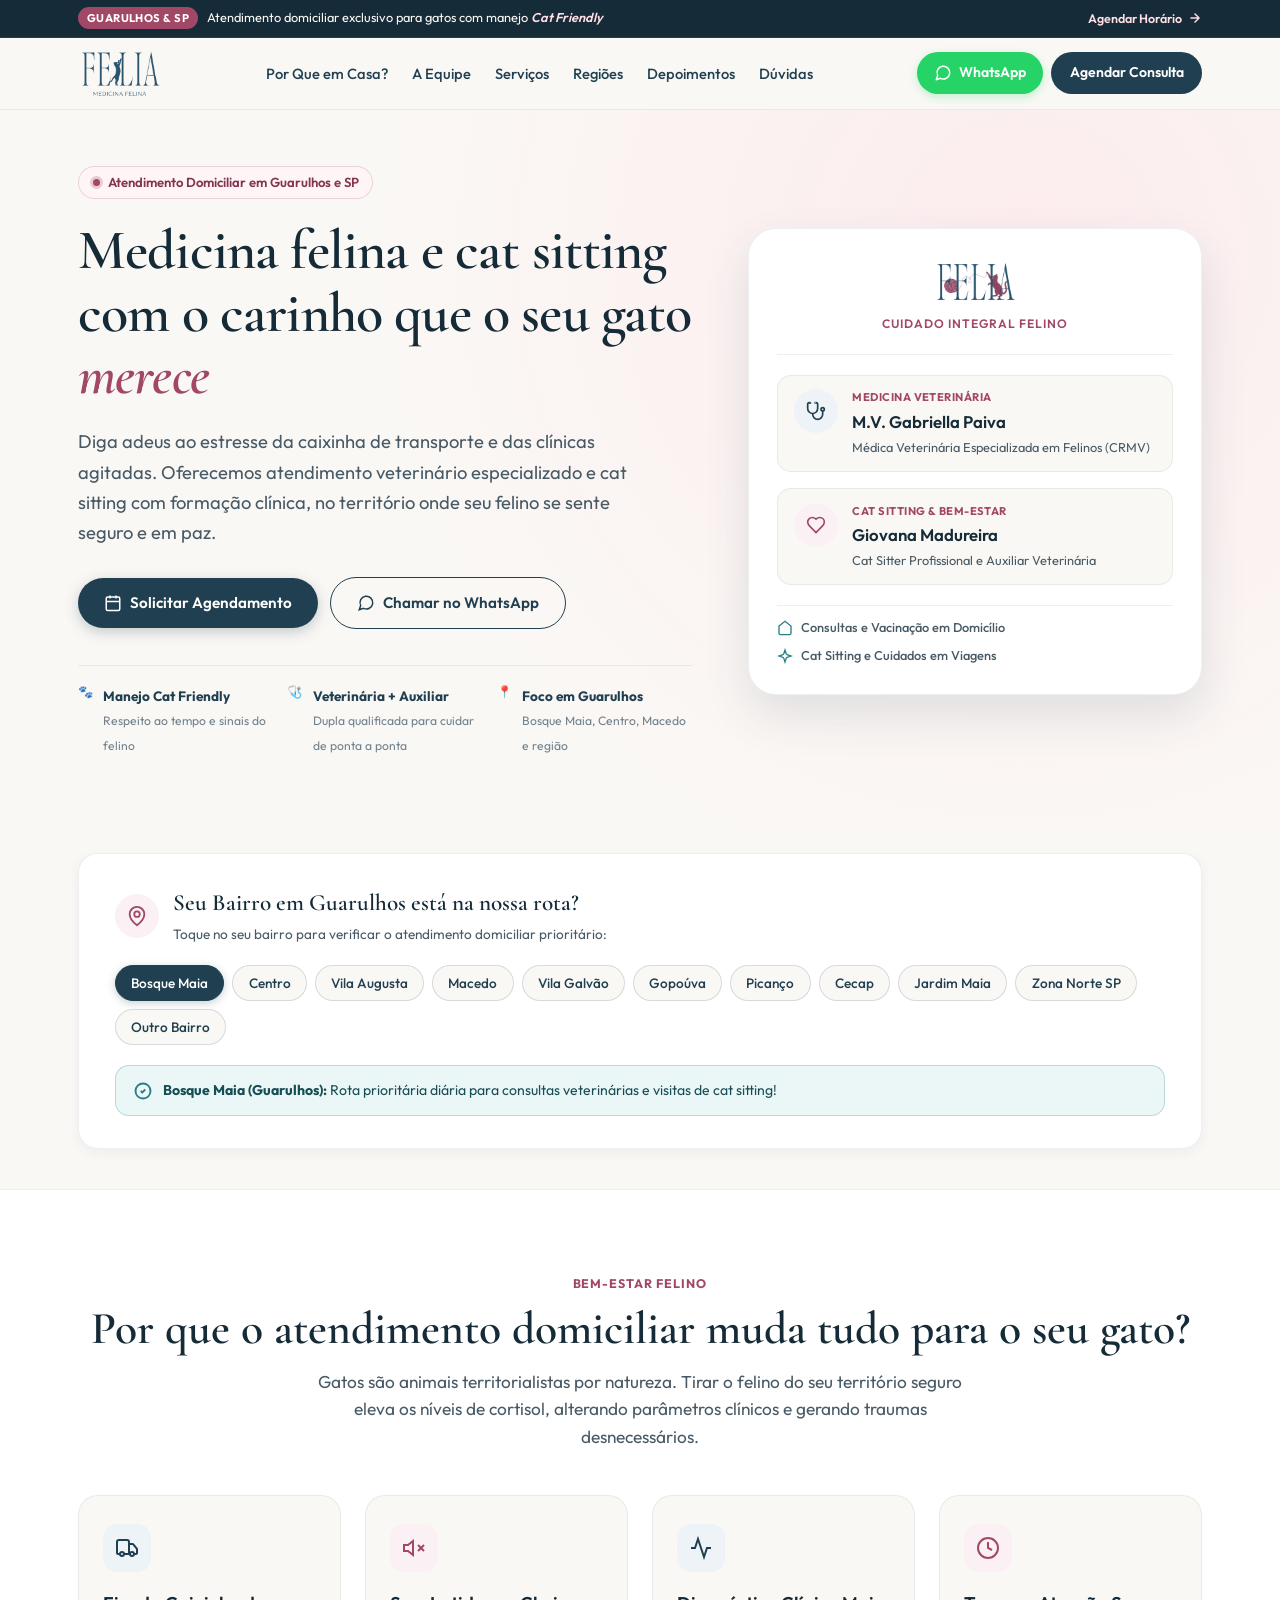
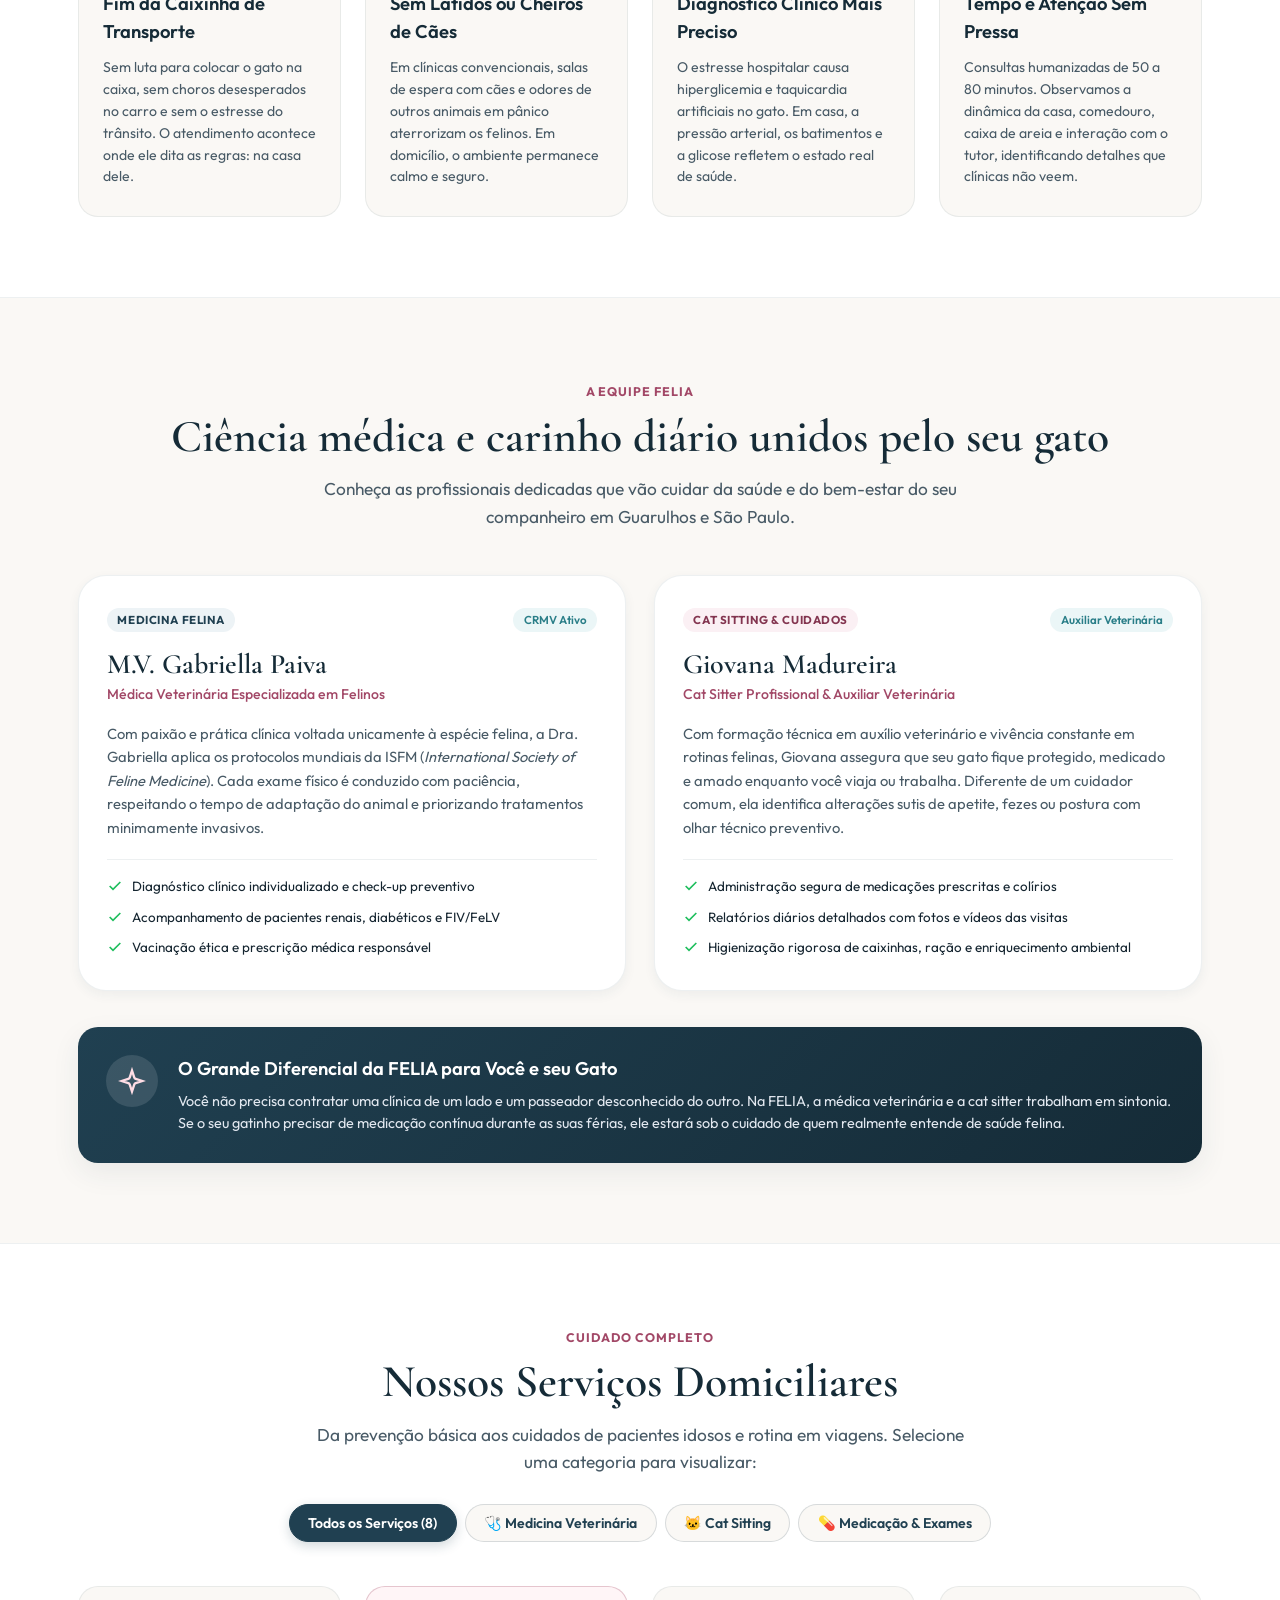
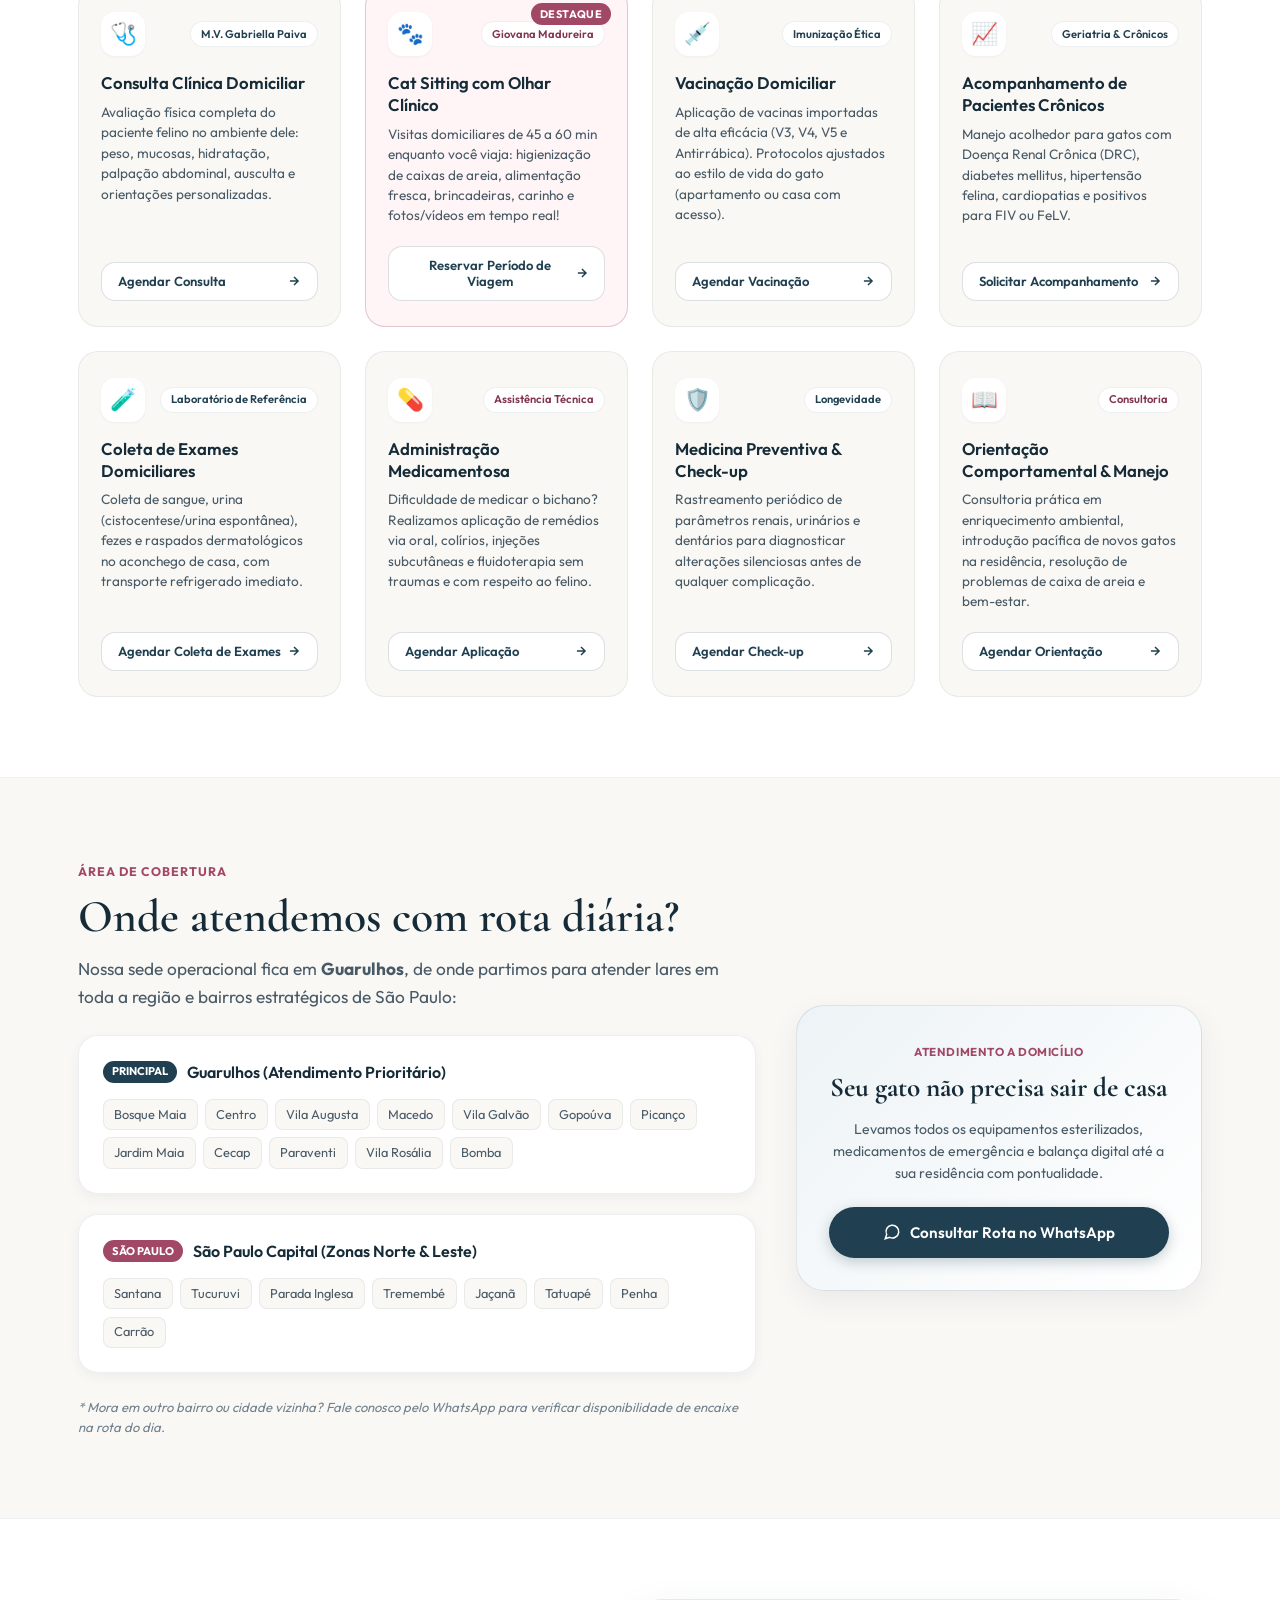
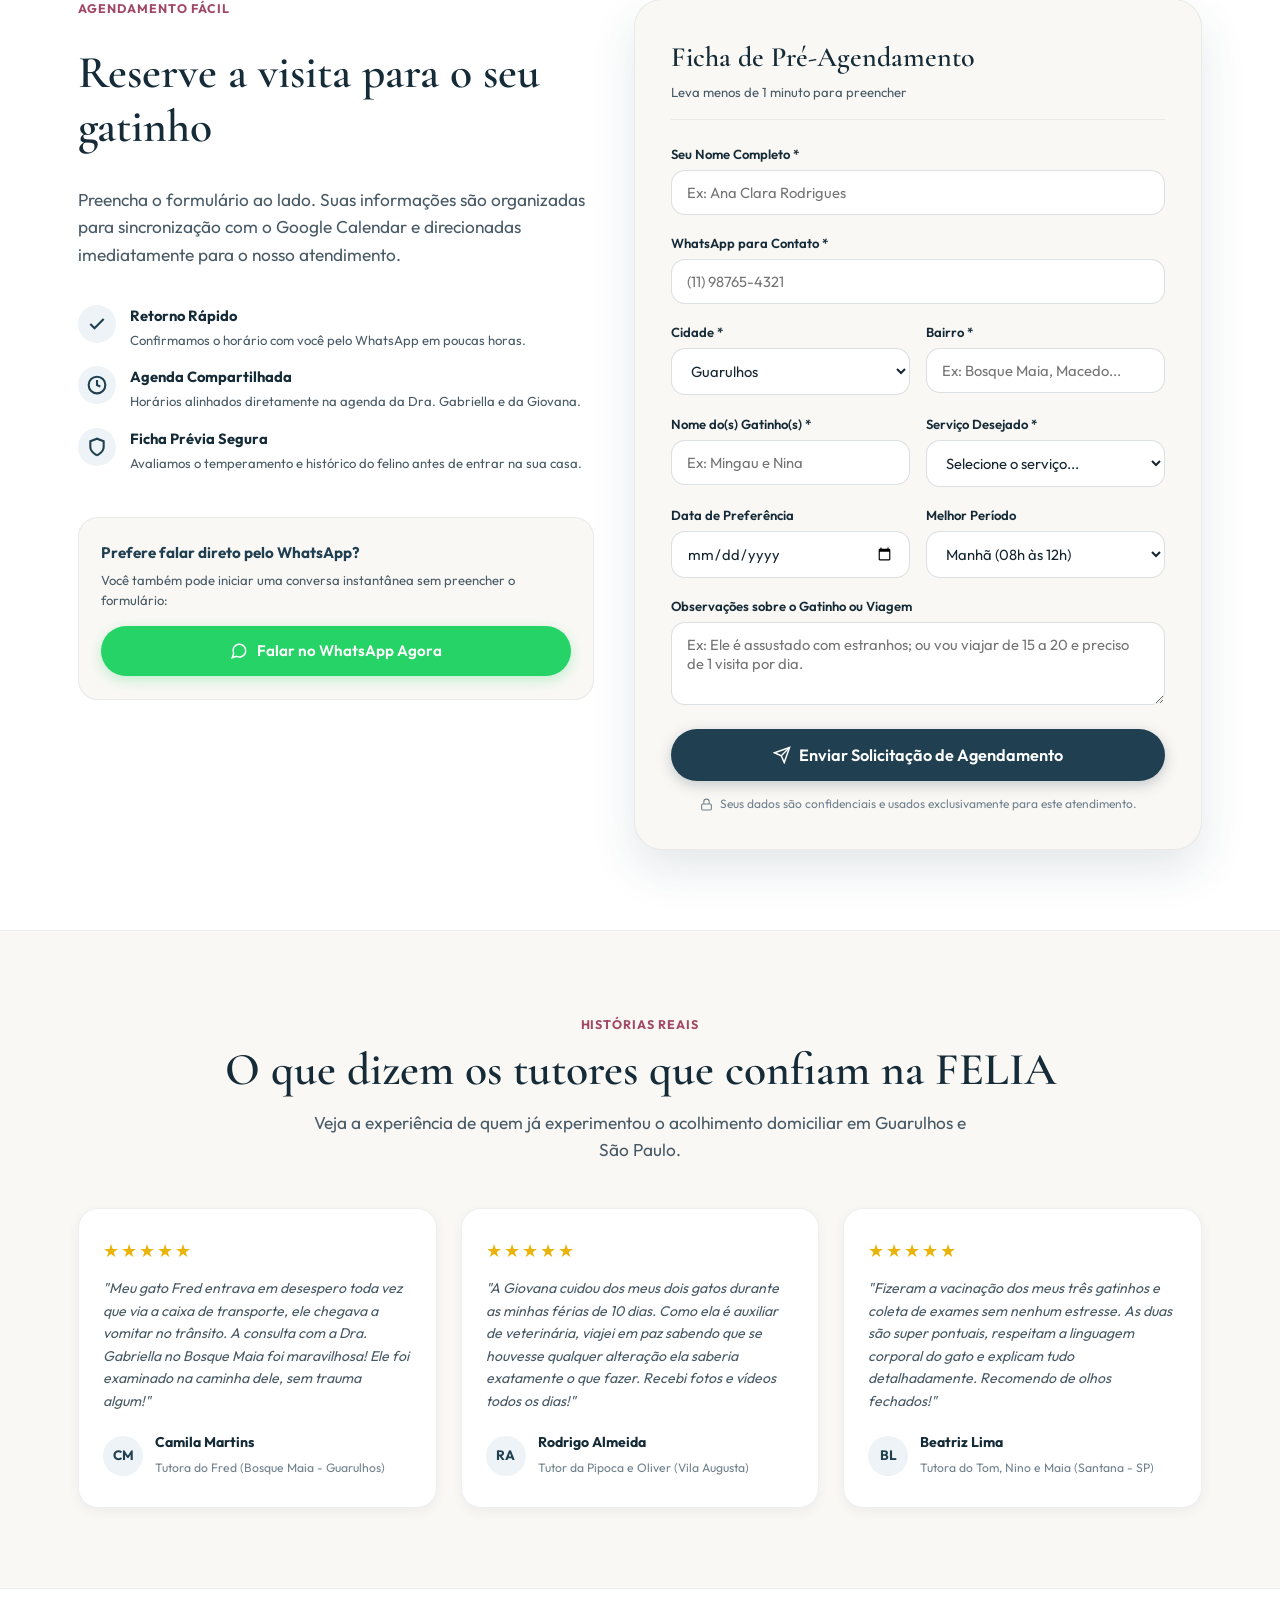
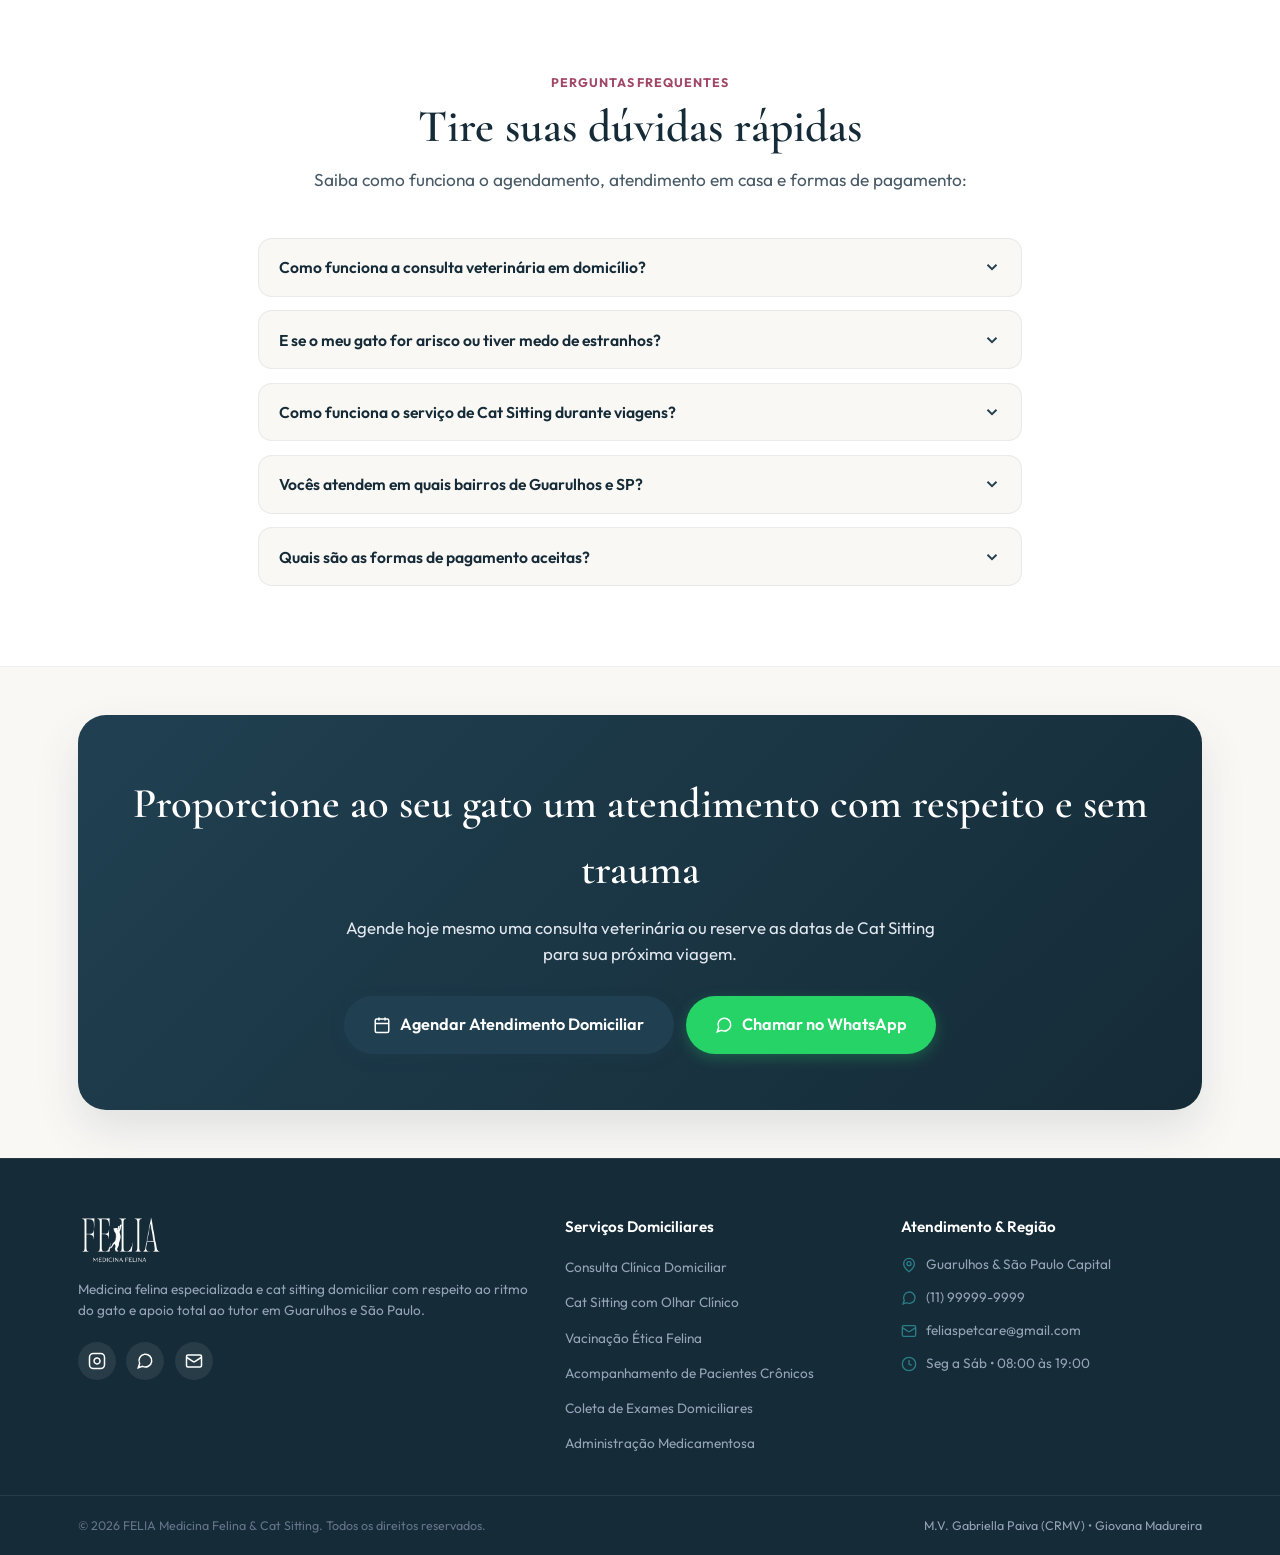
==== index.html @ 1c93dd1a "feat(ui): redesign completo do front-end e navegacao mobile v2.0 - Correcao total de contraste na ba" ====
<!DOCTYPE html>
<html lang="pt-BR">
<head>
  <meta charset="UTF-8">
  <meta name="viewport" content="width=device-width, initial-scale=1.0, maximum-scale=5.0">
  <title>FELIA | Medicina Felina & Cat Sitting Domiciliar • Guarulhos e SP</title>
  <meta name="description" content="Atendimento veterinário domiciliar exclusivo para felinos e cat sitting profissional em Guarulhos e São Paulo. Manejo Cat Friendly com a Dra. Gabriella Paiva e Giovana Madureira.">
  <meta name="keywords" content="veterinário a domicílio guarulhos, medicina felina são paulo, cat sitter guarulhos, veterinária especialista em felinos guarulhos, consulta felina domiciliar, felia medicina felina">
  
  <!-- Mobile & Browser Meta -->
  <meta name="theme-color" content="#204051">
  <meta name="apple-mobile-web-app-capable" content="yes">
  <meta name="apple-mobile-web-app-status-bar-style" content="default">
  
  <!-- Open Graph -->
  <meta property="og:type" content="website">
  <meta property="og:title" content="FELIA - Medicina Felina & Cat Sitting Domiciliar">
  <meta property="og:description" content="Manejo Cat Friendly no aconchego do seu lar em Guarulhos e São Paulo. Consultas, vacinação, exames e cat sitting com formação clínica.">
  <meta property="og:image" content="assets/logo-medicina-felina.png">
  <meta property="og:locale" content="pt_BR">

  <!-- Favicon -->
  <link rel="icon" type="image/png" href="assets/logo-medicina-felina.png">

  <!-- Google Fonts: Cormorant Garamond & Outfit -->
  <link rel="preconnect" href="https://fonts.googleapis.com">
  <link rel="preconnect" href="https://fonts.gstatic.com" crossorigin>
  <link href="https://fonts.googleapis.com/css2?family=Cormorant+Garamond:ital,wght@0,500;0,600;0,700;1,500;1,600&family=Outfit:wght@300;400;500;600;700&display=swap" rel="stylesheet">

  <!-- Stylesheet -->
  <link rel="stylesheet" href="style.css">
</head>
<body>

  <!-- Top Announcement Bar (Alto Contraste: Fundo Escuro com Texto Branco Nítido) -->
  <aside class="top-announcement" aria-label="Aviso de Região de Atendimento">
    <div class="container announcement-inner">
      <div class="announcement-content">
        <span class="announcement-tag">Guarulhos &amp; SP</span>
        <span class="announcement-text">Atendimento domiciliar exclusivo para gatos com manejo <em>Cat Friendly</em></span>
      </div>
      <a href="#agendamento" class="announcement-cta">
        <span>Agendar Horário</span>
        <svg class="icon-arrow" viewBox="0 0 24 24" width="14" height="14" fill="none" stroke="currentColor" stroke-width="2.5" stroke-linecap="round" stroke-linejoin="round"><path d="M5 12h14M12 5l7 7-7 7"/></svg>
      </a>
    </div>
  </aside>

  <!-- Header / Navigation Principal -->
  <header class="site-header" id="header">
    <div class="container header-container">
      
      <!-- Logo Principal -->
      <a href="#inicio" class="brand-link" aria-label="FELIA Medicina Felina - Início">
        <img src="assets/logo-medicina-felina.png" alt="FELIA Medicina Felina" class="brand-logo-img">
      </a>

      <!-- Desktop Navigation -->
      <nav class="desktop-nav" aria-label="Navegação do Site">
        <ul class="nav-list">
          <li><a href="#diferenciais" class="nav-item">Por Que em Casa?</a></li>
          <li><a href="#sobre" class="nav-item">A Equipe</a></li>
          <li><a href="#servicos" class="nav-item">Serviços</a></li>
          <li><a href="#regioes" class="nav-item">Regiões</a></li>
          <li><a href="#depoimentos" class="nav-item">Depoimentos</a></li>
          <li><a href="#faq" class="nav-item">Dúvidas</a></li>
        </ul>
      </nav>

      <!-- Header Actions -->
      <div class="header-actions">
        <a href="https://wa.me/5511999999999?text=Ol%C3%A1%2C%20gostaria%20de%20informa%C3%A7%C3%B5es%20sobre%20o%20atendimento%20da%20FELIA!" target="_blank" rel="noopener noreferrer" class="btn-header-wa" aria-label="Falar no WhatsApp">
          <svg class="header-wa-icon" viewBox="0 0 24 24" width="18" height="18" fill="none" stroke="currentColor" stroke-width="2" stroke-linecap="round" stroke-linejoin="round"><path d="m3 21 1.9-5.7a8.5 8.5 0 1 1 3.8 3.8z"/></svg>
          <span class="desktop-only-text">WhatsApp</span>
        </a>

        <a href="#agendamento" class="btn-header-agendar desktop-only-btn">
          <span>Agendar Consulta</span>
        </a>

        <!-- Botão Menu Mobile (Design Cirúrgico & Acessível) -->
        <button type="button" class="mobile-menu-trigger" id="mobileMenuTrigger" aria-label="Abrir menu de navegação" aria-expanded="false" aria-controls="mobileMenuDrawer">
          <span class="menu-line"></span>
          <span class="menu-line"></span>
        </button>
      </div>

    </div>

    <!-- Mobile Drawer Overlay -->
    <div class="mobile-drawer" id="mobileMenuDrawer" aria-hidden="true">
      <div class="drawer-backdrop" id="drawerBackdrop"></div>
      <div class="drawer-panel">
        <div class="drawer-header">
          <img src="assets/logo-medicina-felina.png" alt="FELIA" class="drawer-logo">
          <button type="button" class="drawer-close-btn" id="drawerCloseBtn" aria-label="Fechar menu">
            <svg viewBox="0 0 24 24" width="22" height="22" fill="none" stroke="currentColor" stroke-width="2" stroke-linecap="round" stroke-linejoin="round"><line x1="18" y1="6" x2="6" y2="18"></line><line x1="6" y1="6" x2="18" y2="18"></line></svg>
          </button>
        </div>

        <nav class="drawer-nav">
          <a href="#inicio" class="drawer-link">
            <span>Início</span>
            <svg viewBox="0 0 24 24" width="16" height="16" fill="none" stroke="currentColor" stroke-width="2"><path d="m9 18 6-6-6-6"/></svg>
          </a>
          <a href="#diferenciais" class="drawer-link">
            <span>Por Que em Casa?</span>
            <svg viewBox="0 0 24 24" width="16" height="16" fill="none" stroke="currentColor" stroke-width="2"><path d="m9 18 6-6-6-6"/></svg>
          </a>
          <a href="#sobre" class="drawer-link">
            <span>Conheça a Equipe</span>
            <svg viewBox="0 0 24 24" width="16" height="16" fill="none" stroke="currentColor" stroke-width="2"><path d="m9 18 6-6-6-6"/></svg>
          </a>
          <a href="#servicos" class="drawer-link">
            <span>Serviços Domiciliares</span>
            <svg viewBox="0 0 24 24" width="16" height="16" fill="none" stroke="currentColor" stroke-width="2"><path d="m9 18 6-6-6-6"/></svg>
          </a>
          <a href="#regioes" class="drawer-link">
            <span>Guarulhos &amp; São Paulo</span>
            <svg viewBox="0 0 24 24" width="16" height="16" fill="none" stroke="currentColor" stroke-width="2"><path d="m9 18 6-6-6-6"/></svg>
          </a>
          <a href="#depoimentos" class="drawer-link">
            <span>Avaliações de Tutores</span>
            <svg viewBox="0 0 24 24" width="16" height="16" fill="none" stroke="currentColor" stroke-width="2"><path d="m9 18 6-6-6-6"/></svg>
          </a>
          <a href="#faq" class="drawer-link">
            <span>Dúvidas Frequentes</span>
            <svg viewBox="0 0 24 24" width="16" height="16" fill="none" stroke="currentColor" stroke-width="2"><path d="m9 18 6-6-6-6"/></svg>
          </a>
        </nav>

        <div class="drawer-footer">
          <a href="#agendamento" class="btn btn-primary btn-block" onclick="closeDrawer()">
            <svg viewBox="0 0 24 24" width="18" height="18" fill="none" stroke="currentColor" stroke-width="2"><rect width="18" height="18" x="3" y="4" rx="2"/><line x1="16" y1="2" x2="16" y2="6"/><line x1="8" y1="2" x2="8" y2="6"/><line x1="3" y1="10" x2="21" y2="10"/></svg>
            <span>Solicitar Agendamento</span>
          </a>
          <a href="https://wa.me/5511999999999?text=Ol%C3%A1!%20Vim%20pelo%20site%20da%20FELIA." target="_blank" rel="noopener noreferrer" class="btn btn-wa-full btn-block">
            <svg viewBox="0 0 24 24" width="18" height="18" fill="none" stroke="currentColor" stroke-width="2"><path d="m3 21 1.9-5.7a8.5 8.5 0 1 1 3.8 3.8z"/></svg>
            <span>Conversar no WhatsApp</span>
          </a>
        </div>
      </div>
    </div>
  </header>

  <main>
    <!-- HERO SECTION -->
    <section class="hero-section" id="inicio">
      <div class="container hero-container">
        
        <!-- Coluna de Texto & Proposta -->
        <div class="hero-content">
          <div class="hero-badge">
            <span class="badge-dot"></span>
            <span>Atendimento Domiciliar em Guarulhos e SP</span>
          </div>

          <h1 class="hero-title">
            Medicina felina e cat sitting com o carinho que o seu gato <span class="title-highlight">merece</span>
          </h1>

          <p class="hero-lead">
            Diga adeus ao estresse da caixinha de transporte e das clínicas agitadas. Oferecemos atendimento veterinário especializado e cat sitting com formação clínica, no território onde seu felino se sente seguro e em paz.
          </p>

          <!-- CTAs Primários -->
          <div class="hero-actions">
            <a href="#agendamento" class="btn btn-primary btn-hero">
              <svg viewBox="0 0 24 24" width="18" height="18" fill="none" stroke="currentColor" stroke-width="2"><rect width="18" height="18" x="3" y="4" rx="2"/><line x1="16" y1="2" x2="16" y2="6"/><line x1="8" y1="2" x2="8" y2="6"/><line x1="3" y1="10" x2="21" y2="10"/></svg>
              <span>Solicitar Agendamento</span>
            </a>
            <a href="https://wa.me/5511999999999?text=Ol%C3%A1!%20Vim%20pelo%20site%20da%20FELIA%20e%20gostaria%20de%20tirar%20algumas%20d%C3%BAvidas." target="_blank" rel="noopener noreferrer" class="btn btn-outline btn-hero">
              <svg viewBox="0 0 24 24" width="18" height="18" fill="none" stroke="currentColor" stroke-width="2"><path d="m3 21 1.9-5.7a8.5 8.5 0 1 1 3.8 3.8z"/></svg>
              <span>Chamar no WhatsApp</span>
            </a>
          </div>

          <!-- Trust Badges (Limpos & Diretos) -->
          <div class="hero-trust-bar">
            <div class="trust-item">
              <span class="trust-icon-box">🐾</span>
              <div>
                <strong>Manejo Cat Friendly</strong>
                <span>Respeito ao tempo e sinais do felino</span>
              </div>
            </div>
            <div class="trust-item">
              <span class="trust-icon-box">🩺</span>
              <div>
                <strong>Veterinária + Auxiliar</strong>
                <span>Dupla qualificada para cuidar de ponta a ponta</span>
              </div>
            </div>
            <div class="trust-item">
              <span class="trust-icon-box">📍</span>
              <div>
                <strong>Foco em Guarulhos</strong>
                <span>Bosque Maia, Centro, Macedo e região</span>
              </div>
            </div>
          </div>
        </div>

        <!-- Coluna Visual / Cartão das Fundadoras -->
        <div class="hero-visual">
          <div class="hero-founders-card">
            
            <div class="founders-card-top">
              <img src="assets/logo-cat-care.png" alt="FELIA Cat Sitting e Medicina Felina" class="founders-card-logo">
              <span class="card-caption">Cuidado Integral Felino</span>
            </div>

            <div class="founders-profiles-wrap">
              <!-- Dra. Gabriella -->
              <div class="founder-item">
                <div class="founder-badge-avatar avatar-vet">
                  <svg viewBox="0 0 24 24" width="20" height="20" fill="none" stroke="currentColor" stroke-width="2"><path d="M4.8 2.3A.3.3 0 1 0 5 2H4a2 2 0 0 0-2 2v5a6 6 0 0 0 6 6v0a6 6 0 0 0 6-6V4a2 2 0 0 0-2-2h-1a.2.2 0 1 0 .3.3"/><path d="M8 15v1a6 6 0 0 0 6 6v0a6 6 0 0 0 6-6v-4"/><circle cx="20" cy="10" r="2"/></svg>
                </div>
                <div class="founder-info">
                  <span class="founder-tag">Medicina Veterinária</span>
                  <h3 class="founder-title-name">M.V. Gabriella Paiva</h3>
                  <p class="founder-desc">Médica Veterinária Especializada em Felinos (CRMV)</p>
                </div>
              </div>

              <!-- Giovana Madureira -->
              <div class="founder-item">
                <div class="founder-badge-avatar avatar-care">
                  <svg viewBox="0 0 24 24" width="20" height="20" fill="none" stroke="currentColor" stroke-width="2"><path d="M19 14c1.49-1.46 3-3.21 3-5.5A5.5 5.5 0 0 0 16.5 3c-1.76 0-3 .5-4.5 2-1.5-1.5-2.74-2-4.5-2A5.5 5.5 0 0 0 2 8.5c0 2.3 1.5 4.05 3 5.5l7 7Z"/></svg>
                </div>
                <div class="founder-info">
                  <span class="founder-tag">Cat Sitting &amp; Bem-Estar</span>
                  <h3 class="founder-title-name">Giovana Madureira</h3>
                  <p class="founder-desc">Cat Sitter Profissional e Auxiliar Veterinária</p>
                </div>
              </div>
            </div>

            <div class="founders-card-footer">
              <div class="card-footer-pill">
                <svg viewBox="0 0 24 24" width="16" height="16" fill="none" stroke="currentColor" stroke-width="2"><path d="m3 9 9-7 9 7v11a2 2 0 0 1-2 2H5a2 2 0 0 1-2-2z"/></svg>
                <span>Consultas e Vacinação em Domicílio</span>
              </div>
              <div class="card-footer-pill">
                <svg viewBox="0 0 24 24" width="16" height="16" fill="none" stroke="currentColor" stroke-width="2"><path d="m12 3-1.912 5.813a2 2 0 0 1-1.275 1.275L3 12l5.813 1.912a2 2 0 0 1 1.275 1.275L12 21l1.912-5.813a2 2 0 0 1 1.275-1.275L21 12l-5.813-1.912a2 2 0 0 1-1.275-1.275L12 3Z"/></svg>
                <span>Cat Sitting e Cuidados em Viagens</span>
              </div>
            </div>

          </div>
        </div>

      </div>
    </section>

    <!-- CONSULTA RÁPIDA DE BAIRROS DE GUARULHOS -->
    <section class="bairros-section" aria-label="Verificação de Cobertura de Bairros">
      <div class="container">
        <div class="bairros-card">
          <div class="bairros-header">
            <div class="bairros-icon">
              <svg viewBox="0 0 24 24" width="22" height="22" fill="none" stroke="currentColor" stroke-width="2"><path d="M20 10c0 6-8 12-8 12s-8-6-8-12a8 8 0 0 1 16 0Z"/><circle cx="12" cy="10" r="3"/></svg>
            </div>
            <div>
              <h2 class="bairros-title">Seu Bairro em Guarulhos está na nossa rota?</h2>
              <p class="bairros-subtitle">Toque no seu bairro para verificar o atendimento domiciliar prioritário:</p>
            </div>
          </div>

          <!-- Chips de Bairros -->
          <div class="bairros-pills" id="bairrosPills">
            <button type="button" class="bairro-chip active" data-bairro="Bosque Maia">Bosque Maia</button>
            <button type="button" class="bairro-chip" data-bairro="Centro">Centro</button>
            <button type="button" class="bairro-chip" data-bairro="Vila Augusta">Vila Augusta</button>
            <button type="button" class="bairro-chip" data-bairro="Macedo">Macedo</button>
            <button type="button" class="bairro-chip" data-bairro="Vila Galvão">Vila Galvão</button>
            <button type="button" class="bairro-chip" data-bairro="Gopoúva">Gopoúva</button>
            <button type="button" class="bairro-chip" data-bairro="Picanço">Picanço</button>
            <button type="button" class="bairro-chip" data-bairro="Cecap">Cecap</button>
            <button type="button" class="bairro-chip" data-bairro="Jardim Maia">Jardim Maia</button>
            <button type="button" class="bairro-chip" data-bairro="Zona Norte SP">Zona Norte SP</button>
            <button type="button" class="bairro-chip" data-bairro="Outro">Outro Bairro</button>
          </div>

          <div class="bairros-feedback" id="bairrosFeedback">
            <svg class="feedback-icon" viewBox="0 0 24 24" width="18" height="18" fill="none" stroke="currentColor" stroke-width="2.5"><circle cx="12" cy="12" r="10"/><path d="m9 12 2 2 4-4"/></svg>
            <span id="bairrosFeedbackText"><strong>Bosque Maia (Guarulhos):</strong> Rota prioritária diária para consultas veterinárias e visitas de cat sitting!</span>
          </div>
        </div>
      </div>
    </section>

    <!-- POR QUE EM CASA? (DIFERENCIAIS) -->
    <section class="section differentials-section" id="diferenciais">
      <div class="container">
        
        <header class="section-heading text-center">
          <span class="section-tag">Bem-estar Felino</span>
          <h2 class="section-title">Por que o atendimento domiciliar muda tudo para o seu gato?</h2>
          <p class="section-lead">
            Gatos são animais territorialistas por natureza. Tirar o felino do seu território seguro eleva os níveis de cortisol, alterando parâmetros clínicos e gerando traumas desnecessários.
          </p>
        </header>

        <div class="diff-grid">
          
          <article class="diff-card">
            <div class="diff-card-icon">
              <svg viewBox="0 0 24 24" width="24" height="24" fill="none" stroke="currentColor" stroke-width="2"><path d="M14 18V6a2 2 0 0 0-2-2H4a2 2 0 0 0-2 2v11a1 1 0 0 0 1 1h2"/><path d="M15 18H9"/><path d="M19 18h2a1 1 0 0 0 1-1v-3.65a1 1 0 0 0-.22-.624l-3.48-4.35A1 1 0 0 0 17.52 8H14"/><circle cx="17" cy="18" r="2"/><circle cx="7" cy="18" r="2"/></svg>
            </div>
            <h3 class="diff-card-title">Fim da Caixinha de Transporte</h3>
            <p class="diff-card-text">
              Sem luta para colocar o gato na caixa, sem choros desesperados no carro e sem o estresse do trânsito. O atendimento acontece onde ele dita as regras: na casa dele.
            </p>
          </article>

          <article class="diff-card">
            <div class="diff-card-icon">
              <svg viewBox="0 0 24 24" width="24" height="24" fill="none" stroke="currentColor" stroke-width="2"><polygon points="11 5 6 9 2 9 2 15 6 15 11 19 11 5"/><line x1="22" x2="16" y1="9" y2="15"/><line x1="16" x2="22" y1="9" y2="15"/></svg>
            </div>
            <h3 class="diff-card-title">Sem Latidos ou Cheiros de Cães</h3>
            <p class="diff-card-text">
              Em clínicas convencionais, salas de espera com cães e odores de outros animais em pânico aterrorizam os felinos. Em domicílio, o ambiente permanece calmo e seguro.
            </p>
          </article>

          <article class="diff-card">
            <div class="diff-card-icon">
              <svg viewBox="0 0 24 24" width="24" height="24" fill="none" stroke="currentColor" stroke-width="2"><path d="M22 12h-4l-3 9L9 3l-3 9H2"/></svg>
            </div>
            <h3 class="diff-card-title">Diagnóstico Clínico Mais Preciso</h3>
            <p class="diff-card-text">
              O estresse hospitalar causa hiperglicemia e taquicardia artificiais no gato. Em casa, a pressão arterial, os batimentos e a glicose refletem o estado real de saúde.
            </p>
          </article>

          <article class="diff-card">
            <div class="diff-card-icon">
              <svg viewBox="0 0 24 24" width="24" height="24" fill="none" stroke="currentColor" stroke-width="2"><circle cx="12" cy="12" r="10"/><polyline points="12 6 12 12 16 14"/></svg>
            </div>
            <h3 class="diff-card-title">Tempo e Atenção Sem Pressa</h3>
            <p class="diff-card-text">
              Consultas humanizadas de 50 a 80 minutos. Observamos a dinâmica da casa, comedouro, caixa de areia e interação com o tutor, identificando detalhes que clínicas não veem.
            </p>
          </article>

        </div>
      </div>
    </section>

    <!-- SOBRE NÓS: DRA. GABRIELLA & GIOVANA -->
    <section class="section about-section" id="sobre">
      <div class="container">
        
        <header class="section-heading text-center">
          <span class="section-tag">A Equipe FELIA</span>
          <h2 class="section-title">Ciência médica e carinho diário unidos pelo seu gato</h2>
          <p class="section-lead">
            Conheça as profissionais dedicadas que vão cuidar da saúde e do bem-estar do seu companheiro em Guarulhos e São Paulo.
          </p>
        </header>

        <div class="about-grid">
          
          <!-- Card M.V. Gabriella -->
          <article class="about-card">
            <div class="about-card-badge-row">
              <span class="about-role-tag">Medicina Felina</span>
              <span class="about-crmv">CRMV Ativo</span>
            </div>
            <h3 class="about-person-name">M.V. Gabriella Paiva</h3>
            <p class="about-person-subtitle">Médica Veterinária Especializada em Felinos</p>
            <p class="about-person-bio">
              Com paixão e prática clínica voltada unicamente à espécie felina, a Dra. Gabriella aplica os protocolos mundiais da ISFM (<em>International Society of Feline Medicine</em>). Cada exame físico é conduzido com paciência, respeitando o tempo de adaptação do animal e priorizando tratamentos minimamente invasivos.
            </p>
            <ul class="about-check-list">
              <li><svg viewBox="0 0 24 24" width="16" height="16" fill="none" stroke="currentColor" stroke-width="2.5"><polyline points="20 6 9 17 4 12"/></svg> Diagnóstico clínico individualizado e check-up preventivo</li>
              <li><svg viewBox="0 0 24 24" width="16" height="16" fill="none" stroke="currentColor" stroke-width="2.5"><polyline points="20 6 9 17 4 12"/></svg> Acompanhamento de pacientes renais, diabéticos e FIV/FeLV</li>
              <li><svg viewBox="0 0 24 24" width="16" height="16" fill="none" stroke="currentColor" stroke-width="2.5"><polyline points="20 6 9 17 4 12"/></svg> Vacinação ética e prescrição médica responsável</li>
            </ul>
          </article>

          <!-- Card Giovana Madureira -->
          <article class="about-card">
            <div class="about-card-badge-row">
              <span class="about-role-tag">Cat Sitting &amp; Cuidados</span>
              <span class="about-crmv">Auxiliar Veterinária</span>
            </div>
            <h3 class="about-person-name">Giovana Madureira</h3>
            <p class="about-person-subtitle">Cat Sitter Profissional &amp; Auxiliar Veterinária</p>
            <p class="about-person-bio">
              Com formação técnica em auxílio veterinário e vivência constante em rotinas felinas, Giovana assegura que seu gato fique protegido, medicado e amado enquanto você viaja ou trabalha. Diferente de um cuidador comum, ela identifica alterações sutis de apetite, fezes ou postura com olhar técnico preventivo.
            </p>
            <ul class="about-check-list">
              <li><svg viewBox="0 0 24 24" width="16" height="16" fill="none" stroke="currentColor" stroke-width="2.5"><polyline points="20 6 9 17 4 12"/></svg> Administração segura de medicações prescritas e colírios</li>
              <li><svg viewBox="0 0 24 24" width="16" height="16" fill="none" stroke="currentColor" stroke-width="2.5"><polyline points="20 6 9 17 4 12"/></svg> Relatórios diários detalhados com fotos e vídeos das visitas</li>
              <li><svg viewBox="0 0 24 24" width="16" height="16" fill="none" stroke="currentColor" stroke-width="2.5"><polyline points="20 6 9 17 4 12"/></svg> Higienização rigorosa de caixinhas, ração e enriquecimento ambiental</li>
            </ul>
          </article>

        </div>

        <!-- Banner de Sinergia -->
        <div class="synergy-banner">
          <div class="synergy-icon">
            <svg viewBox="0 0 24 24" width="28" height="28" fill="none" stroke="currentColor" stroke-width="2"><path d="m12 3-1.912 5.813a2 2 0 0 1-1.275 1.275L3 12l5.813 1.912a2 2 0 0 1 1.275 1.275L12 21l1.912-5.813a2 2 0 0 1 1.275-1.275L21 12l-5.813-1.912a2 2 0 0 1-1.275-1.275L12 3Z"/></svg>
          </div>
          <div class="synergy-body">
            <h4>O Grande Diferencial da FELIA para Você e seu Gato</h4>
            <p>
              Você não precisa contratar uma clínica de um lado e um passeador desconhecido do outro. Na FELIA, a médica veterinária e a cat sitter trabalham em sintonia. Se o seu gatinho precisar de medicação contínua durante as suas férias, ele estará sob o cuidado de quem realmente entende de saúde felina.
            </p>
          </div>
        </div>

      </div>
    </section>

    <!-- NOSSOS SERVIÇOS DOMICILIARES -->
    <section class="section services-section" id="servicos">
      <div class="container">
        
        <header class="section-heading text-center">
          <span class="section-tag">Cuidado Completo</span>
          <h2 class="section-title">Nossos Serviços Domiciliares</h2>
          <p class="section-lead">
            Da prevenção básica aos cuidados de pacientes idosos e rotina em viagens. Selecione uma categoria para visualizar:
          </p>

          <!-- Filtros de Serviços -->
          <div class="services-filter-bar" id="servicesFilterBar">
            <button type="button" class="service-tab-btn active" data-filter="all">Todos os Serviços (8)</button>
            <button type="button" class="service-tab-btn" data-filter="vet">🩺 Medicina Veterinária</button>
            <button type="button" class="service-tab-btn" data-filter="sitter">🐱 Cat Sitting</button>
            <button type="button" class="service-tab-btn" data-filter="cuidados">💊 Medicação &amp; Exames</button>
          </div>
        </header>

        <div class="services-grid" id="servicesList">
          
          <!-- 1. Consulta Clínica -->
          <article class="service-card" data-cat="vet">
            <div class="service-card-header">
              <span class="service-icon-wrap">🩺</span>
              <span class="service-author-pill">M.V. Gabriella Paiva</span>
            </div>
            <h3 class="service-card-title">Consulta Clínica Domiciliar</h3>
            <p class="service-card-desc">
              Avaliação física completa do paciente felino no ambiente dele: peso, mucosas, hidratação, palpação abdominal, ausculta e orientações personalizadas.
            </p>
            <button type="button" class="service-action-btn" onclick="selectServiceAndScroll('Consulta Clínica')">
              <span>Agendar Consulta</span>
              <svg viewBox="0 0 24 24" width="14" height="14" fill="none" stroke="currentColor" stroke-width="2.5"><path d="M5 12h14M12 5l7 7-7 7"/></svg>
            </button>
          </article>

          <!-- 2. Cat Sitting com Olhar Clínico -->
          <article class="service-card featured-service-card" data-cat="sitter">
            <div class="service-ribbon">Destaque</div>
            <div class="service-card-header">
              <span class="service-icon-wrap icon-pink">🐾</span>
              <span class="service-author-pill pill-pink">Giovana Madureira</span>
            </div>
            <h3 class="service-card-title">Cat Sitting com Olhar Clínico</h3>
            <p class="service-card-desc">
              Visitas domiciliares de 45 a 60 min enquanto você viaja: higienização de caixas de areia, alimentação fresca, brincadeiras, carinho e fotos/vídeos em tempo real!
            </p>
            <button type="button" class="service-action-btn" onclick="selectServiceAndScroll('Cat Sitting Profissional')">
              <span>Reservar Período de Viagem</span>
              <svg viewBox="0 0 24 24" width="14" height="14" fill="none" stroke="currentColor" stroke-width="2.5"><path d="M5 12h14M12 5l7 7-7 7"/></svg>
            </button>
          </article>

          <!-- 3. Vacinação Domiciliar -->
          <article class="service-card" data-cat="vet">
            <div class="service-card-header">
              <span class="service-icon-wrap">💉</span>
              <span class="service-author-pill">Imunização Ética</span>
            </div>
            <h3 class="service-card-title">Vacinação Domiciliar</h3>
            <p class="service-card-desc">
              Aplicação de vacinas importadas de alta eficácia (V3, V4, V5 e Antirrábica). Protocolos ajustados ao estilo de vida do gato (apartamento ou casa com acesso).
            </p>
            <button type="button" class="service-action-btn" onclick="selectServiceAndScroll('Vacinação Domiciliar')">
              <span>Agendar Vacinação</span>
              <svg viewBox="0 0 24 24" width="14" height="14" fill="none" stroke="currentColor" stroke-width="2.5"><path d="M5 12h14M12 5l7 7-7 7"/></svg>
            </button>
          </article>

          <!-- 4. Pacientes Crônicos -->
          <article class="service-card" data-cat="vet">
            <div class="service-card-header">
              <span class="service-icon-wrap">📈</span>
              <span class="service-author-pill">Geriatria &amp; Crônicos</span>
            </div>
            <h3 class="service-card-title">Acompanhamento de Pacientes Crônicos</h3>
            <p class="service-card-desc">
              Manejo acolhedor para gatos com Doença Renal Crônica (DRC), diabetes mellitus, hipertensão felina, cardiopatias e positivos para FIV ou FeLV.
            </p>
            <button type="button" class="service-action-btn" onclick="selectServiceAndScroll('Acompanhamento Crônicos')">
              <span>Solicitar Acompanhamento</span>
              <svg viewBox="0 0 24 24" width="14" height="14" fill="none" stroke="currentColor" stroke-width="2.5"><path d="M5 12h14M12 5l7 7-7 7"/></svg>
            </button>
          </article>

          <!-- 5. Coleta de Exames -->
          <article class="service-card" data-cat="cuidados">
            <div class="service-card-header">
              <span class="service-icon-wrap">🧪</span>
              <span class="service-author-pill">Laboratório de Referência</span>
            </div>
            <h3 class="service-card-title">Coleta de Exames Domiciliares</h3>
            <p class="service-card-desc">
              Coleta de sangue, urina (cistocentese/urina espontânea), fezes e raspados dermatológicos no aconchego de casa, com transporte refrigerado imediato.
            </p>
            <button type="button" class="service-action-btn" onclick="selectServiceAndScroll('Coleta de Exames')">
              <span>Agendar Coleta de Exames</span>
              <svg viewBox="0 0 24 24" width="14" height="14" fill="none" stroke="currentColor" stroke-width="2.5"><path d="M5 12h14M12 5l7 7-7 7"/></svg>
            </button>
          </article>

          <!-- 6. Administração Medicamentosa -->
          <article class="service-card" data-cat="cuidados">
            <div class="service-card-header">
              <span class="service-icon-wrap icon-pink">💊</span>
              <span class="service-author-pill pill-pink">Assistência Técnica</span>
            </div>
            <h3 class="service-card-title">Administração Medicamentosa</h3>
            <p class="service-card-desc">
              Dificuldade de medicar o bichano? Realizamos aplicação de remédios via oral, colírios, injeções subcutâneas e fluidoterapia sem traumas e com respeito ao felino.
            </p>
            <button type="button" class="service-action-btn" onclick="selectServiceAndScroll('Administração Medicamentosa')">
              <span>Agendar Aplicação</span>
              <svg viewBox="0 0 24 24" width="14" height="14" fill="none" stroke="currentColor" stroke-width="2.5"><path d="M5 12h14M12 5l7 7-7 7"/></svg>
            </button>
          </article>

          <!-- 7. Medicina Preventiva -->
          <article class="service-card" data-cat="vet">
            <div class="service-card-header">
              <span class="service-icon-wrap">🛡️</span>
              <span class="service-author-pill">Longevidade</span>
            </div>
            <h3 class="service-card-title">Medicina Preventiva &amp; Check-up</h3>
            <p class="service-card-desc">
              Rastreamento periódico de parâmetros renais, urinários e dentários para diagnosticar alterações silenciosas antes de qualquer complicação.
            </p>
            <button type="button" class="service-action-btn" onclick="selectServiceAndScroll('Medicina Preventiva')">
              <span>Agendar Check-up</span>
              <svg viewBox="0 0 24 24" width="14" height="14" fill="none" stroke="currentColor" stroke-width="2.5"><path d="M5 12h14M12 5l7 7-7 7"/></svg>
            </button>
          </article>

          <!-- 8. Orientação para Tutores -->
          <article class="service-card" data-cat="sitter">
            <div class="service-card-header">
              <span class="service-icon-wrap icon-pink">📖</span>
              <span class="service-author-pill pill-pink">Consultoria</span>
            </div>
            <h3 class="service-card-title">Orientação Comportamental &amp; Manejo</h3>
            <p class="service-card-desc">
              Consultoria prática em enriquecimento ambiental, introdução pacífica de novos gatos na residência, resolução de problemas de caixa de areia e bem-estar.
            </p>
            <button type="button" class="service-action-btn" onclick="selectServiceAndScroll('Orientação para Tutores')">
              <span>Agendar Orientação</span>
              <svg viewBox="0 0 24 24" width="14" height="14" fill="none" stroke="currentColor" stroke-width="2.5"><path d="M5 12h14M12 5l7 7-7 7"/></svg>
            </button>
          </article>

        </div>
      </div>
    </section>

    <!-- REGIÕES DE ATENDIMENTO (GUARULHOS & SP) -->
    <section class="section regions-section" id="regioes">
      <div class="container">
        <div class="regions-grid">
          
          <div class="regions-content">
            <span class="section-tag">Área de Cobertura</span>
            <h2 class="section-title">Onde atendemos com rota diária?</h2>
            <p class="section-lead">
              Nossa sede operacional fica em <strong>Guarulhos</strong>, de onde partimos para atender lares em toda a região e bairros estratégicos de São Paulo:
            </p>

            <div class="regions-list-cards">
              <div class="region-info-box">
                <div class="region-box-header">
                  <span class="region-badge-main">Principal</span>
                  <h4>Guarulhos (Atendimento Prioritário)</h4>
                </div>
                <div class="region-tags-wrap">
                  <span class="region-tag-item">Bosque Maia</span>
                  <span class="region-tag-item">Centro</span>
                  <span class="region-tag-item">Vila Augusta</span>
                  <span class="region-tag-item">Macedo</span>
                  <span class="region-tag-item">Vila Galvão</span>
                  <span class="region-tag-item">Gopoúva</span>
                  <span class="region-tag-item">Picanço</span>
                  <span class="region-tag-item">Jardim Maia</span>
                  <span class="region-tag-item">Cecap</span>
                  <span class="region-tag-item">Paraventi</span>
                  <span class="region-tag-item">Vila Rosália</span>
                  <span class="region-tag-item">Bomba</span>
                </div>
              </div>

              <div class="region-info-box">
                <div class="region-box-header">
                  <span class="region-badge-sub">São Paulo</span>
                  <h4>São Paulo Capital (Zonas Norte &amp; Leste)</h4>
                </div>
                <div class="region-tags-wrap">
                  <span class="region-tag-item">Santana</span>
                  <span class="region-tag-item">Tucuruvi</span>
                  <span class="region-tag-item">Parada Inglesa</span>
                  <span class="region-tag-item">Tremembé</span>
                  <span class="region-tag-item">Jaçanã</span>
                  <span class="region-tag-item">Tatuapé</span>
                  <span class="region-tag-item">Penha</span>
                  <span class="region-tag-item">Carrão</span>
                </div>
              </div>
            </div>

            <p class="regions-note">
              * Mora em outro bairro ou cidade vizinha? Fale conosco pelo WhatsApp para verificar disponibilidade de encaixe na rota do dia.
            </p>
          </div>

          <!-- Card de Chamada Rápida -->
          <div class="regions-cta-card">
            <div class="regions-cta-inner">
              <span class="cta-mini-tag">Atendimento a Domicílio</span>
              <h3>Seu gato não precisa sair de casa</h3>
              <p>
                Levamos todos os equipamentos esterilizados, medicamentos de emergência e balança digital até a sua residência com pontualidade.
              </p>
              <a href="https://wa.me/5511999999999?text=Ol%C3%A1!%20Gostaria%20de%20saber%20se%20voc%C3%AAs%20atendem%20no%20meu%20endere%C3%A7o." target="_blank" rel="noopener noreferrer" class="btn btn-primary btn-block">
                <svg viewBox="0 0 24 24" width="18" height="18" fill="none" stroke="currentColor" stroke-width="2"><path d="m3 21 1.9-5.7a8.5 8.5 0 1 1 3.8 3.8z"/></svg>
                <span>Consultar Rota no WhatsApp</span>
              </a>
            </div>
          </div>

        </div>
      </div>
    </section>

    <!-- FORMULÁRIO DE PRÉ-AGENDAMENTO (ALTA CONVERSÃO) -->
    <section class="section booking-section" id="agendamento">
      <div class="container">
        
        <div class="booking-grid">
          
          <!-- Lado Informativo -->
          <div class="booking-side-info">
            <span class="section-tag">Agendamento Fácil</span>
            <h2 class="section-title">Reserve a visita para o seu gatinho</h2>
            <p class="section-lead">
              Preencha o formulário ao lado. Suas informações são organizadas para sincronização com o Google Calendar e direcionadas imediatamente para o nosso atendimento.
            </p>

            <div class="booking-guarantees">
              <div class="guarantee-item">
                <div class="guarantee-icon">
                  <svg viewBox="0 0 24 24" width="20" height="20" fill="none" stroke="currentColor" stroke-width="2.5"><polyline points="20 6 9 17 4 12"/></svg>
                </div>
                <div>
                  <strong>Retorno Rápido</strong>
                  <p>Confirmamos o horário com você pelo WhatsApp em poucas horas.</p>
                </div>
              </div>

              <div class="guarantee-item">
                <div class="guarantee-icon">
                  <svg viewBox="0 0 24 24" width="20" height="20" fill="none" stroke="currentColor" stroke-width="2.5"><circle cx="12" cy="12" r="10"/><path d="M12 6v6l4 2"/></svg>
                </div>
                <div>
                  <strong>Agenda Compartilhada</strong>
                  <p>Horários alinhados diretamente na agenda da Dra. Gabriella e da Giovana.</p>
                </div>
              </div>

              <div class="guarantee-item">
                <div class="guarantee-icon">
                  <svg viewBox="0 0 24 24" width="20" height="20" fill="none" stroke="currentColor" stroke-width="2.5"><path d="M12 22s8-4 8-10V5l-8-3-8 3v7c0 6 8 10 8 10"/></svg>
                </div>
                <div>
                  <strong>Ficha Prévia Segura</strong>
                  <p>Avaliamos o temperamento e histórico do felino antes de entrar na sua casa.</p>
                </div>
              </div>
            </div>

            <div class="quick-direct-card">
              <h4>Prefere falar direto pelo WhatsApp?</h4>
              <p>Você também pode iniciar uma conversa instantânea sem preencher o formulário:</p>
              <a href="https://wa.me/5511999999999?text=Ol%C3%A1!%20Gostaria%20de%20agendar%20um%20atendimento%20para%20o%20meu%20gato." target="_blank" rel="noopener noreferrer" class="btn btn-wa-full btn-block">
                <svg viewBox="0 0 24 24" width="18" height="18" fill="none" stroke="currentColor" stroke-width="2"><path d="m3 21 1.9-5.7a8.5 8.5 0 1 1 3.8 3.8z"/></svg>
                <span>Falar no WhatsApp Agora</span>
              </a>
            </div>
          </div>

          <!-- Card do Formulário -->
          <div class="booking-form-wrapper">
            <div class="booking-form-card">
              
              <form id="leadForm" class="lead-form" novalidate>
                <div class="form-title-area">
                  <h3 class="form-title">Ficha de Pré-Agendamento</h3>
                  <p class="form-subtitle">Leva menos de 1 minuto para preencher</p>
                </div>

                <div class="form-fields">
                  <!-- Nome Tutor -->
                  <div class="form-field">
                    <label for="tutorName">Seu Nome Completo *</label>
                    <input type="text" id="tutorName" name="tutorName" placeholder="Ex: Ana Clara Rodrigues" autocomplete="name" required>
                  </div>

                  <!-- WhatsApp -->
                  <div class="form-field">
                    <label for="whatsapp">WhatsApp para Contato *</label>
                    <input type="tel" id="whatsapp" name="whatsapp" placeholder="(11) 98765-4321" inputmode="tel" autocomplete="tel" required>
                  </div>

                  <!-- Cidade & Bairro -->
                  <div class="form-row-2">
                    <div class="form-field">
                      <label for="cidade">Cidade *</label>
                      <select id="cidade" name="cidade" required>
                        <option value="Guarulhos" selected>Guarulhos</option>
                        <option value="São Paulo - Zona Norte">São Paulo - Zona Norte</option>
                        <option value="São Paulo - Zona Leste">São Paulo - Zona Leste</option>
                        <option value="São Paulo - Centro">São Paulo - Centro</option>
                        <option value="Outra Cidade">Outra Cidade / Região</option>
                      </select>
                    </div>

                    <div class="form-field">
                      <label for="bairro">Bairro *</label>
                      <input type="text" id="bairro" name="bairro" placeholder="Ex: Bosque Maia, Macedo..." required>
                    </div>
                  </div>

                  <!-- Nome do Gato & Serviço -->
                  <div class="form-row-2">
                    <div class="form-field">
                      <label for="catName">Nome do(s) Gatinho(s) *</label>
                      <input type="text" id="catName" name="catName" placeholder="Ex: Mingau e Nina" required>
                    </div>

                    <div class="form-field">
                      <label for="service">Serviço Desejado *</label>
                      <select id="service" name="service" required>
                        <option value="" disabled selected>Selecione o serviço...</option>
                        <option value="Consulta Clínica">Consulta Clínica Domiciliar</option>
                        <option value="Cat Sitting Profissional">Cat Sitting Profissional (Viagem)</option>
                        <option value="Vacinação Domiciliar">Vacinação Domiciliar</option>
                        <option value="Medicina Preventiva / Check-up">Medicina Preventiva / Check-up</option>
                        <option value="Acompanhamento Crônicos">Acompanhamento de Paciente Crônico</option>
                        <option value="Coleta de Exames">Coleta de Exames Domiciliares</option>
                        <option value="Administração Medicamentosa">Administração de Medicamentos</option>
                        <option value="Orientação para Tutores">Orientação Comportamental / Manejo</option>
                      </select>
                    </div>
                  </div>

                  <!-- Data & Período -->
                  <div class="form-row-2">
                    <div class="form-field">
                      <label for="preferredDate">Data de Preferência</label>
                      <input type="date" id="preferredDate" name="preferredDate">
                    </div>

                    <div class="form-field">
                      <label for="preferredShift">Melhor Período</label>
                      <select id="preferredShift" name="preferredShift">
                        <option value="Manhã (08h às 12h)">Manhã (08h às 12h)</option>
                        <option value="Tarde (13h às 18h)">Tarde (13h às 18h)</option>
                        <option value="Sábado">Sábado</option>
                        <option value="Qualquer horário">Qualquer horário disponível</option>
                      </select>
                    </div>
                  </div>

                  <!-- Observações -->
                  <div class="form-field">
                    <label for="notes">Observações sobre o Gatinho ou Viagem</label>
                    <textarea id="notes" name="notes" rows="3" placeholder="Ex: Ele é assustado com estranhos; ou vou viajar de 15 a 20 e preciso de 1 visita por dia."></textarea>
                  </div>
                </div>

                <button type="submit" class="btn btn-primary btn-block btn-lg" id="submitFormBtn">
                  <svg viewBox="0 0 24 24" width="18" height="18" fill="none" stroke="currentColor" stroke-width="2"><path d="m22 2-7 20-4-9-9-4Z"/><path d="M22 2 11 13"/></svg>
                  <span>Enviar Solicitação de Agendamento</span>
                </button>

                <p class="form-security-note">
                  <svg viewBox="0 0 24 24" width="13" height="13" fill="none" stroke="currentColor" stroke-width="2"><rect width="18" height="11" x="3" y="11" rx="2" ry="2"/><path d="M7 11V7a5 5 0 0 1 10 0v4"/></svg>
                  <span>Seus dados são confidenciais e usados exclusivamente para este atendimento.</span>
                </p>
              </form>

              <!-- Mensagem de Sucesso (Visível pós envio) -->
              <div id="formSuccessMessage" class="form-success-box" style="display: none;">
                <div class="success-icon-badge">
                  <svg viewBox="0 0 24 24" width="36" height="36" fill="none" stroke="currentColor" stroke-width="2.5"><circle cx="12" cy="12" r="10"/><path d="m9 12 2 2 4-4"/></svg>
                </div>
                <h3 class="success-title">Solicitação Enviada com Sucesso!</h3>
                <p id="successSummaryText" class="success-desc">
                  Obrigado! Entraremos em contato com você em breve para confirmar os detalhes.
                </p>
                <div class="success-actions">
                  <a id="waDirectButton" href="#" target="_blank" rel="noopener noreferrer" class="btn btn-wa-full btn-block btn-lg">
                    <svg viewBox="0 0 24 24" width="20" height="20" fill="none" stroke="currentColor" stroke-width="2"><path d="m3 21 1.9-5.7a8.5 8.5 0 1 1 3.8 3.8z"/></svg>
                    <span>Confirmar Agora no WhatsApp</span>
                  </a>
                  <button type="button" class="btn btn-outline btn-block" onclick="resetFormToStart()">
                    Preencher Outro Agendamento
                  </button>
                </div>
              </div>

            </div>
          </div>

        </div>

      </div>
    </section>

    <!-- DEPOIMENTOS DE TUTORES -->
    <section class="section testimonials-section" id="depoimentos">
      <div class="container">
        
        <header class="section-heading text-center">
          <span class="section-tag">Histórias Reais</span>
          <h2 class="section-title">O que dizem os tutores que confiam na FELIA</h2>
          <p class="section-lead">
            Veja a experiência de quem já experimentou o acolhimento domiciliar em Guarulhos e São Paulo.
          </p>
        </header>

        <div class="testimonials-grid">
          
          <article class="test-card">
            <div class="test-stars" aria-label="Avaliação 5 estrelas">★★★★★</div>
            <p class="test-quote">
              "Meu gato Fred entrava em desespero toda vez que via a caixa de transporte, ele chegava a vomitar no trânsito. A consulta com a Dra. Gabriella no Bosque Maia foi maravilhosa! Ele foi examinado na caminha dele, sem trauma algum!"
            </p>
            <div class="test-client">
              <div class="test-avatar">CM</div>
              <div>
                <strong>Camila Martins</strong>
                <span>Tutora do Fred (Bosque Maia - Guarulhos)</span>
              </div>
            </div>
          </article>

          <article class="test-card">
            <div class="test-stars" aria-label="Avaliação 5 estrelas">★★★★★</div>
            <p class="test-quote">
              "A Giovana cuidou dos meus dois gatos durante as minhas férias de 10 dias. Como ela é auxiliar de veterinária, viajei em paz sabendo que se houvesse qualquer alteração ela saberia exatamente o que fazer. Recebi fotos e vídeos todos os dias!"
            </p>
            <div class="test-client">
              <div class="test-avatar">RA</div>
              <div>
                <strong>Rodrigo Almeida</strong>
                <span>Tutor da Pipoca e Oliver (Vila Augusta)</span>
              </div>
            </div>
          </article>

          <article class="test-card">
            <div class="test-stars" aria-label="Avaliação 5 estrelas">★★★★★</div>
            <p class="test-quote">
              "Fizeram a vacinação dos meus três gatinhos e coleta de exames sem nenhum estresse. As duas são super pontuais, respeitam a linguagem corporal do gato e explicam tudo detalhadamente. Recomendo de olhos fechados!"
            </p>
            <div class="test-client">
              <div class="test-avatar">BL</div>
              <div>
                <strong>Beatriz Lima</strong>
                <span>Tutora do Tom, Nino e Maia (Santana - SP)</span>
              </div>
            </div>
          </article>

        </div>
      </div>
    </section>

    <!-- FAQ / DÚVIDAS FREQUENTES -->
    <section class="section faq-section" id="faq">
      <div class="container faq-container">
        
        <header class="section-heading text-center">
          <span class="section-tag">Perguntas Frequentes</span>
          <h2 class="section-title">Tire suas dúvidas rápidas</h2>
          <p class="section-lead">
            Saiba como funciona o agendamento, atendimento em casa e formas de pagamento:
          </p>
        </header>

        <div class="accordion" id="faqAccordion">
          
          <div class="accordion-item">
            <button type="button" class="accordion-header" aria-expanded="false">
              <span>Como funciona a consulta veterinária em domicílio?</span>
              <svg class="accordion-chevron" viewBox="0 0 24 24" width="18" height="18" fill="none" stroke="currentColor" stroke-width="2.5"><path d="m6 9 6 6 6-6"/></svg>
            </button>
            <div class="accordion-panel">
              <div class="accordion-content">
                A Dra. Gabriella vai até o seu endereço no horário marcado, com todos os materiais esterilizados (estetoscópio, balança digital, medicamentos e tubos de coleta). O exame é conduzido no ritmo do próprio gato, no chão, sofá ou onde ele se sentir mais confortável, sem nenhuma contenção forçada.
              </div>
            </div>
          </div>

          <div class="accordion-item">
            <button type="button" class="accordion-header" aria-expanded="false">
              <span>E se o meu gato for arisco ou tiver medo de estranhos?</span>
              <svg class="accordion-chevron" viewBox="0 0 24 24" width="18" height="18" fill="none" stroke="currentColor" stroke-width="2.5"><path d="m6 9 6 6 6-6"/></svg>
            </button>
            <div class="accordion-panel">
              <div class="accordion-content">
                Somos treinadas no manejo <em>Cat Friendly</em>. Não usamos força nem imobilizações agressivas. Usamos técnicas de aproximação progressiva, petiscos e feromônios sintéticos (como Feliway) para que o felino compreenda que está seguro no seu território.
              </div>
            </div>
          </div>

          <div class="accordion-item">
            <button type="button" class="accordion-header" aria-expanded="false">
              <span>Como funciona o serviço de Cat Sitting durante viagens?</span>
              <svg class="accordion-chevron" viewBox="0 0 24 24" width="18" height="18" fill="none" stroke="currentColor" stroke-width="2.5"><path d="m6 9 6 6 6-6"/></svg>
            </button>
            <div class="accordion-panel">
              <div class="accordion-content">
                A Giovana realiza visitas diárias na sua casa. Limpa minuciosamente as caixas de areia, troca a água por água fresca filtrada, serve a ração nos horários habituais, medica se necessário e dedica tempo de qualidade para brincar e fazer companhia. A cada visita, você recebe fotos e vídeos da rotina dele!
              </div>
            </div>
          </div>

          <div class="accordion-item">
            <button type="button" class="accordion-header" aria-expanded="false">
              <span>Vocês atendem em quais bairros de Guarulhos e SP?</span>
              <svg class="accordion-chevron" viewBox="0 0 24 24" width="18" height="18" fill="none" stroke="currentColor" stroke-width="2.5"><path d="m6 9 6 6 6-6"/></svg>
            </button>
            <div class="accordion-panel">
              <div class="accordion-content">
                Atendemos toda a cidade de Guarulhos (Bosque Maia, Centro, Vila Augusta, Macedo, Cecap, Vila Galvão, Gopoúva, Picanço, etc.) e bairros da Zona Norte e Zona Leste de São Paulo (Santana, Tucuruvi, Penha, Tatuapé). Outras regiões podem ser verificadas pelo WhatsApp.
              </div>
            </div>
          </div>

          <div class="accordion-item">
            <button type="button" class="accordion-header" aria-expanded="false">
              <span>Quais são as formas de pagamento aceitas?</span>
              <svg class="accordion-chevron" viewBox="0 0 24 24" width="18" height="18" fill="none" stroke="currentColor" stroke-width="2.5"><path d="m6 9 6 6 6-6"/></svg>
            </button>
            <div class="accordion-panel">
              <div class="accordion-content">
                Aceitamos Pix, cartões de crédito e débito e transferência bancária. Para pacotes de cat sitting prolongado ou acompanhamento contínuo de pacientes crônicos, oferecemos condições facilitadas.
              </div>
            </div>
          </div>

        </div>

      </div>
    </section>

    <!-- BANNER FINAL -->
    <section class="final-banner-section">
      <div class="container text-center">
        <div class="final-banner-card">
          <h2 class="final-banner-title">Proporcione ao seu gato um atendimento com respeito e sem trauma</h2>
          <p class="final-banner-desc">
            Agende hoje mesmo uma consulta veterinária ou reserve as datas de Cat Sitting para sua próxima viagem.
          </p>
          <div class="final-banner-actions">
            <a href="#agendamento" class="btn btn-primary btn-lg">
              <svg viewBox="0 0 24 24" width="18" height="18" fill="none" stroke="currentColor" stroke-width="2"><rect width="18" height="18" x="3" y="4" rx="2"/><line x1="16" y1="2" x2="16" y2="6"/><line x1="8" y1="2" x2="8" y2="6"/><line x1="3" y1="10" x2="21" y2="10"/></svg>
              <span>Agendar Atendimento Domiciliar</span>
            </a>
            <a href="https://wa.me/5511999999999?text=Ol%C3%A1!%20Gostaria%20de%20agendar%20um%20atendimento%20para%20o%20meu%20gato." target="_blank" rel="noopener noreferrer" class="btn btn-wa-full btn-lg">
              <svg viewBox="0 0 24 24" width="18" height="18" fill="none" stroke="currentColor" stroke-width="2"><path d="m3 21 1.9-5.7a8.5 8.5 0 1 1 3.8 3.8z"/></svg>
              <span>Chamar no WhatsApp</span>
            </a>
          </div>
        </div>
      </div>
    </section>
  </main>

  <!-- FOOTER -->
  <footer class="site-footer">
    <div class="container footer-container">
      
      <div class="footer-col brand-col">
        <img src="assets/logo-medicina-felina.png" alt="FELIA Medicina Felina" class="footer-logo">
        <p class="footer-bio">
          Medicina felina especializada e cat sitting domiciliar com respeito ao ritmo do gato e apoio total ao tutor em Guarulhos e São Paulo.
        </p>
        <div class="footer-social-links">
          <a href="https://instagram.com" target="_blank" rel="noopener noreferrer" aria-label="Instagram da FELIA" class="social-btn">
            <svg viewBox="0 0 24 24" width="18" height="18" fill="none" stroke="currentColor" stroke-width="2"><rect width="20" height="20" x="2" y="2" rx="5" ry="5"/><path d="M16 11.37A4 4 0 1 1 12.63 8 4 4 0 0 1 16 11.37z"/><line x1="17.5" y1="6.5" x2="17.51" y2="6.5"/></svg>
          </a>
          <a href="https://wa.me/5511999999999" target="_blank" rel="noopener noreferrer" aria-label="WhatsApp da FELIA" class="social-btn">
            <svg viewBox="0 0 24 24" width="18" height="18" fill="none" stroke="currentColor" stroke-width="2"><path d="m3 21 1.9-5.7a8.5 8.5 0 1 1 3.8 3.8z"/></svg>
          </a>
          <a href="mailto:feliaspetcare@gmail.com" aria-label="E-mail da FELIA" class="social-btn">
            <svg viewBox="0 0 24 24" width="18" height="18" fill="none" stroke="currentColor" stroke-width="2"><rect width="20" height="16" x="2" y="4" rx="2"/><path d="m22 7-8.97 5.7a1.94 1.94 0 0 1-2.06 0L2 7"/></svg>
          </a>
        </div>
      </div>

      <div class="footer-col">
        <h4 class="footer-heading">Serviços Domiciliares</h4>
        <ul class="footer-menu">
          <li><a href="#servicos">Consulta Clínica Domiciliar</a></li>
          <li><a href="#servicos">Cat Sitting com Olhar Clínico</a></li>
          <li><a href="#servicos">Vacinação Ética Felina</a></li>
          <li><a href="#servicos">Acompanhamento de Pacientes Crônicos</a></li>
          <li><a href="#servicos">Coleta de Exames Domiciliares</a></li>
          <li><a href="#servicos">Administração Medicamentosa</a></li>
        </ul>
      </div>

      <div class="footer-col">
        <h4 class="footer-heading">Atendimento &amp; Região</h4>
        <div class="footer-details">
          <div class="footer-detail-item">
            <svg viewBox="0 0 24 24" width="16" height="16" fill="none" stroke="currentColor" stroke-width="2"><path d="M20 10c0 6-8 12-8 12s-8-6-8-12a8 8 0 0 1 16 0Z"/><circle cx="12" cy="10" r="3"/></svg>
            <span>Guarulhos &amp; São Paulo Capital</span>
          </div>
          <div class="footer-detail-item">
            <svg viewBox="0 0 24 24" width="16" height="16" fill="none" stroke="currentColor" stroke-width="2"><path d="m3 21 1.9-5.7a8.5 8.5 0 1 1 3.8 3.8z"/></svg>
            <span>(11) 99999-9999</span>
          </div>
          <div class="footer-detail-item">
            <svg viewBox="0 0 24 24" width="16" height="16" fill="none" stroke="currentColor" stroke-width="2"><rect width="20" height="16" x="2" y="4" rx="2"/><path d="m22 7-8.97 5.7a1.94 1.94 0 0 1-2.06 0L2 7"/></svg>
            <span>feliaspetcare@gmail.com</span>
          </div>
          <div class="footer-detail-item">
            <svg viewBox="0 0 24 24" width="16" height="16" fill="none" stroke="currentColor" stroke-width="2"><circle cx="12" cy="12" r="10"/><polyline points="12 6 12 12 16 14"/></svg>
            <span>Seg a Sáb &bull; 08:00 às 19:00</span>
          </div>
        </div>
      </div>

    </div>

    <div class="footer-bottom">
      <div class="container footer-bottom-inner">
        <p>&copy; 2026 FELIA Medicina Felina &amp; Cat Sitting. Todos os direitos reservados.</p>
        <p class="footer-credits">M.V. Gabriella Paiva (CRMV) &bull; Giovana Madureira</p>
      </div>
    </div>
  </footer>

  <!-- DOCK FLUTUANTE MOBILE (Design Leve, Moderno & 1-Tap) -->
  <aside class="mobile-bottom-dock" aria-label="Ações Rápidas">
    <div class="dock-container">
      <a href="https://wa.me/5511999999999?text=Ol%C3%A1!%20Vim%20pelo%20site%20da%20FELIA%20e%20gostaria%20de%20um%20agendamento." target="_blank" rel="noopener noreferrer" class="dock-btn dock-btn-wa">
        <svg viewBox="0 0 24 24" width="18" height="18" fill="none" stroke="currentColor" stroke-width="2"><path d="m3 21 1.9-5.7a8.5 8.5 0 1 1 3.8 3.8z"/></svg>
        <span>WhatsApp</span>
      </a>
      <a href="#agendamento" class="dock-btn dock-btn-agendar">
        <svg viewBox="0 0 24 24" width="18" height="18" fill="none" stroke="currentColor" stroke-width="2"><rect width="18" height="18" x="3" y="4" rx="2"/><line x1="16" y1="2" x2="16" y2="6"/><line x1="8" y1="2" x2="8" y2="6"/><line x1="3" y1="10" x2="21" y2="10"/></svg>
        <span>Agendar Visita</span>
      </a>
    </div>
  </aside>

  <!-- Script Principal -->
  <script src="script.js"></script>
</body>
</html>
---- style.css ----
/* ==========================================================================
   FELIA - MEDICINA FELINA & CAT SITTING DOMICILIAR
   Design System & Frontend Stylesheet
   Guarulhos & São Paulo
   ========================================================================== */

/* --------------------------------------------------------------------------
   1. Design Tokens & CSS Variables
   -------------------------------------------------------------------------- */
:root {
  /* Brand Core (Canva & Official Logos) */
  --color-petrol: #204051;
  --color-petrol-dark: #152B37;
  --color-petrol-light: #2D586F;
  --color-petrol-soft: #EDF3F6;
  
  --color-rose: #A24867;
  --color-rose-dark: #833550;
  --color-rose-light: #C26681;
  --color-rose-soft: #FBF0F4;
  --color-blush: #FFDDE5;
  --color-blush-soft: #FFF5F7;

  --color-aqua: #2A7E88;
  --color-aqua-light: #EBF6F7;

  --color-wa: #25D366;
  --color-wa-dark: #1EBE5D;
  --color-wa-light: #E8F8EE;

  /* Surfaces & Backgrounds */
  --bg-page: #FAF8F5;
  --bg-card: #FFFFFF;
  --bg-subtle: #F3EFEA;
  
  /* Text & Contrast (WCAG AAA) */
  --text-primary: #152530;
  --text-secondary: #485A66;
  --text-muted: #71828E;
  --text-inverse: #FFFFFF;

  /* Borders & Dividers */
  --border-light: rgba(32, 64, 81, 0.08);
  --border-medium: rgba(32, 64, 81, 0.16);
  --border-focus: #204051;

  /* Typography */
  --font-editorial: 'Cormorant Garamond', Garamond, Georgia, serif;
  --font-sans: 'Outfit', -apple-system, BlinkMacSystemFont, 'Segoe UI', Roboto, Helvetica, Arial, sans-serif;

  /* Shadows */
  --shadow-xs: 0 1px 3px rgba(32, 64, 81, 0.05);
  --shadow-sm: 0 4px 12px rgba(32, 64, 81, 0.06);
  --shadow-md: 0 10px 28px rgba(32, 64, 81, 0.08);
  --shadow-lg: 0 20px 45px rgba(32, 64, 81, 0.12);
  --shadow-dock: 0 8px 32px rgba(15, 23, 42, 0.16);

  /* Radii */
  --radius-sm: 8px;
  --radius-md: 14px;
  --radius-lg: 20px;
  --radius-xl: 28px;
  --radius-full: 9999px;

  /* Layout */
  --header-height: 72px;
  --announcement-height: 38px;
  --container-max: 1180px;
  --transition-fast: 0.18s ease;
  --transition-smooth: 0.28s cubic-bezier(0.16, 1, 0.3, 1);
}

/* --------------------------------------------------------------------------
   2. Base Reset & Global Styles
   -------------------------------------------------------------------------- */
*, *::before, *::after {
  box-sizing: border-box;
  margin: 0;
  padding: 0;
  -webkit-tap-highlight-color: transparent;
}

html {
  font-size: 16px;
  scroll-behavior: smooth;
  scroll-padding-top: calc(var(--header-height) + 16px);
  -webkit-text-size-adjust: 100%;
  overflow-x: hidden;
  max-width: 100vw;
}

body {
  font-family: var(--font-sans);
  background-color: var(--bg-page);
  color: var(--text-primary);
  line-height: 1.55;
  -webkit-font-smoothing: antialiased;
  -moz-osx-font-smoothing: grayscale;
  overflow-x: hidden;
  width: 100%;
  max-width: 100vw;
  padding-bottom: 84px; /* Clearance for floating mobile bottom dock */
}

@media (min-width: 769px) {
  body {
    padding-bottom: 0;
  }
}

img, svg {
  display: block;
  max-width: 100%;
}

a {
  color: inherit;
  text-decoration: none;
  transition: color var(--transition-fast);
}

button {
  font-family: inherit;
  cursor: pointer;
  border: none;
  background: none;
}

input, select, textarea {
  font-family: inherit;
  font-size: 1rem;
}

/* Container */
.container {
  width: 100%;
  max-width: var(--container-max);
  margin-left: auto;
  margin-right: auto;
  padding-left: 1.25rem;
  padding-right: 1.25rem;
}

@media (min-width: 640px) {
  .container {
    padding-left: 1.75rem;
    padding-right: 1.75rem;
  }
}

/* --------------------------------------------------------------------------
   3. Top Announcement Bar (100% High Contrast)
   -------------------------------------------------------------------------- */
.top-announcement {
  background-color: var(--color-petrol-dark);
  color: var(--text-inverse);
  font-size: 0.8rem;
  padding: 0.45rem 0;
  border-bottom: 1px solid rgba(255, 255, 255, 0.08);
}

.announcement-inner {
  display: flex;
  align-items: center;
  justify-content: space-between;
  gap: 0.75rem;
}

.announcement-content {
  display: flex;
  align-items: center;
  gap: 0.6rem;
  flex-wrap: wrap;
}

.announcement-tag {
  display: inline-flex;
  align-items: center;
  background-color: var(--color-rose);
  color: #FFFFFF;
  font-size: 0.7rem;
  font-weight: 700;
  letter-spacing: 0.04em;
  text-transform: uppercase;
  padding: 0.15rem 0.55rem;
  border-radius: var(--radius-full);
}

.announcement-text {
  color: #FAF8F5;
  font-weight: 400;
}

.announcement-text em {
  font-style: italic;
  font-weight: 600;
  color: var(--color-blush);
}

.announcement-cta {
  display: inline-flex;
  align-items: center;
  gap: 0.35rem;
  color: var(--color-blush);
  font-size: 0.78rem;
  font-weight: 600;
  white-space: nowrap;
}

.announcement-cta:hover {
  color: #FFFFFF;
}

.announcement-cta .icon-arrow {
  transition: transform var(--transition-fast);
}

.announcement-cta:hover .icon-arrow {
  transform: translateX(3px);
}

@media (max-width: 640px) {
  .announcement-inner {
    justify-content: center;
  }
  .announcement-cta {
    display: none;
  }
  .announcement-text {
    font-size: 0.75rem;
    text-align: center;
  }
}

/* --------------------------------------------------------------------------
   4. Site Header & Desktop / Mobile Navigation
   -------------------------------------------------------------------------- */
.site-header {
  position: sticky;
  top: 0;
  z-index: 1000;
  background-color: rgba(250, 248, 245, 0.96);
  backdrop-filter: blur(14px);
  -webkit-backdrop-filter: blur(14px);
  border-bottom: 1px solid var(--border-light);
  height: var(--header-height);
  display: flex;
  align-items: center;
  transition: background-color var(--transition-fast), box-shadow var(--transition-fast);
}

.site-header.is-scrolled {
  box-shadow: var(--shadow-sm);
  background-color: rgba(250, 248, 245, 0.98);
}

.header-container {
  display: flex;
  align-items: center;
  justify-content: space-between;
  width: 100%;
  gap: 0.75rem;
}

.brand-link {
  display: flex;
  align-items: center;
  flex-shrink: 0;
}

.brand-logo-img {
  height: 38px;
  max-width: 150px;
  width: auto;
  object-fit: contain;
  transition: transform var(--transition-fast);
}

.brand-link:hover .brand-logo-img {
  transform: scale(1.02);
}

@media (min-width: 768px) {
  .brand-logo-img {
    height: 48px;
    max-width: 220px;
  }
}

/* Desktop Nav */
.desktop-nav {
  display: none;
}

@media (min-width: 992px) {
  .desktop-nav {
    display: block;
  }
}

.nav-list {
  display: flex;
  list-style: none;
  gap: 1.5rem;
  align-items: center;
}

.nav-item {
  font-size: 0.92rem;
  font-weight: 500;
  color: var(--color-petrol);
  position: relative;
  padding: 0.35rem 0;
}

.nav-item::after {
  content: '';
  position: absolute;
  bottom: 0;
  left: 0;
  width: 0%;
  height: 2px;
  background-color: var(--color-rose);
  transition: width var(--transition-fast);
  border-radius: var(--radius-full);
}

.nav-item:hover {
  color: var(--color-rose-dark);
}

.nav-item:hover::after {
  width: 100%;
}

/* Header Action Buttons */
.header-actions {
  display: flex;
  align-items: center;
  gap: 0.5rem;
  flex-shrink: 0;
}

.btn-header-wa {
  display: inline-flex;
  align-items: center;
  justify-content: center;
  background-color: var(--color-wa);
  color: #FFFFFF;
  border-radius: var(--radius-full);
  font-weight: 600;
  font-size: 0.88rem;
  box-shadow: 0 3px 10px rgba(37, 211, 102, 0.28);
  transition: background-color var(--transition-fast), transform var(--transition-fast), box-shadow var(--transition-fast);
  width: 40px;
  height: 40px;
  padding: 0;
  flex-shrink: 0;
}

.btn-header-wa .desktop-only-text {
  display: none;
}

@media (min-width: 768px) {
  .btn-header-wa {
    width: auto;
    height: auto;
    min-height: 42px;
    padding: 0.55rem 1.05rem;
    gap: 0.45rem;
  }
  .btn-header-wa .desktop-only-text {
    display: inline;
  }
}

.btn-header-wa:hover {
  background-color: var(--color-wa-dark);
  transform: translateY(-1px);
  box-shadow: 0 5px 14px rgba(37, 211, 102, 0.35);
}

.btn-header-agendar {
  display: inline-flex;
  align-items: center;
  gap: 0.4rem;
  background-color: var(--color-petrol);
  color: #FFFFFF;
  padding: 0.55rem 1.15rem;
  border-radius: var(--radius-full);
  font-weight: 600;
  font-size: 0.88rem;
  transition: background-color var(--transition-fast), transform var(--transition-fast);
  min-height: 42px;
}

.btn-header-agendar:hover {
  background-color: var(--color-petrol-dark);
  transform: translateY(-1px);
}

.desktop-only-btn {
  display: none;
}

@media (min-width: 992px) {
  .desktop-only-btn {
    display: inline-flex;
  }
}

/* Mobile Menu Trigger Button */
.mobile-menu-trigger {
  display: flex;
  flex-direction: column;
  justify-content: center;
  align-items: center;
  gap: 5px;
  width: 40px;
  height: 40px;
  border-radius: var(--radius-md);
  background-color: rgba(32, 64, 81, 0.06);
  border: 1px solid var(--border-light);
  color: var(--color-petrol);
  transition: background-color var(--transition-fast), transform var(--transition-fast);
  flex-shrink: 0;
}

.mobile-menu-trigger:hover,
.mobile-menu-trigger:focus-visible {
  background-color: rgba(32, 64, 81, 0.12);
}

.mobile-menu-trigger .menu-line {
  display: block;
  width: 18px;
  height: 2px;
  background-color: var(--color-petrol);
  border-radius: 2px;
  transition: transform var(--transition-fast), opacity var(--transition-fast);
}

@media (min-width: 992px) {
  .mobile-menu-trigger {
    display: none;
  }
}

/* --------------------------------------------------------------------------
   5. Mobile Drawer Overlay (Sleek, Accessible & Fluid)
   -------------------------------------------------------------------------- */
.mobile-drawer {
  position: fixed;
  inset: 0;
  z-index: 2000;
  display: none;
  justify-content: flex-end;
  overflow: hidden;
}

.mobile-drawer.is-open {
  display: flex;
}

.drawer-backdrop {
  position: fixed;
  inset: 0;
  background-color: rgba(15, 27, 36, 0.6);
  backdrop-filter: blur(4px);
  -webkit-backdrop-filter: blur(4px);
  opacity: 1;
}

.drawer-panel {
  position: relative;
  width: min(85vw, 360px);
  height: 100%;
  background-color: #FAF8F5;
  display: flex;
  flex-direction: column;
  box-shadow: -10px 0 35px rgba(0, 0, 0, 0.18);
  transform: translateX(100%);
  transition: transform 0.32s cubic-bezier(0.16, 1, 0.3, 1);
  overflow-y: auto;
  -webkit-overflow-scrolling: touch;
}

.mobile-drawer.is-open .drawer-panel {
  transform: translateX(0);
}

.drawer-header {
  display: flex;
  align-items: center;
  justify-content: space-between;
  padding: 1.25rem 1.25rem 1rem;
  border-bottom: 1px solid var(--border-light);
}

.drawer-logo {
  height: 38px;
  width: auto;
  object-fit: contain;
}

.drawer-close-btn {
  display: flex;
  align-items: center;
  justify-content: center;
  width: 40px;
  height: 40px;
  border-radius: var(--radius-full);
  background-color: rgba(32, 64, 81, 0.06);
  color: var(--color-petrol);
  transition: background-color var(--transition-fast);
}

.drawer-close-btn:hover {
  background-color: rgba(32, 64, 81, 0.12);
}

.drawer-nav {
  display: flex;
  flex-direction: column;
  padding: 1rem 0;
  flex-grow: 1;
}

.drawer-link {
  display: flex;
  align-items: center;
  justify-content: space-between;
  padding: 0.95rem 1.4rem;
  font-size: 1rem;
  font-weight: 500;
  color: var(--color-petrol);
  border-bottom: 1px solid rgba(32, 64, 81, 0.04);
  transition: background-color var(--transition-fast), color var(--transition-fast), padding-left var(--transition-fast);
}

.drawer-link:hover,
.drawer-link:active {
  background-color: var(--color-petrol-soft);
  color: var(--color-rose-dark);
  padding-left: 1.6rem;
}

.drawer-footer {
  padding: 1.25rem;
  border-top: 1px solid var(--border-light);
  display: flex;
  flex-direction: column;
  gap: 0.75rem;
  background-color: #FFFFFF;
}

/* --------------------------------------------------------------------------
   6. Hero Section (Dual Professional Presentation)
   -------------------------------------------------------------------------- */
.hero-section {
  position: relative;
  padding: 2.5rem 0 3.5rem;
  background: radial-gradient(circle at 80% 20%, rgba(255, 221, 229, 0.45) 0%, rgba(250, 248, 245, 0.8) 55%, var(--bg-page) 100%);
  overflow: hidden;
}

@media (min-width: 992px) {
  .hero-section {
    padding: 3.5rem 0 4.5rem;
  }
}

.hero-container {
  display: grid;
  grid-template-columns: 1fr;
  gap: 2.5rem;
  align-items: center;
}

@media (min-width: 992px) {
  .hero-container {
    grid-template-columns: 1.15fr 0.85fr;
    gap: 3.5rem;
  }
}

.hero-content {
  display: flex;
  flex-direction: column;
  gap: 1.25rem;
}

.hero-badge {
  display: inline-flex;
  align-items: center;
  gap: 0.5rem;
  background-color: var(--color-blush-soft);
  border: 1px solid rgba(162, 72, 103, 0.2);
  color: var(--color-rose-dark);
  font-size: 0.82rem;
  font-weight: 600;
  padding: 0.35rem 0.85rem;
  border-radius: var(--radius-full);
  width: fit-content;
}

.badge-dot {
  width: 7px;
  height: 7px;
  background-color: var(--color-rose);
  border-radius: var(--radius-full);
  box-shadow: 0 0 0 3px rgba(162, 72, 103, 0.25);
}

.hero-title {
  font-family: var(--font-editorial);
  font-size: clamp(2.2rem, 5.5vw, 3.5rem);
  line-height: 1.12;
  font-weight: 600;
  color: var(--color-petrol-dark);
  letter-spacing: -0.015em;
}

.title-highlight {
  font-style: italic;
  font-weight: 600;
  color: var(--color-rose);
  position: relative;
}

.hero-lead {
  font-size: clamp(1rem, 2.2vw, 1.15rem);
  color: var(--text-secondary);
  line-height: 1.65;
  max-width: 580px;
}

.hero-actions {
  display: flex;
  flex-direction: column;
  gap: 0.75rem;
  margin-top: 0.5rem;
  width: 100%;
}

.hero-actions .btn {
  width: 100%;
}

@media (min-width: 640px) {
  .hero-actions {
    flex-direction: row;
    align-items: center;
    width: auto;
  }
  .hero-actions .btn {
    width: auto;
  }
}

/* Generic Buttons */
.btn {
  display: inline-flex;
  align-items: center;
  justify-content: center;
  gap: 0.55rem;
  font-size: 0.95rem;
  font-weight: 600;
  padding: 0.85rem 1.6rem;
  border-radius: var(--radius-full);
  transition: all var(--transition-fast);
  text-align: center;
  min-height: 48px;
  cursor: pointer;
}

.btn-primary {
  background-color: var(--color-petrol);
  color: #FFFFFF;
  box-shadow: 0 4px 14px rgba(32, 64, 81, 0.25);
}

.btn-primary:hover {
  background-color: var(--color-petrol-dark);
  transform: translateY(-2px);
  box-shadow: 0 8px 20px rgba(32, 64, 81, 0.32);
}

.btn-outline {
  border: 1.5px solid var(--color-petrol);
  color: var(--color-petrol);
  background-color: transparent;
}

.btn-outline:hover {
  background-color: var(--color-petrol-soft);
  transform: translateY(-2px);
}

.btn-wa-full {
  background-color: var(--color-wa);
  color: #FFFFFF;
  box-shadow: 0 4px 14px rgba(37, 211, 102, 0.28);
}

.btn-wa-full:hover {
  background-color: var(--color-wa-dark);
  transform: translateY(-2px);
  box-shadow: 0 8px 20px rgba(37, 211, 102, 0.36);
}

.btn-block {
  width: 100%;
}

.btn-lg {
  padding: 1rem 1.85rem;
  font-size: 1.02rem;
}

/* Trust Bar in Hero */
.hero-trust-bar {
  display: grid;
  grid-template-columns: 1fr;
  gap: 0.9rem;
  margin-top: 1rem;
  padding-top: 1.25rem;
  border-top: 1px solid var(--border-light);
}

@media (min-width: 600px) {
  .hero-trust-bar {
    grid-template-columns: repeat(3, 1fr);
  }
}

.trust-item {
  display: flex;
  align-items: flex-start;
  gap: 0.65rem;
}

.trust-icon-box {
  font-size: 1.25rem;
  line-height: 1;
}

.trust-item strong {
  display: block;
  font-size: 0.85rem;
  color: var(--color-petrol);
}

.trust-item span {
  font-size: 0.76rem;
  color: var(--text-muted);
}

/* Hero Visual / Founders Card */
.hero-visual {
  position: relative;
}

.hero-founders-card {
  background-color: #FFFFFF;
  border-radius: var(--radius-xl);
  padding: 1.75rem;
  box-shadow: var(--shadow-lg);
  border: 1px solid rgba(32, 64, 81, 0.08);
  position: relative;
  overflow: hidden;
}

.founders-card-top {
  display: flex;
  flex-direction: column;
  align-items: center;
  text-align: center;
  padding-bottom: 1.25rem;
  border-bottom: 1px solid var(--border-light);
}

.founders-card-logo {
  height: 52px;
  width: auto;
  object-fit: contain;
  margin-bottom: 0.4rem;
}

.card-caption {
  font-size: 0.76rem;
  font-weight: 600;
  color: var(--color-rose);
  text-transform: uppercase;
  letter-spacing: 0.08em;
}

.founders-profiles-wrap {
  display: flex;
  flex-direction: column;
  gap: 1rem;
  margin: 1.25rem 0;
}

.founder-item {
  display: flex;
  align-items: flex-start;
  gap: 0.9rem;
  padding: 0.85rem 1rem;
  background-color: var(--bg-page);
  border-radius: var(--radius-md);
  border: 1px solid var(--border-light);
  transition: transform var(--transition-fast), border-color var(--transition-fast);
}

.founder-item:hover {
  transform: translateY(-2px);
  border-color: rgba(32, 64, 81, 0.2);
}

.founder-badge-avatar {
  display: flex;
  align-items: center;
  justify-content: center;
  width: 44px;
  height: 44px;
  border-radius: var(--radius-full);
  flex-shrink: 0;
}

.avatar-vet {
  background-color: var(--color-petrol-soft);
  color: var(--color-petrol);
}

.avatar-care {
  background-color: var(--color-rose-soft);
  color: var(--color-rose);
}

.founder-info {
  display: flex;
  flex-direction: column;
  gap: 0.15rem;
}

.founder-tag {
  font-size: 0.7rem;
  font-weight: 700;
  text-transform: uppercase;
  letter-spacing: 0.04em;
  color: var(--color-rose);
}

.founder-title-name {
  font-size: 1.05rem;
  font-weight: 600;
  color: var(--color-petrol-dark);
  font-family: var(--font-sans);
}

.founder-desc {
  font-size: 0.8rem;
  color: var(--text-secondary);
}

.founders-card-footer {
  display: flex;
  flex-direction: column;
  gap: 0.5rem;
  padding-top: 0.75rem;
  border-top: 1px solid var(--border-light);
}

.card-footer-pill {
  display: flex;
  align-items: center;
  gap: 0.5rem;
  font-size: 0.8rem;
  font-weight: 500;
  color: var(--text-secondary);
}

.card-footer-pill svg {
  color: var(--color-aqua);
  flex-shrink: 0;
}

/* --------------------------------------------------------------------------
   7. Bairros Section (Interactive Quick Checker)
   -------------------------------------------------------------------------- */
.bairros-section {
  padding: 1.5rem 0 2.5rem;
}

.bairros-card {
  background-color: #FFFFFF;
  border-radius: var(--radius-lg);
  padding: 1.5rem;
  border: 1px solid var(--border-light);
  box-shadow: var(--shadow-sm);
}

@media (min-width: 768px) {
  .bairros-card {
    padding: 2rem 2.25rem;
  }
}

.bairros-header {
  display: flex;
  align-items: center;
  gap: 0.85rem;
  margin-bottom: 1.25rem;
}

.bairros-icon {
  display: flex;
  align-items: center;
  justify-content: center;
  width: 44px;
  height: 44px;
  background-color: var(--color-rose-soft);
  color: var(--color-rose);
  border-radius: var(--radius-full);
  flex-shrink: 0;
}

.bairros-title {
  font-size: clamp(1.15rem, 2.5vw, 1.45rem);
  font-family: var(--font-editorial);
  color: var(--color-petrol-dark);
  font-weight: 600;
}

.bairros-subtitle {
  font-size: 0.85rem;
  color: var(--text-secondary);
  margin-top: 0.15rem;
}

.bairros-pills {
  display: flex;
  flex-wrap: wrap;
  gap: 0.5rem;
  margin-bottom: 1.25rem;
}

.bairro-chip {
  padding: 0.5rem 0.95rem;
  border-radius: var(--radius-full);
  background-color: var(--bg-page);
  border: 1px solid var(--border-medium);
  color: var(--color-petrol);
  font-size: 0.85rem;
  font-weight: 500;
  transition: all var(--transition-fast);
}

.bairro-chip:hover {
  background-color: var(--color-petrol-soft);
  border-color: var(--color-petrol);
}

.bairro-chip.active {
  background-color: var(--color-petrol);
  border-color: var(--color-petrol);
  color: #FFFFFF;
  box-shadow: 0 2px 8px rgba(32, 64, 81, 0.25);
}

.bairros-feedback {
  display: flex;
  align-items: center;
  gap: 0.65rem;
  padding: 0.85rem 1.15rem;
  background-color: var(--color-aqua-light);
  border: 1px solid rgba(42, 126, 136, 0.25);
  border-radius: var(--radius-md);
  color: #174E55;
  font-size: 0.88rem;
}

.feedback-icon {
  color: var(--color-aqua);
  flex-shrink: 0;
}

/* --------------------------------------------------------------------------
   8. Section Common Components
   -------------------------------------------------------------------------- */
.section {
  padding: 3.5rem 0;
}

@media (min-width: 768px) {
  .section {
    padding: 5rem 0;
  }
}

.section-heading {
  margin-bottom: 2.75rem;
}

.text-center {
  text-align: center;
}

.section-tag {
  display: inline-block;
  font-size: 0.78rem;
  font-weight: 700;
  text-transform: uppercase;
  letter-spacing: 0.08em;
  color: var(--color-rose);
  margin-bottom: 0.5rem;
}

.section-title {
  font-family: var(--font-editorial);
  font-size: clamp(2rem, 4vw, 2.85rem);
  color: var(--color-petrol-dark);
  font-weight: 600;
  line-height: 1.18;
}

.section-lead {
  font-size: clamp(0.95rem, 1.8vw, 1.08rem);
  color: var(--text-secondary);
  line-height: 1.6;
  max-width: 680px;
  margin: 0.75rem auto 0;
}

/* --------------------------------------------------------------------------
   9. Differentials Section (Por Que em Casa?)
   -------------------------------------------------------------------------- */
.differentials-section {
  background-color: #FFFFFF;
  border-top: 1px solid var(--border-light);
  border-bottom: 1px solid var(--border-light);
}

.diff-grid {
  display: grid;
  grid-template-columns: 1fr;
  gap: 1.5rem;
}

@media (min-width: 600px) {
  .diff-grid {
    grid-template-columns: repeat(2, 1fr);
  }
}

@media (min-width: 1024px) {
  .diff-grid {
    grid-template-columns: repeat(4, 1fr);
  }
}

.diff-card {
  background-color: var(--bg-page);
  padding: 1.75rem 1.5rem;
  border-radius: var(--radius-lg);
  border: 1px solid var(--border-light);
  transition: transform var(--transition-fast), box-shadow var(--transition-fast), border-color var(--transition-fast);
}

.diff-card:hover {
  transform: translateY(-3px);
  box-shadow: var(--shadow-sm);
  border-color: rgba(32, 64, 81, 0.2);
}

.diff-card-icon {
  display: flex;
  align-items: center;
  justify-content: center;
  width: 48px;
  height: 48px;
  background-color: var(--color-petrol-soft);
  color: var(--color-petrol);
  border-radius: var(--radius-md);
  margin-bottom: 1.15rem;
}

.diff-card:nth-child(2) .diff-card-icon,
.diff-card:nth-child(4) .diff-card-icon {
  background-color: var(--color-rose-soft);
  color: var(--color-rose);
}

.diff-card-title {
  font-size: 1.15rem;
  font-weight: 600;
  color: var(--color-petrol-dark);
  margin-bottom: 0.65rem;
  font-family: var(--font-sans);
}

.diff-card-text {
  font-size: 0.88rem;
  color: var(--text-secondary);
  line-height: 1.55;
}

/* --------------------------------------------------------------------------
   10. About Section (A Equipe: Dra. Gabriella & Giovana)
   -------------------------------------------------------------------------- */
.about-section {
  background-color: var(--bg-page);
}

.about-grid {
  display: grid;
  grid-template-columns: 1fr;
  gap: 1.75rem;
}

@media (min-width: 860px) {
  .about-grid {
    grid-template-columns: repeat(2, 1fr);
  }
}

.about-card {
  background-color: #FFFFFF;
  border-radius: var(--radius-xl);
  padding: 2rem 1.75rem;
  border: 1px solid var(--border-light);
  box-shadow: var(--shadow-sm);
  display: flex;
  flex-direction: column;
}

.about-card-badge-row {
  display: flex;
  align-items: center;
  justify-content: space-between;
  gap: 0.5rem;
  margin-bottom: 1rem;
}

.about-role-tag {
  font-size: 0.72rem;
  font-weight: 700;
  text-transform: uppercase;
  letter-spacing: 0.05em;
  color: var(--color-petrol);
  background-color: var(--color-petrol-soft);
  padding: 0.2rem 0.65rem;
  border-radius: var(--radius-full);
}

.about-card:nth-child(2) .about-role-tag {
  color: var(--color-rose-dark);
  background-color: var(--color-rose-soft);
}

.about-crmv {
  font-size: 0.72rem;
  font-weight: 600;
  color: var(--color-aqua);
  background-color: var(--color-aqua-light);
  padding: 0.2rem 0.65rem;
  border-radius: var(--radius-full);
}

.about-person-name {
  font-family: var(--font-editorial);
  font-size: 1.75rem;
  color: var(--color-petrol-dark);
  font-weight: 600;
  line-height: 1.2;
}

.about-person-subtitle {
  font-size: 0.88rem;
  font-weight: 500;
  color: var(--color-rose);
  margin-top: 0.15rem;
  margin-bottom: 1rem;
}

.about-person-bio {
  font-size: 0.92rem;
  color: var(--text-secondary);
  line-height: 1.6;
  margin-bottom: 1.25rem;
}

.about-check-list {
  list-style: none;
  display: flex;
  flex-direction: column;
  gap: 0.6rem;
  margin-top: auto;
  padding-top: 1rem;
  border-top: 1px solid var(--border-light);
}

.about-check-list li {
  display: flex;
  align-items: flex-start;
  gap: 0.55rem;
  font-size: 0.84rem;
  color: var(--text-primary);
}

.about-check-list svg {
  color: var(--color-wa-dark);
  flex-shrink: 0;
  margin-top: 2px;
}

/* Synergy Banner */
.synergy-banner {
  margin-top: 2.25rem;
  background: linear-gradient(135deg, var(--color-petrol) 0%, var(--color-petrol-dark) 100%);
  color: #FFFFFF;
  border-radius: var(--radius-lg);
  padding: 1.75rem;
  display: flex;
  align-items: flex-start;
  gap: 1.25rem;
  box-shadow: var(--shadow-md);
}

.synergy-icon {
  display: flex;
  align-items: center;
  justify-content: center;
  width: 52px;
  height: 52px;
  background-color: rgba(255, 255, 255, 0.12);
  color: var(--color-blush);
  border-radius: var(--radius-full);
  flex-shrink: 0;
}

.synergy-body h4 {
  color: #FFFFFF;
  font-family: var(--font-sans);
  font-size: 1.15rem;
  font-weight: 600;
  margin-bottom: 0.4rem;
}

.synergy-body p {
  color: #E2E8F0;
  font-size: 0.9rem;
  line-height: 1.55;
}

@media (max-width: 600px) {
  .synergy-banner {
    flex-direction: column;
    padding: 1.5rem;
  }
}

/* --------------------------------------------------------------------------
   11. Services Section (Filter Tabs & Dynamic Cards)
   -------------------------------------------------------------------------- */
.services-section {
  background-color: #FFFFFF;
  border-top: 1px solid var(--border-light);
  border-bottom: 1px solid var(--border-light);
}

.services-filter-bar {
  display: flex;
  flex-wrap: wrap;
  justify-content: center;
  gap: 0.5rem;
  margin-top: 1.75rem;
}

.service-tab-btn {
  padding: 0.55rem 1.15rem;
  border-radius: var(--radius-full);
  background-color: var(--bg-page);
  border: 1px solid var(--border-medium);
  color: var(--color-petrol);
  font-size: 0.88rem;
  font-weight: 600;
  transition: all var(--transition-fast);
}

.service-tab-btn:hover {
  background-color: var(--color-petrol-soft);
  border-color: var(--color-petrol);
}

.service-tab-btn.active {
  background-color: var(--color-petrol);
  border-color: var(--color-petrol);
  color: #FFFFFF;
  box-shadow: 0 4px 12px rgba(32, 64, 81, 0.2);
}

.services-grid {
  display: grid;
  grid-template-columns: 1fr;
  gap: 1.5rem;
  margin-top: 2.5rem;
}

@media (min-width: 600px) {
  .services-grid {
    grid-template-columns: repeat(2, 1fr);
  }
}

@media (min-width: 1024px) {
  .services-grid {
    grid-template-columns: repeat(4, 1fr);
  }
}

.service-card {
  background-color: var(--bg-page);
  border-radius: var(--radius-lg);
  padding: 1.6rem 1.4rem;
  border: 1px solid var(--border-light);
  display: flex;
  flex-direction: column;
  position: relative;
  transition: transform var(--transition-fast), box-shadow var(--transition-fast), border-color var(--transition-fast);
}

.service-card:hover {
  transform: translateY(-4px);
  box-shadow: var(--shadow-md);
  border-color: rgba(32, 64, 81, 0.22);
}

.service-card.is-hidden {
  display: none !important;
}

.featured-service-card {
  background-color: var(--color-blush-soft);
  border-color: rgba(162, 72, 103, 0.28);
}

.service-ribbon {
  position: absolute;
  top: 1rem;
  right: 1rem;
  background-color: var(--color-rose);
  color: #FFFFFF;
  font-size: 0.68rem;
  font-weight: 700;
  text-transform: uppercase;
  letter-spacing: 0.05em;
  padding: 0.18rem 0.55rem;
  border-radius: var(--radius-full);
}

.service-card-header {
  display: flex;
  align-items: center;
  justify-content: space-between;
  gap: 0.5rem;
  margin-bottom: 1rem;
}

.service-icon-wrap {
  display: flex;
  align-items: center;
  justify-content: center;
  width: 44px;
  height: 44px;
  background-color: #FFFFFF;
  border-radius: var(--radius-md);
  box-shadow: var(--shadow-xs);
  font-size: 1.35rem;
}

.service-icon-wrap.icon-pink {
  background-color: #FFFFFF;
}

.service-author-pill {
  font-size: 0.7rem;
  font-weight: 600;
  color: var(--color-petrol);
  background-color: #FFFFFF;
  padding: 0.2rem 0.6rem;
  border-radius: var(--radius-full);
  border: 1px solid var(--border-light);
}

.service-author-pill.pill-pink {
  color: var(--color-rose-dark);
}

.service-card-title {
  font-family: var(--font-sans);
  font-size: 1.05rem;
  font-weight: 600;
  color: var(--color-petrol-dark);
  margin-bottom: 0.5rem;
  line-height: 1.3;
}

.service-card-desc {
  font-size: 0.85rem;
  color: var(--text-secondary);
  line-height: 1.5;
  margin-bottom: 1.25rem;
}

.service-action-btn {
  margin-top: auto;
  display: inline-flex;
  align-items: center;
  justify-content: space-between;
  width: 100%;
  padding: 0.65rem 0.95rem;
  background-color: #FFFFFF;
  border: 1px solid var(--border-medium);
  border-radius: var(--radius-md);
  color: var(--color-petrol);
  font-size: 0.82rem;
  font-weight: 600;
  transition: all var(--transition-fast);
}

.service-action-btn:hover {
  background-color: var(--color-petrol);
  border-color: var(--color-petrol);
  color: #FFFFFF;
}

.service-action-btn svg {
  transition: transform var(--transition-fast);
}

.service-action-btn:hover svg {
  transform: translateX(3px);
}

/* --------------------------------------------------------------------------
   12. Regions Section (Guarulhos & SP)
   -------------------------------------------------------------------------- */
.regions-section {
  background-color: var(--bg-page);
}

.regions-grid {
  display: grid;
  grid-template-columns: 1fr;
  gap: 2.5rem;
}

@media (min-width: 900px) {
  .regions-grid {
    grid-template-columns: 1.25fr 0.75fr;
    align-items: center;
  }
}

.regions-list-cards {
  display: flex;
  flex-direction: column;
  gap: 1.25rem;
  margin: 1.5rem 0;
}

.region-info-box {
  background-color: #FFFFFF;
  border-radius: var(--radius-lg);
  padding: 1.5rem;
  border: 1px solid var(--border-light);
  box-shadow: var(--shadow-sm);
}

.region-box-header {
  display: flex;
  align-items: center;
  gap: 0.65rem;
  margin-bottom: 0.9rem;
}

.region-badge-main {
  background-color: var(--color-petrol);
  color: #FFFFFF;
  font-size: 0.7rem;
  font-weight: 700;
  text-transform: uppercase;
  padding: 0.15rem 0.55rem;
  border-radius: var(--radius-full);
}

.region-badge-sub {
  background-color: var(--color-rose);
  color: #FFFFFF;
  font-size: 0.7rem;
  font-weight: 700;
  text-transform: uppercase;
  padding: 0.15rem 0.55rem;
  border-radius: var(--radius-full);
}

.region-box-header h4 {
  font-family: var(--font-sans);
  font-size: 1rem;
  font-weight: 600;
  color: var(--color-petrol-dark);
}

.region-tags-wrap {
  display: flex;
  flex-wrap: wrap;
  gap: 0.45rem;
}

.region-tag-item {
  font-size: 0.8rem;
  color: var(--text-secondary);
  background-color: var(--bg-page);
  padding: 0.3rem 0.65rem;
  border-radius: var(--radius-sm);
  border: 1px solid var(--border-light);
}

.regions-note {
  font-size: 0.82rem;
  color: var(--text-muted);
  font-style: italic;
}

.regions-cta-card {
  background: linear-gradient(135deg, var(--color-petrol-soft) 0%, #FFFFFF 100%);
  border-radius: var(--radius-xl);
  padding: 2rem;
  border: 1px solid rgba(32, 64, 81, 0.12);
  box-shadow: var(--shadow-md);
  text-align: center;
}

.cta-mini-tag {
  font-size: 0.72rem;
  font-weight: 700;
  text-transform: uppercase;
  letter-spacing: 0.05em;
  color: var(--color-rose);
  display: inline-block;
  margin-bottom: 0.4rem;
}

.regions-cta-inner h3 {
  font-family: var(--font-editorial);
  font-size: 1.7rem;
  color: var(--color-petrol-dark);
  margin-bottom: 0.6rem;
}

.regions-cta-inner p {
  font-size: 0.88rem;
  color: var(--text-secondary);
  line-height: 1.55;
  margin-bottom: 1.4rem;
}

/* --------------------------------------------------------------------------
   13. Booking Section (Lead Form & WhatsApp Dispatch)
   -------------------------------------------------------------------------- */
.booking-section {
  background-color: #FFFFFF;
  border-top: 1px solid var(--border-light);
  border-bottom: 1px solid var(--border-light);
}

.booking-grid {
  display: grid;
  grid-template-columns: 1fr;
  gap: 2.5rem;
}

@media (min-width: 992px) {
  .booking-grid {
    grid-template-columns: 1fr 1.1fr;
    align-items: flex-start;
  }
}

.booking-side-info {
  display: flex;
  flex-direction: column;
  gap: 1.25rem;
}

.booking-guarantees {
  display: flex;
  flex-direction: column;
  gap: 1rem;
  margin: 1rem 0;
}

.guarantee-item {
  display: flex;
  align-items: flex-start;
  gap: 0.85rem;
}

.guarantee-icon {
  display: flex;
  align-items: center;
  justify-content: center;
  width: 38px;
  height: 38px;
  background-color: var(--color-petrol-soft);
  color: var(--color-petrol);
  border-radius: var(--radius-full);
  flex-shrink: 0;
}

.guarantee-item strong {
  display: block;
  font-size: 0.92rem;
  color: var(--color-petrol-dark);
}

.guarantee-item p {
  font-size: 0.82rem;
  color: var(--text-secondary);
  margin-top: 0.15rem;
}

.quick-direct-card {
  background-color: var(--bg-page);
  border-radius: var(--radius-lg);
  padding: 1.4rem;
  border: 1px solid var(--border-light);
  margin-top: 0.5rem;
}

.quick-direct-card h4 {
  font-family: var(--font-sans);
  font-size: 0.95rem;
  color: var(--color-petrol);
  margin-bottom: 0.35rem;
}

.quick-direct-card p {
  font-size: 0.82rem;
  color: var(--text-secondary);
  margin-bottom: 0.95rem;
}

/* Booking Form Wrapper */
.booking-form-card {
  background-color: var(--bg-page);
  border-radius: var(--radius-xl);
  padding: 1.75rem;
  border: 1px solid var(--border-light);
  box-shadow: var(--shadow-lg);
}

@media (min-width: 600px) {
  .booking-form-card {
    padding: 2.25rem;
  }
}

.form-title-area {
  margin-bottom: 1.5rem;
  padding-bottom: 1rem;
  border-bottom: 1px solid var(--border-light);
}

.form-title {
  font-family: var(--font-editorial);
  font-size: 1.75rem;
  color: var(--color-petrol-dark);
  font-weight: 600;
}

.form-subtitle {
  font-size: 0.82rem;
  color: var(--text-secondary);
  margin-top: 0.2rem;
}

.form-fields {
  display: flex;
  flex-direction: column;
  gap: 1.15rem;
  margin-bottom: 1.5rem;
}

.form-field {
  display: flex;
  flex-direction: column;
  gap: 0.35rem;
}

.form-row-2 {
  display: grid;
  grid-template-columns: 1fr;
  gap: 1rem;
}

@media (min-width: 600px) {
  .form-row-2 {
    grid-template-columns: 1fr 1fr;
  }
}

.form-field label {
  font-size: 0.82rem;
  font-weight: 600;
  color: var(--color-petrol-dark);
}

.form-field input,
.form-field select,
.form-field textarea {
  width: 100%;
  padding: 0.75rem 0.95rem;
  background-color: #FFFFFF;
  border: 1px solid var(--border-medium);
  border-radius: var(--radius-md);
  color: var(--text-primary);
  font-size: 0.92rem;
  transition: border-color var(--transition-fast), box-shadow var(--transition-fast);
}

.form-field input:focus,
.form-field select:focus,
.form-field textarea:focus {
  outline: none;
  border-color: var(--color-petrol);
  box-shadow: 0 0 0 3px rgba(32, 64, 81, 0.15);
}

.form-field textarea {
  resize: vertical;
  min-height: 80px;
}

.form-security-note {
  display: flex;
  align-items: center;
  justify-content: center;
  gap: 0.4rem;
  font-size: 0.75rem;
  color: var(--text-muted);
  margin-top: 0.85rem;
  text-align: center;
}

/* Form Success Box */
.form-success-box {
  text-align: center;
  padding: 2rem 1rem;
}

.success-icon-badge {
  display: inline-flex;
  align-items: center;
  justify-content: center;
  width: 64px;
  height: 64px;
  background-color: var(--color-wa-light);
  color: var(--color-wa-dark);
  border-radius: var(--radius-full);
  margin-bottom: 1rem;
}

.success-title {
  font-family: var(--font-editorial);
  font-size: 1.85rem;
  color: var(--color-petrol-dark);
  font-weight: 600;
  margin-bottom: 0.5rem;
}

.success-desc {
  font-size: 0.92rem;
  color: var(--text-secondary);
  line-height: 1.6;
  max-width: 480px;
  margin: 0 auto 1.5rem;
}

.success-actions {
  display: flex;
  flex-direction: column;
  gap: 0.75rem;
  max-width: 360px;
  margin: 0 auto;
}

/* --------------------------------------------------------------------------
   14. Testimonials Section
   -------------------------------------------------------------------------- */
.testimonials-section {
  background-color: var(--bg-page);
}

.testimonials-grid {
  display: grid;
  grid-template-columns: 1fr;
  gap: 1.5rem;
}

@media (min-width: 768px) {
  .testimonials-grid {
    grid-template-columns: repeat(3, 1fr);
  }
}

.test-card {
  background-color: #FFFFFF;
  border-radius: var(--radius-lg);
  padding: 1.75rem 1.5rem;
  border: 1px solid var(--border-light);
  box-shadow: var(--shadow-sm);
  display: flex;
  flex-direction: column;
}

.test-stars {
  color: #EAB308;
  font-size: 1.15rem;
  letter-spacing: 2px;
  margin-bottom: 0.75rem;
}

.test-quote {
  font-size: 0.88rem;
  color: var(--text-secondary);
  line-height: 1.6;
  margin-bottom: 1.25rem;
  font-style: italic;
}

.test-client {
  display: flex;
  align-items: center;
  gap: 0.75rem;
  margin-top: auto;
}

.test-avatar {
  display: flex;
  align-items: center;
  justify-content: center;
  width: 40px;
  height: 40px;
  background-color: var(--color-petrol-soft);
  color: var(--color-petrol);
  font-weight: 700;
  font-size: 0.85rem;
  border-radius: var(--radius-full);
  flex-shrink: 0;
}

.test-client strong {
  display: block;
  font-size: 0.88rem;
  color: var(--color-petrol-dark);
}

.test-client span {
  font-size: 0.76rem;
  color: var(--text-muted);
}

/* --------------------------------------------------------------------------
   15. FAQ Accordion Section
   -------------------------------------------------------------------------- */
.faq-section {
  background-color: #FFFFFF;
  border-top: 1px solid var(--border-light);
  border-bottom: 1px solid var(--border-light);
}

.faq-container {
  max-width: 820px;
}

.accordion {
  display: flex;
  flex-direction: column;
  gap: 0.85rem;
}

.accordion-item {
  background-color: var(--bg-page);
  border: 1px solid var(--border-light);
  border-radius: var(--radius-md);
  overflow: hidden;
  transition: border-color var(--transition-fast), box-shadow var(--transition-fast);
}

.accordion-item.is-open {
  border-color: rgba(32, 64, 81, 0.25);
  box-shadow: var(--shadow-xs);
}

.accordion-header {
  width: 100%;
  display: flex;
  align-items: center;
  justify-content: space-between;
  gap: 1rem;
  padding: 1.15rem 1.25rem;
  text-align: left;
  font-size: 0.98rem;
  font-weight: 600;
  color: var(--color-petrol-dark);
  background: transparent;
  transition: color var(--transition-fast);
}

.accordion-header:hover {
  color: var(--color-rose-dark);
}

.accordion-chevron {
  color: var(--color-petrol);
  flex-shrink: 0;
  transition: transform 0.25s ease;
}

.accordion-item.is-open .accordion-chevron {
  transform: rotate(180deg);
  color: var(--color-rose);
}

.accordion-panel {
  max-height: 0;
  overflow: hidden;
  transition: max-height 0.3s cubic-bezier(0.16, 1, 0.3, 1);
}

.accordion-content {
  padding: 0 1.25rem 1.25rem;
  font-size: 0.88rem;
  color: var(--text-secondary);
  line-height: 1.6;
}

/* --------------------------------------------------------------------------
   16. Final Banner
   -------------------------------------------------------------------------- */
.final-banner-section {
  padding: 3rem 0;
  background-color: var(--bg-page);
}

.final-banner-card {
  background: linear-gradient(135deg, var(--color-petrol) 0%, var(--color-petrol-dark) 100%);
  color: #FFFFFF;
  border-radius: var(--radius-xl);
  padding: 2.5rem 1.5rem;
  box-shadow: var(--shadow-lg);
}

@media (min-width: 768px) {
  .final-banner-card {
    padding: 3.5rem 2.5rem;
  }
}

.final-banner-title {
  font-family: var(--font-editorial);
  font-size: clamp(1.85rem, 4vw, 2.65rem);
  font-weight: 600;
  color: #FFFFFF;
  margin-bottom: 0.75rem;
}

.final-banner-desc {
  font-size: clamp(0.92rem, 2vw, 1.05rem);
  color: #E2E8F0;
  max-width: 600px;
  margin: 0 auto 1.75rem;
  line-height: 1.6;
}

.final-banner-actions {
  display: flex;
  flex-direction: column;
  gap: 0.75rem;
  justify-content: center;
  align-items: center;
}

@media (min-width: 540px) {
  .final-banner-actions {
    flex-direction: row;
  }
}

/* --------------------------------------------------------------------------
   17. Site Footer
   -------------------------------------------------------------------------- */
.site-footer {
  background-color: var(--color-petrol-dark);
  color: #E2E8F0;
  padding-top: 3.5rem;
  border-top: 1px solid rgba(255, 255, 255, 0.08);
}

.footer-container {
  display: grid;
  grid-template-columns: 1fr;
  gap: 2.25rem;
  padding-bottom: 2.5rem;
}

@media (min-width: 640px) {
  .footer-container {
    grid-template-columns: repeat(2, 1fr);
  }
}

@media (min-width: 992px) {
  .footer-container {
    grid-template-columns: 1.5fr 1fr 1fr;
  }
}

.footer-logo {
  height: 48px;
  width: auto;
  object-fit: contain;
  margin-bottom: 1rem;
  filter: brightness(0) invert(1);
}

.footer-bio {
  font-size: 0.85rem;
  color: #94A3B8;
  line-height: 1.6;
  margin-bottom: 1.25rem;
}

.footer-social-links {
  display: flex;
  gap: 0.65rem;
}

.social-btn {
  display: flex;
  align-items: center;
  justify-content: center;
  width: 38px;
  height: 38px;
  border-radius: var(--radius-full);
  background-color: rgba(255, 255, 255, 0.08);
  color: #FFFFFF;
  transition: background-color var(--transition-fast), transform var(--transition-fast);
}

.social-btn:hover {
  background-color: var(--color-rose);
  transform: translateY(-2px);
}

.footer-heading {
  font-family: var(--font-sans);
  font-size: 0.95rem;
  font-weight: 600;
  color: #FFFFFF;
  margin-bottom: 1rem;
}

.footer-menu {
  list-style: none;
  display: flex;
  flex-direction: column;
  gap: 0.65rem;
}

.footer-menu a {
  font-size: 0.85rem;
  color: #94A3B8;
  transition: color var(--transition-fast), padding-left var(--transition-fast);
}

.footer-menu a:hover {
  color: var(--color-blush);
  padding-left: 4px;
}

.footer-details {
  display: flex;
  flex-direction: column;
  gap: 0.75rem;
}

.footer-detail-item {
  display: flex;
  align-items: center;
  gap: 0.55rem;
  font-size: 0.85rem;
  color: #94A3B8;
}

.footer-detail-item svg {
  color: var(--color-aqua);
  flex-shrink: 0;
}

.footer-bottom {
  border-top: 1px solid rgba(255, 255, 255, 0.08);
  padding: 1.25rem 0;
  font-size: 0.78rem;
  color: #64748B;
}

.footer-bottom-inner {
  display: flex;
  flex-direction: column;
  gap: 0.5rem;
  align-items: center;
  text-align: center;
}

@media (min-width: 640px) {
  .footer-bottom-inner {
    flex-direction: row;
    justify-content: space-between;
  }
}

.footer-credits {
  color: #94A3B8;
}

/* --------------------------------------------------------------------------
   18. Mobile Floating Bottom Dock (Glass Capsule Modern Aesthetic)
   -------------------------------------------------------------------------- */
.mobile-bottom-dock {
  position: fixed;
  bottom: 12px;
  left: 0;
  right: 0;
  z-index: 1500;
  display: flex;
  justify-content: center;
  pointer-events: none;
  padding: 0 1rem;
  padding-bottom: env(safe-area-inset-bottom, 0);
}

@media (min-width: 769px) {
  .mobile-bottom-dock {
    display: none;
  }
}

.dock-container {
  pointer-events: auto;
  display: flex;
  align-items: center;
  gap: 0.5rem;
  background-color: rgba(255, 255, 255, 0.94);
  backdrop-filter: blur(16px);
  -webkit-backdrop-filter: blur(16px);
  border: 1px solid rgba(32, 64, 81, 0.12);
  padding: 0.4rem;
  border-radius: var(--radius-full);
  box-shadow: var(--shadow-dock);
  width: min(100%, 390px);
}

.dock-btn {
  flex: 1;
  display: inline-flex;
  align-items: center;
  justify-content: center;
  gap: 0.45rem;
  padding: 0.7rem 0.95rem;
  border-radius: var(--radius-full);
  font-size: 0.88rem;
  font-weight: 600;
  white-space: nowrap;
  transition: transform var(--transition-fast), background-color var(--transition-fast);
  min-height: 44px;
}

.dock-btn:active {
  transform: scale(0.97);
}

.dock-btn-wa {
  background-color: var(--color-wa);
  color: #FFFFFF;
}

.dock-btn-agendar {
  background-color: var(--color-petrol);
  color: #FFFFFF;
}
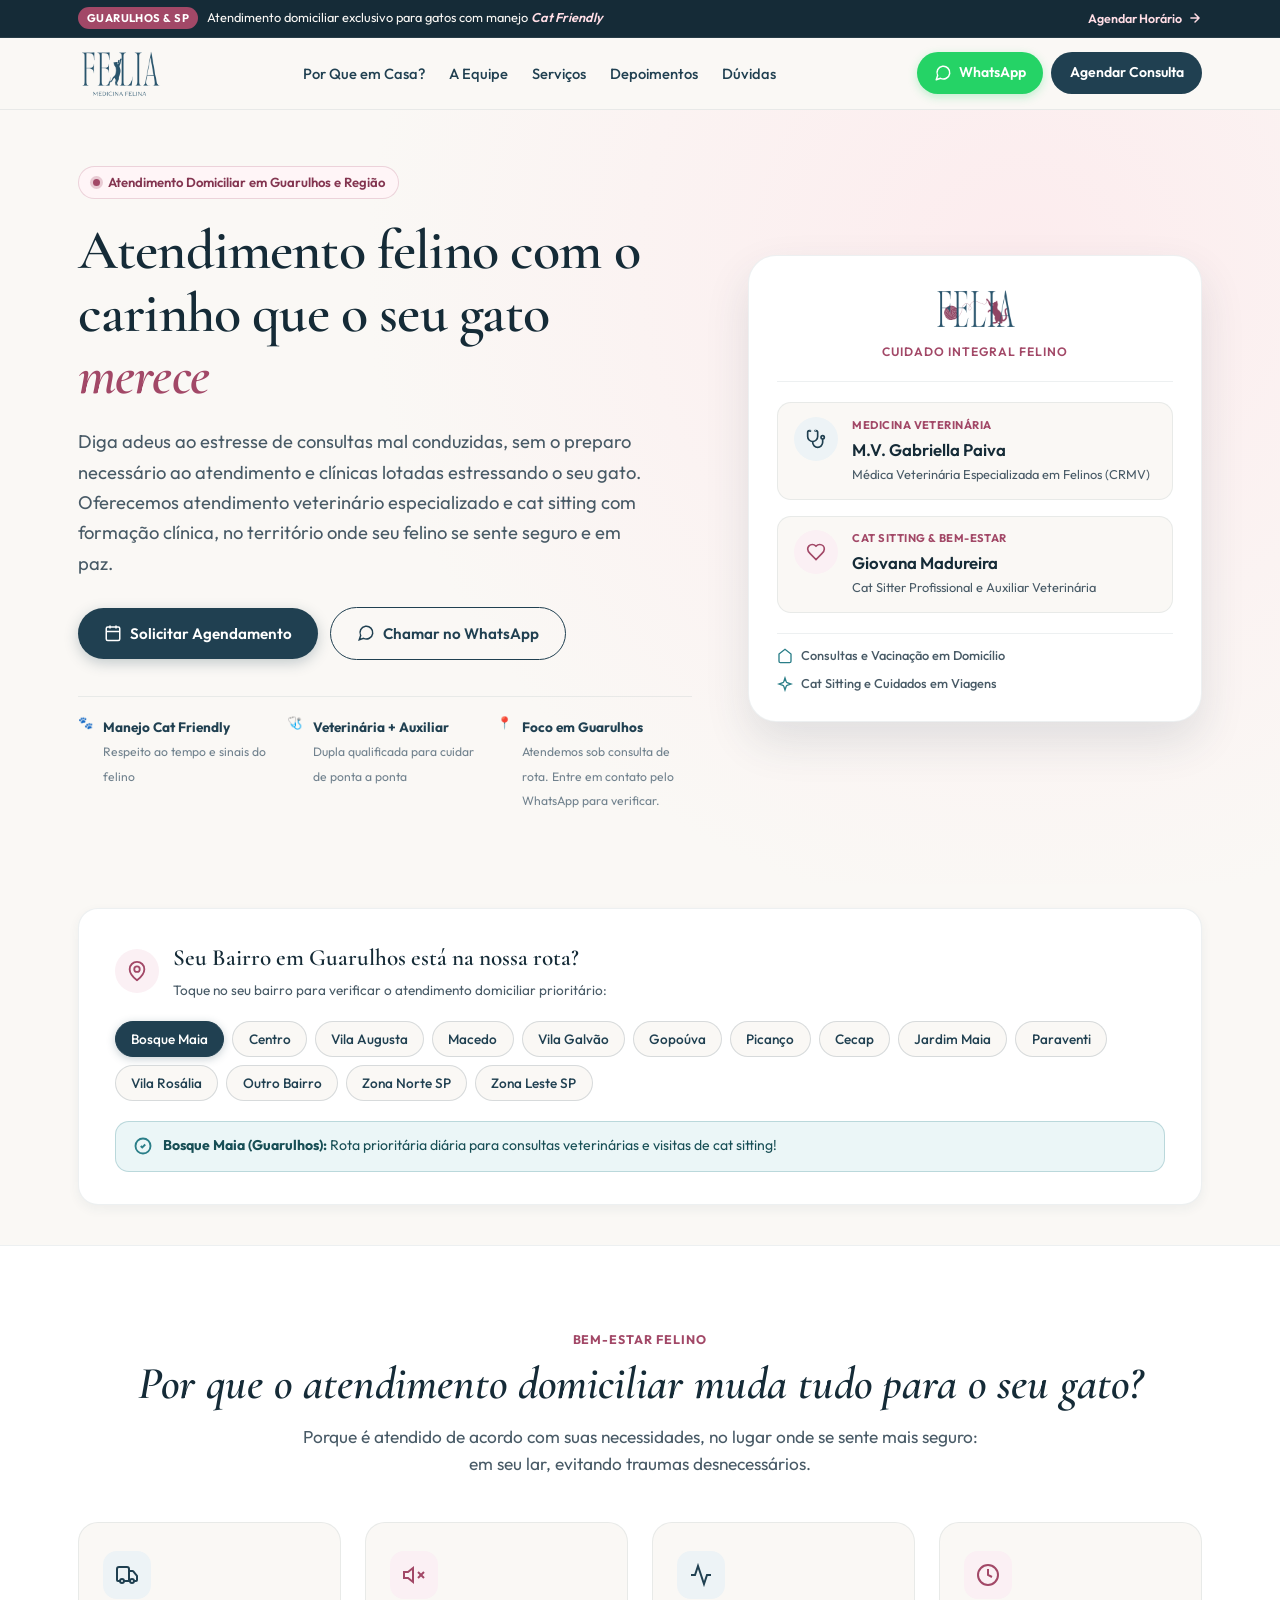
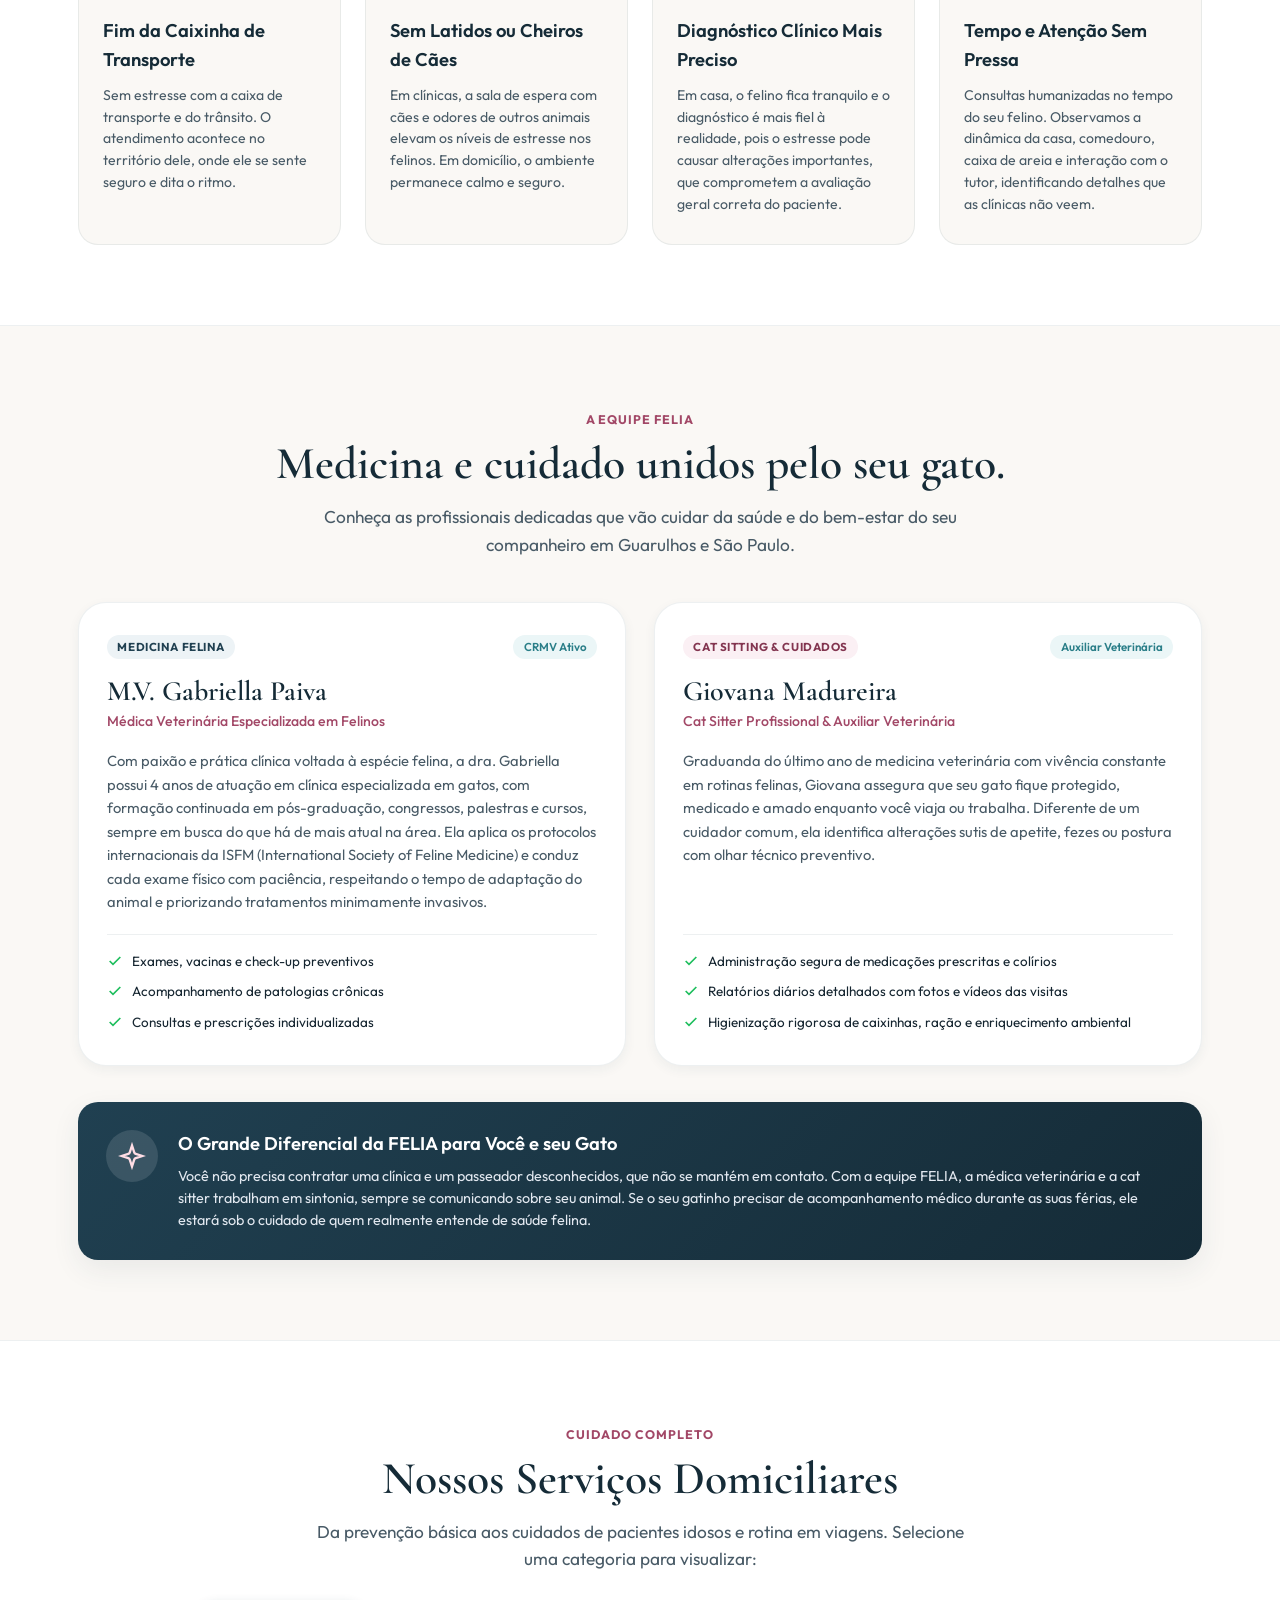
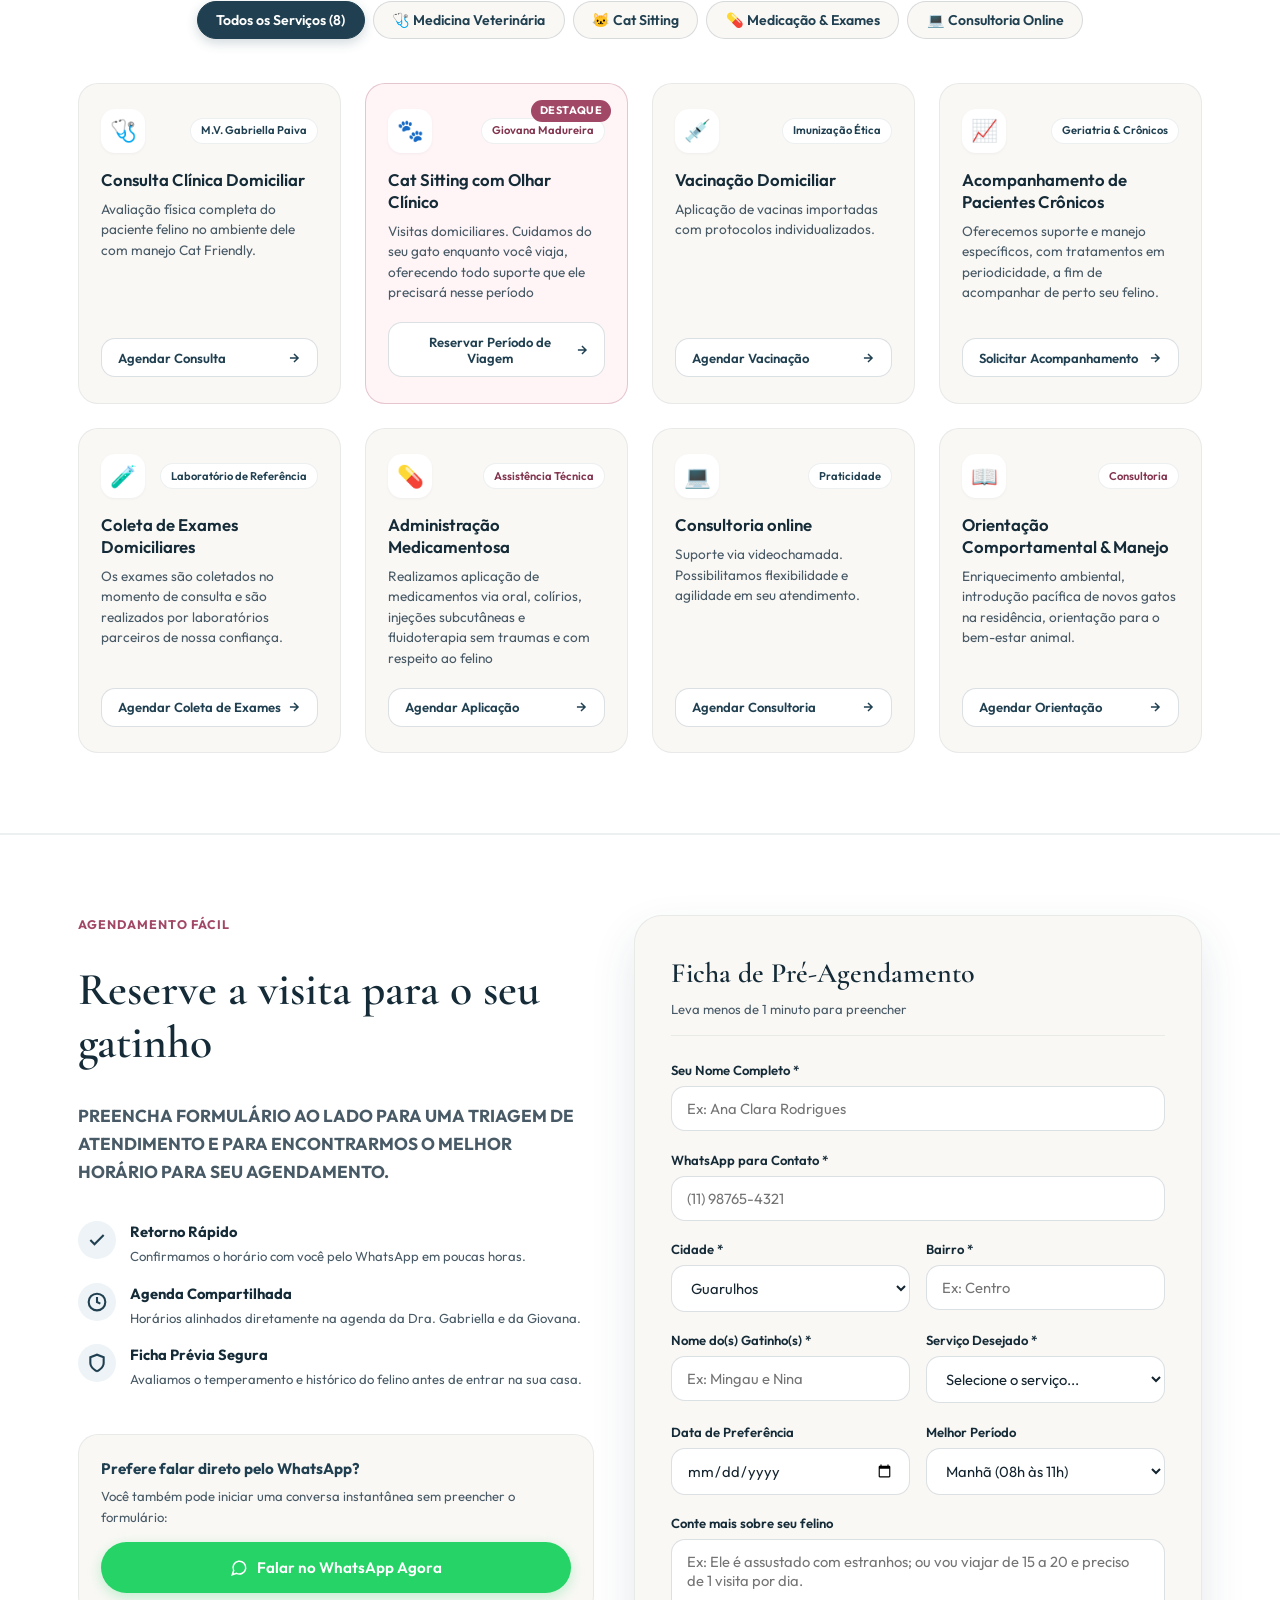
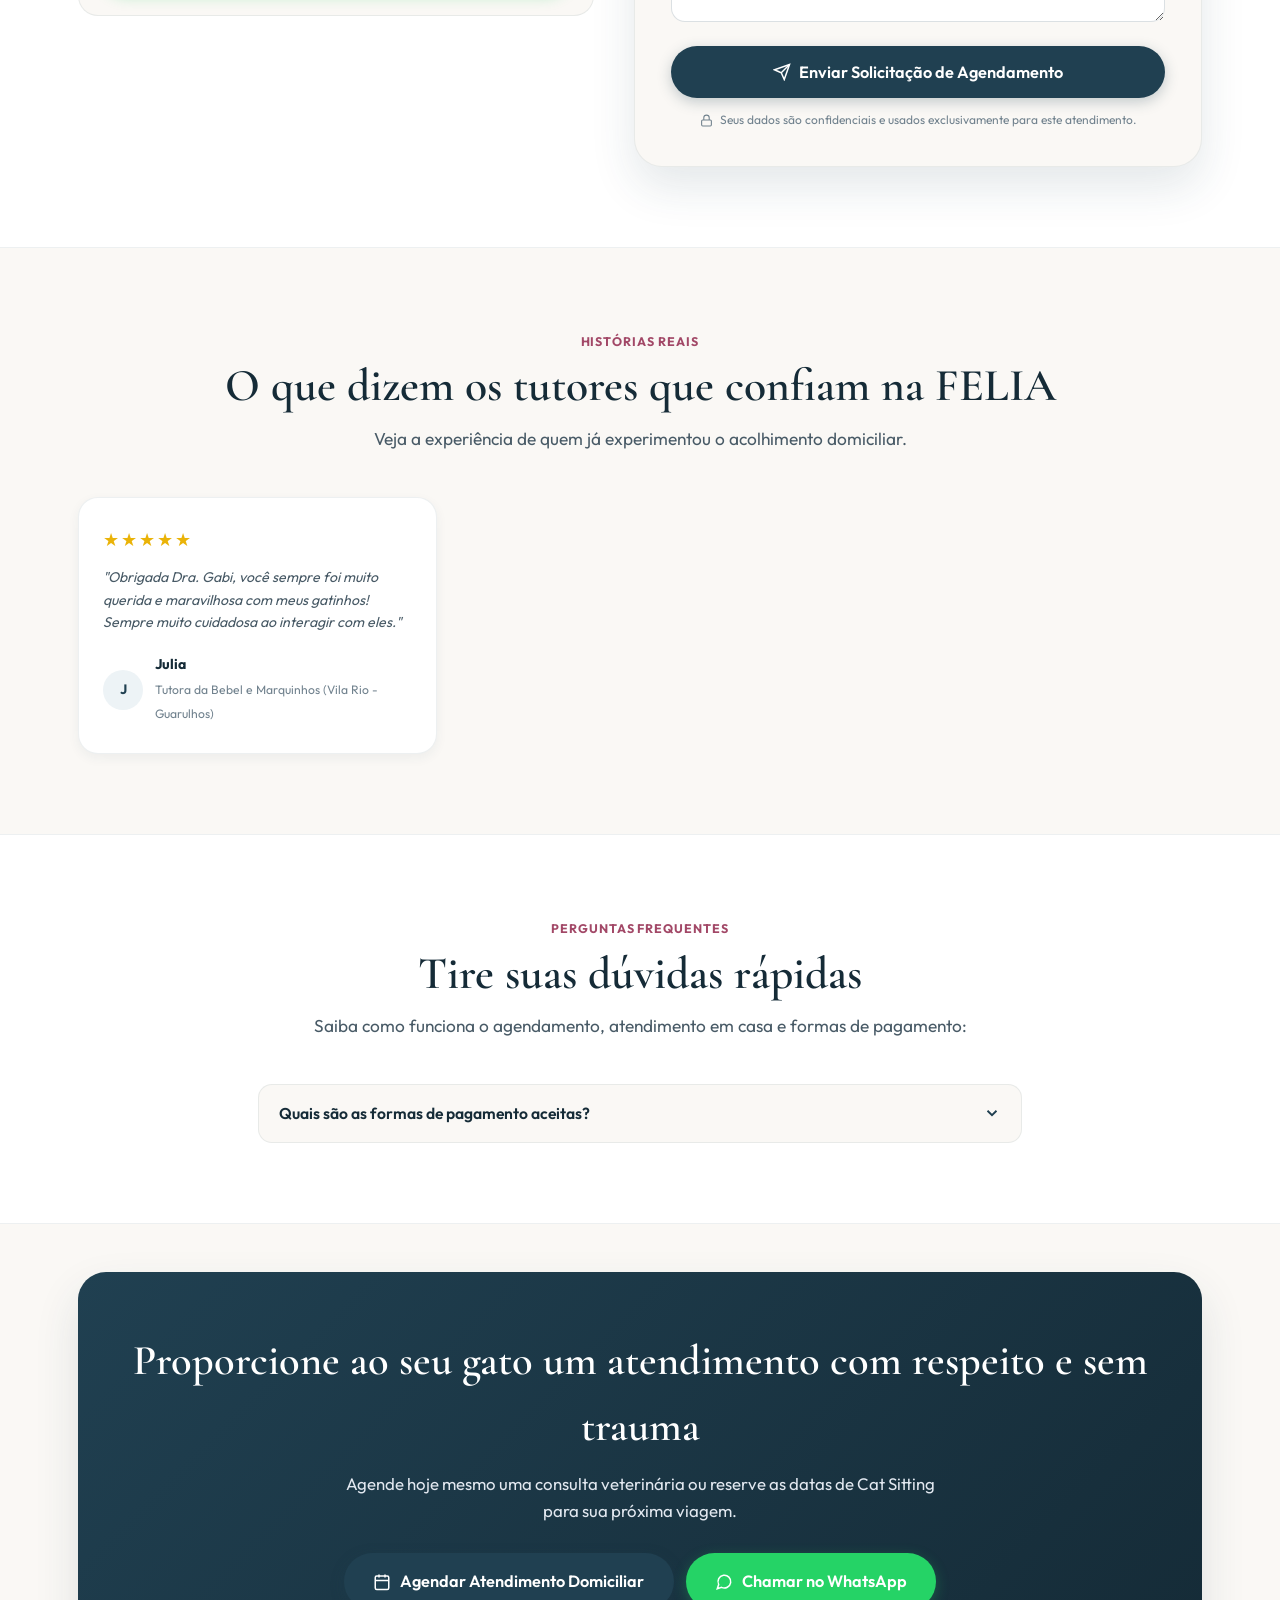
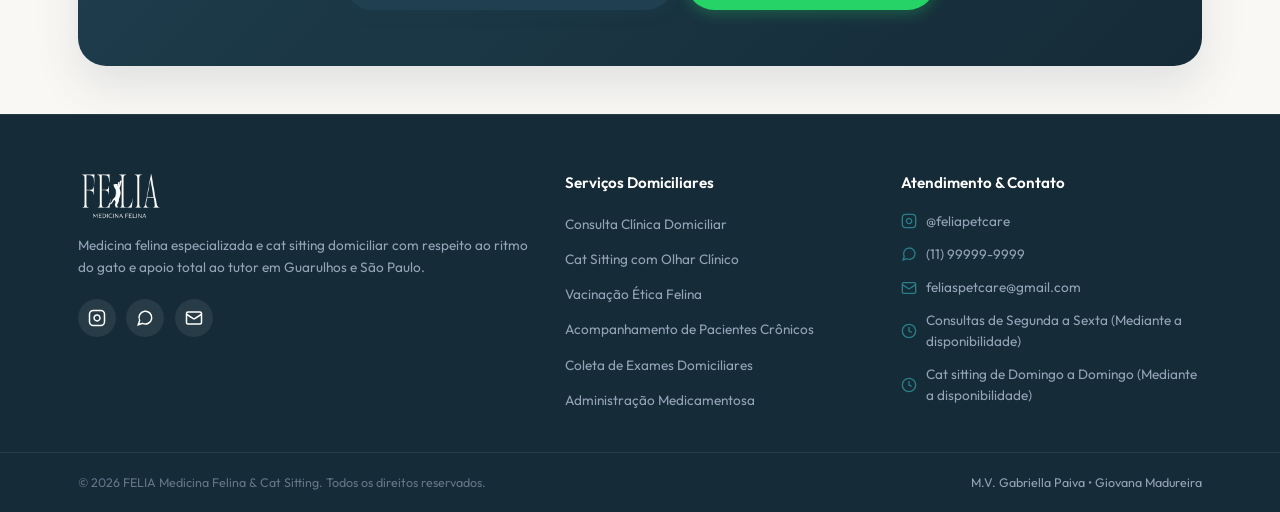
==== commit ff57051c: "refactor(content): aplicar revisoes completas do PDF de apresentacao - Slide 1: Titulo ajustado para" ====
--- a/index.html
+++ b/index.html
@@ -61,7 +61,6 @@
           <li><a href="#diferenciais" class="nav-item">Por Que em Casa?</a></li>
           <li><a href="#sobre" class="nav-item">A Equipe</a></li>
           <li><a href="#servicos" class="nav-item">Serviços</a></li>
-          <li><a href="#regioes" class="nav-item">Regiões</a></li>
           <li><a href="#depoimentos" class="nav-item">Depoimentos</a></li>
           <li><a href="#faq" class="nav-item">Dúvidas</a></li>
         </ul>
@@ -115,10 +114,6 @@
             <span>Serviços Domiciliares</span>
             <svg viewBox="0 0 24 24" width="16" height="16" fill="none" stroke="currentColor" stroke-width="2"><path d="m9 18 6-6-6-6"/></svg>
           </a>
-          <a href="#regioes" class="drawer-link">
-            <span>Guarulhos &amp; São Paulo</span>
-            <svg viewBox="0 0 24 24" width="16" height="16" fill="none" stroke="currentColor" stroke-width="2"><path d="m9 18 6-6-6-6"/></svg>
-          </a>
           <a href="#depoimentos" class="drawer-link">
             <span>Avaliações de Tutores</span>
             <svg viewBox="0 0 24 24" width="16" height="16" fill="none" stroke="currentColor" stroke-width="2"><path d="m9 18 6-6-6-6"/></svg>
@@ -152,15 +147,15 @@
         <div class="hero-content">
           <div class="hero-badge">
             <span class="badge-dot"></span>
-            <span>Atendimento Domiciliar em Guarulhos e SP</span>
+            <span>Atendimento Domiciliar em Guarulhos e Região</span>
           </div>
 
           <h1 class="hero-title">
-            Medicina felina e cat sitting com o carinho que o seu gato <span class="title-highlight">merece</span>
+            Atendimento felino com o carinho que o seu gato <span class="title-highlight">merece</span>
           </h1>
 
           <p class="hero-lead">
-            Diga adeus ao estresse da caixinha de transporte e das clínicas agitadas. Oferecemos atendimento veterinário especializado e cat sitting com formação clínica, no território onde seu felino se sente seguro e em paz.
+            Diga adeus ao estresse de consultas mal conduzidas, sem o preparo necessário ao atendimento e clínicas lotadas estressando o seu gato. Oferecemos atendimento veterinário especializado e cat sitting com formação clínica, no território onde seu felino se sente seguro e em paz.
           </p>
 
           <!-- CTAs Primários -->
@@ -195,7 +190,7 @@
               <span class="trust-icon-box">📍</span>
               <div>
                 <strong>Foco em Guarulhos</strong>
-                <span>Bosque Maia, Centro, Macedo e região</span>
+                <span>Atendemos sob consulta de rota. Entre em contato pelo WhatsApp para verificar.</span>
               </div>
             </div>
           </div>
@@ -278,8 +273,11 @@
             <button type="button" class="bairro-chip" data-bairro="Picanço">Picanço</button>
             <button type="button" class="bairro-chip" data-bairro="Cecap">Cecap</button>
             <button type="button" class="bairro-chip" data-bairro="Jardim Maia">Jardim Maia</button>
+            <button type="button" class="bairro-chip" data-bairro="Paraventi">Paraventi</button>
+            <button type="button" class="bairro-chip" data-bairro="Vila Rosália">Vila Rosália</button>
+            <button type="button" class="bairro-chip" data-bairro="Outro">Outro Bairro</button>
             <button type="button" class="bairro-chip" data-bairro="Zona Norte SP">Zona Norte SP</button>
-            <button type="button" class="bairro-chip" data-bairro="Outro">Outro Bairro</button>
+            <button type="button" class="bairro-chip" data-bairro="Zona Leste SP">Zona Leste SP</button>
           </div>
 
           <div class="bairros-feedback" id="bairrosFeedback">
@@ -296,9 +294,9 @@
         
         <header class="section-heading text-center">
           <span class="section-tag">Bem-estar Felino</span>
-          <h2 class="section-title">Por que o atendimento domiciliar muda tudo para o seu gato?</h2>
+          <h2 class="section-title italic-title">Por que o atendimento domiciliar muda tudo para o seu gato?</h2>
           <p class="section-lead">
-            Gatos são animais territorialistas por natureza. Tirar o felino do seu território seguro eleva os níveis de cortisol, alterando parâmetros clínicos e gerando traumas desnecessários.
+            Porque é atendido de acordo com suas necessidades, no lugar onde se sente mais seguro: em seu lar, evitando traumas desnecessários.
           </p>
         </header>
 
@@ -310,7 +308,7 @@
             </div>
             <h3 class="diff-card-title">Fim da Caixinha de Transporte</h3>
             <p class="diff-card-text">
-              Sem luta para colocar o gato na caixa, sem choros desesperados no carro e sem o estresse do trânsito. O atendimento acontece onde ele dita as regras: na casa dele.
+              Sem estresse com a caixa de transporte e do trânsito. O atendimento acontece no território dele, onde ele se sente seguro e dita o ritmo.
             </p>
           </article>
 
@@ -320,7 +318,7 @@
             </div>
             <h3 class="diff-card-title">Sem Latidos ou Cheiros de Cães</h3>
             <p class="diff-card-text">
-              Em clínicas convencionais, salas de espera com cães e odores de outros animais em pânico aterrorizam os felinos. Em domicílio, o ambiente permanece calmo e seguro.
+              Em clínicas, a sala de espera com cães e odores de outros animais elevam os níveis de estresse nos felinos. Em domicílio, o ambiente permanece calmo e seguro.
             </p>
           </article>
 
@@ -330,7 +328,7 @@
             </div>
             <h3 class="diff-card-title">Diagnóstico Clínico Mais Preciso</h3>
             <p class="diff-card-text">
-              O estresse hospitalar causa hiperglicemia e taquicardia artificiais no gato. Em casa, a pressão arterial, os batimentos e a glicose refletem o estado real de saúde.
+              Em casa, o felino fica tranquilo e o diagnóstico é mais fiel à realidade, pois o estresse pode causar alterações importantes, que comprometem a avaliação geral correta do paciente.
             </p>
           </article>
 
@@ -340,7 +338,7 @@
             </div>
             <h3 class="diff-card-title">Tempo e Atenção Sem Pressa</h3>
             <p class="diff-card-text">
-              Consultas humanizadas de 50 a 80 minutos. Observamos a dinâmica da casa, comedouro, caixa de areia e interação com o tutor, identificando detalhes que clínicas não veem.
+              Consultas humanizadas no tempo do seu felino. Observamos a dinâmica da casa, comedouro, caixa de areia e interação com o tutor, identificando detalhes que as clínicas não veem.
             </p>
           </article>
 
@@ -354,7 +352,7 @@
         
         <header class="section-heading text-center">
           <span class="section-tag">A Equipe FELIA</span>
-          <h2 class="section-title">Ciência médica e carinho diário unidos pelo seu gato</h2>
+          <h2 class="section-title">Medicina e cuidado unidos pelo seu gato.</h2>
           <p class="section-lead">
             Conheça as profissionais dedicadas que vão cuidar da saúde e do bem-estar do seu companheiro em Guarulhos e São Paulo.
           </p>
@@ -371,12 +369,12 @@
             <h3 class="about-person-name">M.V. Gabriella Paiva</h3>
             <p class="about-person-subtitle">Médica Veterinária Especializada em Felinos</p>
             <p class="about-person-bio">
-              Com paixão e prática clínica voltada unicamente à espécie felina, a Dra. Gabriella aplica os protocolos mundiais da ISFM (<em>International Society of Feline Medicine</em>). Cada exame físico é conduzido com paciência, respeitando o tempo de adaptação do animal e priorizando tratamentos minimamente invasivos.
+              Com paixão e prática clínica voltada à espécie felina, a dra. Gabriella possui 4 anos de atuação em clínica especializada em gatos, com formação continuada em pós-graduação, congressos, palestras e cursos, sempre em busca do que há de mais atual na área. Ela aplica os protocolos internacionais da ISFM (International Society of Feline Medicine) e conduz cada exame físico com paciência, respeitando o tempo de adaptação do animal e priorizando tratamentos minimamente invasivos.
             </p>
             <ul class="about-check-list">
-              <li><svg viewBox="0 0 24 24" width="16" height="16" fill="none" stroke="currentColor" stroke-width="2.5"><polyline points="20 6 9 17 4 12"/></svg> Diagnóstico clínico individualizado e check-up preventivo</li>
-              <li><svg viewBox="0 0 24 24" width="16" height="16" fill="none" stroke="currentColor" stroke-width="2.5"><polyline points="20 6 9 17 4 12"/></svg> Acompanhamento de pacientes renais, diabéticos e FIV/FeLV</li>
-              <li><svg viewBox="0 0 24 24" width="16" height="16" fill="none" stroke="currentColor" stroke-width="2.5"><polyline points="20 6 9 17 4 12"/></svg> Vacinação ética e prescrição médica responsável</li>
+              <li><svg viewBox="0 0 24 24" width="16" height="16" fill="none" stroke="currentColor" stroke-width="2.5"><polyline points="20 6 9 17 4 12"/></svg> Exames, vacinas e check-up preventivos</li>
+              <li><svg viewBox="0 0 24 24" width="16" height="16" fill="none" stroke="currentColor" stroke-width="2.5"><polyline points="20 6 9 17 4 12"/></svg> Acompanhamento de patologias crônicas</li>
+              <li><svg viewBox="0 0 24 24" width="16" height="16" fill="none" stroke="currentColor" stroke-width="2.5"><polyline points="20 6 9 17 4 12"/></svg> Consultas e prescrições individualizadas</li>
             </ul>
           </article>
 
@@ -389,7 +387,7 @@
             <h3 class="about-person-name">Giovana Madureira</h3>
             <p class="about-person-subtitle">Cat Sitter Profissional &amp; Auxiliar Veterinária</p>
             <p class="about-person-bio">
-              Com formação técnica em auxílio veterinário e vivência constante em rotinas felinas, Giovana assegura que seu gato fique protegido, medicado e amado enquanto você viaja ou trabalha. Diferente de um cuidador comum, ela identifica alterações sutis de apetite, fezes ou postura com olhar técnico preventivo.
+              Graduanda do último ano de medicina veterinária com vivência constante em rotinas felinas, Giovana assegura que seu gato fique protegido, medicado e amado enquanto você viaja ou trabalha. Diferente de um cuidador comum, ela identifica alterações sutis de apetite, fezes ou postura com olhar técnico preventivo.
             </p>
             <ul class="about-check-list">
               <li><svg viewBox="0 0 24 24" width="16" height="16" fill="none" stroke="currentColor" stroke-width="2.5"><polyline points="20 6 9 17 4 12"/></svg> Administração segura de medicações prescritas e colírios</li>
@@ -408,7 +406,7 @@
           <div class="synergy-body">
             <h4>O Grande Diferencial da FELIA para Você e seu Gato</h4>
             <p>
-              Você não precisa contratar uma clínica de um lado e um passeador desconhecido do outro. Na FELIA, a médica veterinária e a cat sitter trabalham em sintonia. Se o seu gatinho precisar de medicação contínua durante as suas férias, ele estará sob o cuidado de quem realmente entende de saúde felina.
+              Você não precisa contratar uma clínica e um passeador desconhecidos, que não se mantém em contato. Com a equipe FELIA, a médica veterinária e a cat sitter trabalham em sintonia, sempre se comunicando sobre seu animal. Se o seu gatinho precisar de acompanhamento médico durante as suas férias, ele estará sob o cuidado de quem realmente entende de saúde felina.
             </p>
           </div>
         </div>
@@ -433,6 +431,7 @@
             <button type="button" class="service-tab-btn" data-filter="vet">🩺 Medicina Veterinária</button>
             <button type="button" class="service-tab-btn" data-filter="sitter">🐱 Cat Sitting</button>
             <button type="button" class="service-tab-btn" data-filter="cuidados">💊 Medicação &amp; Exames</button>
+            <button type="button" class="service-tab-btn" data-filter="consultoria">💻 Consultoria Online</button>
           </div>
         </header>
 
@@ -446,7 +445,7 @@
             </div>
             <h3 class="service-card-title">Consulta Clínica Domiciliar</h3>
             <p class="service-card-desc">
-              Avaliação física completa do paciente felino no ambiente dele: peso, mucosas, hidratação, palpação abdominal, ausculta e orientações personalizadas.
+              Avaliação física completa do paciente felino no ambiente dele com manejo Cat Friendly.
             </p>
             <button type="button" class="service-action-btn" onclick="selectServiceAndScroll('Consulta Clínica')">
               <span>Agendar Consulta</span>
@@ -463,7 +462,7 @@
             </div>
             <h3 class="service-card-title">Cat Sitting com Olhar Clínico</h3>
             <p class="service-card-desc">
-              Visitas domiciliares de 45 a 60 min enquanto você viaja: higienização de caixas de areia, alimentação fresca, brincadeiras, carinho e fotos/vídeos em tempo real!
+              Visitas domiciliares. Cuidamos do seu gato enquanto você viaja, oferecendo todo suporte que ele precisará nesse período
             </p>
             <button type="button" class="service-action-btn" onclick="selectServiceAndScroll('Cat Sitting Profissional')">
               <span>Reservar Período de Viagem</span>
@@ -479,9 +478,9 @@
             </div>
             <h3 class="service-card-title">Vacinação Domiciliar</h3>
             <p class="service-card-desc">
-              Aplicação de vacinas importadas de alta eficácia (V3, V4, V5 e Antirrábica). Protocolos ajustados ao estilo de vida do gato (apartamento ou casa com acesso).
-            </p>
-            <button type="button" class="service-action-btn" onclick="selectServiceAndScroll('Vacinação Domiciliar')">
+              Aplicação de vacinas importadas com protocolos individualizados.
+            </p>
+            <button type="button" class="service-action-btn" onclick="selectServiceAndScroll('Consulta para Protocolo Vacinal')">
               <span>Agendar Vacinação</span>
               <svg viewBox="0 0 24 24" width="14" height="14" fill="none" stroke="currentColor" stroke-width="2.5"><path d="M5 12h14M12 5l7 7-7 7"/></svg>
             </button>
@@ -495,9 +494,9 @@
             </div>
             <h3 class="service-card-title">Acompanhamento de Pacientes Crônicos</h3>
             <p class="service-card-desc">
-              Manejo acolhedor para gatos com Doença Renal Crônica (DRC), diabetes mellitus, hipertensão felina, cardiopatias e positivos para FIV ou FeLV.
-            </p>
-            <button type="button" class="service-action-btn" onclick="selectServiceAndScroll('Acompanhamento Crônicos')">
+              Oferecemos suporte e manejo específicos, com tratamentos em periodicidade, a fim de acompanhar de perto seu felino.
+            </p>
+            <button type="button" class="service-action-btn" onclick="selectServiceAndScroll('Consulta Clínica Domiciliar')">
               <span>Solicitar Acompanhamento</span>
               <svg viewBox="0 0 24 24" width="14" height="14" fill="none" stroke="currentColor" stroke-width="2.5"><path d="M5 12h14M12 5l7 7-7 7"/></svg>
             </button>
@@ -511,9 +510,9 @@
             </div>
             <h3 class="service-card-title">Coleta de Exames Domiciliares</h3>
             <p class="service-card-desc">
-              Coleta de sangue, urina (cistocentese/urina espontânea), fezes e raspados dermatológicos no aconchego de casa, com transporte refrigerado imediato.
-            </p>
-            <button type="button" class="service-action-btn" onclick="selectServiceAndScroll('Coleta de Exames')">
+              Os exames são coletados no momento de consulta e são realizados por laboratórios parceiros de nossa confiança.
+            </p>
+            <button type="button" class="service-action-btn" onclick="selectServiceAndScroll('Coleta de Exames Domiciliares')">
               <span>Agendar Coleta de Exames</span>
               <svg viewBox="0 0 24 24" width="14" height="14" fill="none" stroke="currentColor" stroke-width="2.5"><path d="M5 12h14M12 5l7 7-7 7"/></svg>
             </button>
@@ -527,7 +526,7 @@
             </div>
             <h3 class="service-card-title">Administração Medicamentosa</h3>
             <p class="service-card-desc">
-              Dificuldade de medicar o bichano? Realizamos aplicação de remédios via oral, colírios, injeções subcutâneas e fluidoterapia sem traumas e com respeito ao felino.
+              Realizamos aplicação de medicamentos via oral, colírios, injeções subcutâneas e fluidoterapia sem traumas e com respeito ao felino
             </p>
             <button type="button" class="service-action-btn" onclick="selectServiceAndScroll('Administração Medicamentosa')">
               <span>Agendar Aplicação</span>
@@ -535,18 +534,18 @@
             </button>
           </article>
 
-          <!-- 7. Medicina Preventiva -->
-          <article class="service-card" data-cat="vet">
+          <!-- 7. Consultoria Online -->
+          <article class="service-card" data-cat="consultoria">
             <div class="service-card-header">
-              <span class="service-icon-wrap">🛡️</span>
-              <span class="service-author-pill">Longevidade</span>
-            </div>
-            <h3 class="service-card-title">Medicina Preventiva &amp; Check-up</h3>
+              <span class="service-icon-wrap">💻</span>
+              <span class="service-author-pill">Praticidade</span>
+            </div>
+            <h3 class="service-card-title">Consultoria online</h3>
             <p class="service-card-desc">
-              Rastreamento periódico de parâmetros renais, urinários e dentários para diagnosticar alterações silenciosas antes de qualquer complicação.
-            </p>
-            <button type="button" class="service-action-btn" onclick="selectServiceAndScroll('Medicina Preventiva')">
-              <span>Agendar Check-up</span>
+              Suporte via videochamada. Possibilitamos flexibilidade e agilidade em seu atendimento.
+            </p>
+            <button type="button" class="service-action-btn" onclick="selectServiceAndScroll('Consultoria Online')">
+              <span>Agendar Consultoria</span>
               <svg viewBox="0 0 24 24" width="14" height="14" fill="none" stroke="currentColor" stroke-width="2.5"><path d="M5 12h14M12 5l7 7-7 7"/></svg>
             </button>
           </article>
@@ -559,89 +558,13 @@
             </div>
             <h3 class="service-card-title">Orientação Comportamental &amp; Manejo</h3>
             <p class="service-card-desc">
-              Consultoria prática em enriquecimento ambiental, introdução pacífica de novos gatos na residência, resolução de problemas de caixa de areia e bem-estar.
-            </p>
-            <button type="button" class="service-action-btn" onclick="selectServiceAndScroll('Orientação para Tutores')">
+              Enriquecimento ambiental, introdução pacífica de novos gatos na residência, orientação para o bem-estar animal.
+            </p>
+            <button type="button" class="service-action-btn" onclick="selectServiceAndScroll('Orientação Comportamental / Manejo')">
               <span>Agendar Orientação</span>
               <svg viewBox="0 0 24 24" width="14" height="14" fill="none" stroke="currentColor" stroke-width="2.5"><path d="M5 12h14M12 5l7 7-7 7"/></svg>
             </button>
           </article>
-
-        </div>
-      </div>
-    </section>
-
-    <!-- REGIÕES DE ATENDIMENTO (GUARULHOS & SP) -->
-    <section class="section regions-section" id="regioes">
-      <div class="container">
-        <div class="regions-grid">
-          
-          <div class="regions-content">
-            <span class="section-tag">Área de Cobertura</span>
-            <h2 class="section-title">Onde atendemos com rota diária?</h2>
-            <p class="section-lead">
-              Nossa sede operacional fica em <strong>Guarulhos</strong>, de onde partimos para atender lares em toda a região e bairros estratégicos de São Paulo:
-            </p>
-
-            <div class="regions-list-cards">
-              <div class="region-info-box">
-                <div class="region-box-header">
-                  <span class="region-badge-main">Principal</span>
-                  <h4>Guarulhos (Atendimento Prioritário)</h4>
-                </div>
-                <div class="region-tags-wrap">
-                  <span class="region-tag-item">Bosque Maia</span>
-                  <span class="region-tag-item">Centro</span>
-                  <span class="region-tag-item">Vila Augusta</span>
-                  <span class="region-tag-item">Macedo</span>
-                  <span class="region-tag-item">Vila Galvão</span>
-                  <span class="region-tag-item">Gopoúva</span>
-                  <span class="region-tag-item">Picanço</span>
-                  <span class="region-tag-item">Jardim Maia</span>
-                  <span class="region-tag-item">Cecap</span>
-                  <span class="region-tag-item">Paraventi</span>
-                  <span class="region-tag-item">Vila Rosália</span>
-                  <span class="region-tag-item">Bomba</span>
-                </div>
-              </div>
-
-              <div class="region-info-box">
-                <div class="region-box-header">
-                  <span class="region-badge-sub">São Paulo</span>
-                  <h4>São Paulo Capital (Zonas Norte &amp; Leste)</h4>
-                </div>
-                <div class="region-tags-wrap">
-                  <span class="region-tag-item">Santana</span>
-                  <span class="region-tag-item">Tucuruvi</span>
-                  <span class="region-tag-item">Parada Inglesa</span>
-                  <span class="region-tag-item">Tremembé</span>
-                  <span class="region-tag-item">Jaçanã</span>
-                  <span class="region-tag-item">Tatuapé</span>
-                  <span class="region-tag-item">Penha</span>
-                  <span class="region-tag-item">Carrão</span>
-                </div>
-              </div>
-            </div>
-
-            <p class="regions-note">
-              * Mora em outro bairro ou cidade vizinha? Fale conosco pelo WhatsApp para verificar disponibilidade de encaixe na rota do dia.
-            </p>
-          </div>
-
-          <!-- Card de Chamada Rápida -->
-          <div class="regions-cta-card">
-            <div class="regions-cta-inner">
-              <span class="cta-mini-tag">Atendimento a Domicílio</span>
-              <h3>Seu gato não precisa sair de casa</h3>
-              <p>
-                Levamos todos os equipamentos esterilizados, medicamentos de emergência e balança digital até a sua residência com pontualidade.
-              </p>
-              <a href="https://wa.me/5511999999999?text=Ol%C3%A1!%20Gostaria%20de%20saber%20se%20voc%C3%AAs%20atendem%20no%20meu%20endere%C3%A7o." target="_blank" rel="noopener noreferrer" class="btn btn-primary btn-block">
-                <svg viewBox="0 0 24 24" width="18" height="18" fill="none" stroke="currentColor" stroke-width="2"><path d="m3 21 1.9-5.7a8.5 8.5 0 1 1 3.8 3.8z"/></svg>
-                <span>Consultar Rota no WhatsApp</span>
-              </a>
-            </div>
-          </div>
 
         </div>
       </div>
@@ -658,7 +581,7 @@
             <span class="section-tag">Agendamento Fácil</span>
             <h2 class="section-title">Reserve a visita para o seu gatinho</h2>
             <p class="section-lead">
-              Preencha o formulário ao lado. Suas informações são organizadas para sincronização com o Google Calendar e direcionadas imediatamente para o nosso atendimento.
+              <strong>PREENCHA FORMULÁRIO AO LADO PARA UMA TRIAGEM DE ATENDIMENTO E PARA ENCONTRARMOS O MELHOR HORÁRIO PARA SEU AGENDAMENTO.</strong>
             </p>
 
             <div class="booking-guarantees">
@@ -741,7 +664,7 @@
 
                     <div class="form-field">
                       <label for="bairro">Bairro *</label>
-                      <input type="text" id="bairro" name="bairro" placeholder="Ex: Bosque Maia, Macedo..." required>
+                      <input type="text" id="bairro" name="bairro" placeholder="Ex: Centro" required>
                     </div>
                   </div>
 
@@ -756,14 +679,13 @@
                       <label for="service">Serviço Desejado *</label>
                       <select id="service" name="service" required>
                         <option value="" disabled selected>Selecione o serviço...</option>
-                        <option value="Consulta Clínica">Consulta Clínica Domiciliar</option>
-                        <option value="Cat Sitting Profissional">Cat Sitting Profissional (Viagem)</option>
-                        <option value="Vacinação Domiciliar">Vacinação Domiciliar</option>
-                        <option value="Medicina Preventiva / Check-up">Medicina Preventiva / Check-up</option>
-                        <option value="Acompanhamento Crônicos">Acompanhamento de Paciente Crônico</option>
-                        <option value="Coleta de Exames">Coleta de Exames Domiciliares</option>
-                        <option value="Administração Medicamentosa">Administração de Medicamentos</option>
-                        <option value="Orientação para Tutores">Orientação Comportamental / Manejo</option>
+                        <option value="Consulta Clínica Domiciliar">Consulta Clínica Domiciliar</option>
+                        <option value="Cat Sitting Profissional">Cat Sitting Profissional</option>
+                        <option value="Consulta para Protocolo Vacinal">Consulta para Protocolo Vacinal</option>
+                        <option value="Administração Medicamentosa">Administração Medicamentosa</option>
+                        <option value="Coleta de Exames Domiciliares">Coleta de Exames Domiciliares</option>
+                        <option value="Consultoria Online">Consultoria Online</option>
+                        <option value="Orientação Comportamental / Manejo">Orientação Comportamental / Manejo</option>
                       </select>
                     </div>
                   </div>
@@ -778,17 +700,16 @@
                     <div class="form-field">
                       <label for="preferredShift">Melhor Período</label>
                       <select id="preferredShift" name="preferredShift">
-                        <option value="Manhã (08h às 12h)">Manhã (08h às 12h)</option>
-                        <option value="Tarde (13h às 18h)">Tarde (13h às 18h)</option>
-                        <option value="Sábado">Sábado</option>
-                        <option value="Qualquer horário">Qualquer horário disponível</option>
+                        <option value="Manhã (08h às 11h)">Manhã (08h às 11h)</option>
+                        <option value="Tarde (somente Cat Sitter - 13h às 17h)">Tarde (somente Cat Sitter - 13h às 17h)</option>
+                        <option value="Noite (20h)">Noite (20h)</option>
                       </select>
                     </div>
                   </div>
 
                   <!-- Observações -->
                   <div class="form-field">
-                    <label for="notes">Observações sobre o Gatinho ou Viagem</label>
+                    <label for="notes">Conte mais sobre seu felino</label>
                     <textarea id="notes" name="notes" rows="3" placeholder="Ex: Ele é assustado com estranhos; ou vou viajar de 15 a 20 e preciso de 1 visita por dia."></textarea>
                   </div>
                 </div>
@@ -840,7 +761,7 @@
           <span class="section-tag">Histórias Reais</span>
           <h2 class="section-title">O que dizem os tutores que confiam na FELIA</h2>
           <p class="section-lead">
-            Veja a experiência de quem já experimentou o acolhimento domiciliar em Guarulhos e São Paulo.
+            Veja a experiência de quem já experimentou o acolhimento domiciliar.
           </p>
         </header>
 
@@ -849,41 +770,13 @@
           <article class="test-card">
             <div class="test-stars" aria-label="Avaliação 5 estrelas">★★★★★</div>
             <p class="test-quote">
-              "Meu gato Fred entrava em desespero toda vez que via a caixa de transporte, ele chegava a vomitar no trânsito. A consulta com a Dra. Gabriella no Bosque Maia foi maravilhosa! Ele foi examinado na caminha dele, sem trauma algum!"
+              "Obrigada Dra. Gabi, você sempre foi muito querida e maravilhosa com meus gatinhos! Sempre muito cuidadosa ao interagir com eles."
             </p>
             <div class="test-client">
-              <div class="test-avatar">CM</div>
+              <div class="test-avatar">J</div>
               <div>
-                <strong>Camila Martins</strong>
-                <span>Tutora do Fred (Bosque Maia - Guarulhos)</span>
-              </div>
-            </div>
-          </article>
-
-          <article class="test-card">
-            <div class="test-stars" aria-label="Avaliação 5 estrelas">★★★★★</div>
-            <p class="test-quote">
-              "A Giovana cuidou dos meus dois gatos durante as minhas férias de 10 dias. Como ela é auxiliar de veterinária, viajei em paz sabendo que se houvesse qualquer alteração ela saberia exatamente o que fazer. Recebi fotos e vídeos todos os dias!"
-            </p>
-            <div class="test-client">
-              <div class="test-avatar">RA</div>
-              <div>
-                <strong>Rodrigo Almeida</strong>
-                <span>Tutor da Pipoca e Oliver (Vila Augusta)</span>
-              </div>
-            </div>
-          </article>
-
-          <article class="test-card">
-            <div class="test-stars" aria-label="Avaliação 5 estrelas">★★★★★</div>
-            <p class="test-quote">
-              "Fizeram a vacinação dos meus três gatinhos e coleta de exames sem nenhum estresse. As duas são super pontuais, respeitam a linguagem corporal do gato e explicam tudo detalhadamente. Recomendo de olhos fechados!"
-            </p>
-            <div class="test-client">
-              <div class="test-avatar">BL</div>
-              <div>
-                <strong>Beatriz Lima</strong>
-                <span>Tutora do Tom, Nino e Maia (Santana - SP)</span>
+                <strong>Julia</strong>
+                <span>Tutora da Bebel e Marquinhos (Vila Rio - Guarulhos)</span>
               </div>
             </div>
           </article>
@@ -908,60 +801,12 @@
           
           <div class="accordion-item">
             <button type="button" class="accordion-header" aria-expanded="false">
-              <span>Como funciona a consulta veterinária em domicílio?</span>
-              <svg class="accordion-chevron" viewBox="0 0 24 24" width="18" height="18" fill="none" stroke="currentColor" stroke-width="2.5"><path d="m6 9 6 6 6-6"/></svg>
-            </button>
-            <div class="accordion-panel">
-              <div class="accordion-content">
-                A Dra. Gabriella vai até o seu endereço no horário marcado, com todos os materiais esterilizados (estetoscópio, balança digital, medicamentos e tubos de coleta). O exame é conduzido no ritmo do próprio gato, no chão, sofá ou onde ele se sentir mais confortável, sem nenhuma contenção forçada.
-              </div>
-            </div>
-          </div>
-
-          <div class="accordion-item">
-            <button type="button" class="accordion-header" aria-expanded="false">
-              <span>E se o meu gato for arisco ou tiver medo de estranhos?</span>
-              <svg class="accordion-chevron" viewBox="0 0 24 24" width="18" height="18" fill="none" stroke="currentColor" stroke-width="2.5"><path d="m6 9 6 6 6-6"/></svg>
-            </button>
-            <div class="accordion-panel">
-              <div class="accordion-content">
-                Somos treinadas no manejo <em>Cat Friendly</em>. Não usamos força nem imobilizações agressivas. Usamos técnicas de aproximação progressiva, petiscos e feromônios sintéticos (como Feliway) para que o felino compreenda que está seguro no seu território.
-              </div>
-            </div>
-          </div>
-
-          <div class="accordion-item">
-            <button type="button" class="accordion-header" aria-expanded="false">
-              <span>Como funciona o serviço de Cat Sitting durante viagens?</span>
-              <svg class="accordion-chevron" viewBox="0 0 24 24" width="18" height="18" fill="none" stroke="currentColor" stroke-width="2.5"><path d="m6 9 6 6 6-6"/></svg>
-            </button>
-            <div class="accordion-panel">
-              <div class="accordion-content">
-                A Giovana realiza visitas diárias na sua casa. Limpa minuciosamente as caixas de areia, troca a água por água fresca filtrada, serve a ração nos horários habituais, medica se necessário e dedica tempo de qualidade para brincar e fazer companhia. A cada visita, você recebe fotos e vídeos da rotina dele!
-              </div>
-            </div>
-          </div>
-
-          <div class="accordion-item">
-            <button type="button" class="accordion-header" aria-expanded="false">
-              <span>Vocês atendem em quais bairros de Guarulhos e SP?</span>
-              <svg class="accordion-chevron" viewBox="0 0 24 24" width="18" height="18" fill="none" stroke="currentColor" stroke-width="2.5"><path d="m6 9 6 6 6-6"/></svg>
-            </button>
-            <div class="accordion-panel">
-              <div class="accordion-content">
-                Atendemos toda a cidade de Guarulhos (Bosque Maia, Centro, Vila Augusta, Macedo, Cecap, Vila Galvão, Gopoúva, Picanço, etc.) e bairros da Zona Norte e Zona Leste de São Paulo (Santana, Tucuruvi, Penha, Tatuapé). Outras regiões podem ser verificadas pelo WhatsApp.
-              </div>
-            </div>
-          </div>
-
-          <div class="accordion-item">
-            <button type="button" class="accordion-header" aria-expanded="false">
               <span>Quais são as formas de pagamento aceitas?</span>
               <svg class="accordion-chevron" viewBox="0 0 24 24" width="18" height="18" fill="none" stroke="currentColor" stroke-width="2.5"><path d="m6 9 6 6 6-6"/></svg>
             </button>
             <div class="accordion-panel">
               <div class="accordion-content">
-                Aceitamos Pix, cartões de crédito e débito e transferência bancária. Para pacotes de cat sitting prolongado ou acompanhamento contínuo de pacientes crônicos, oferecemos condições facilitadas.
+                Aceitamos Pix, cartões de crédito e débito. Para pacotes de cat sitting prolongado ou acompanhamento contínuo de pacientes, consultar condições.
               </div>
             </div>
           </div>
@@ -1004,7 +849,7 @@
           Medicina felina especializada e cat sitting domiciliar com respeito ao ritmo do gato e apoio total ao tutor em Guarulhos e São Paulo.
         </p>
         <div class="footer-social-links">
-          <a href="https://instagram.com" target="_blank" rel="noopener noreferrer" aria-label="Instagram da FELIA" class="social-btn">
+          <a href="https://instagram.com/feliapetcare" target="_blank" rel="noopener noreferrer" aria-label="Instagram @feliapetcare" class="social-btn">
             <svg viewBox="0 0 24 24" width="18" height="18" fill="none" stroke="currentColor" stroke-width="2"><rect width="20" height="20" x="2" y="2" rx="5" ry="5"/><path d="M16 11.37A4 4 0 1 1 12.63 8 4 4 0 0 1 16 11.37z"/><line x1="17.5" y1="6.5" x2="17.51" y2="6.5"/></svg>
           </a>
           <a href="https://wa.me/5511999999999" target="_blank" rel="noopener noreferrer" aria-label="WhatsApp da FELIA" class="social-btn">
@@ -1029,23 +874,27 @@
       </div>
 
       <div class="footer-col">
-        <h4 class="footer-heading">Atendimento &amp; Região</h4>
+        <h4 class="footer-heading">Atendimento &amp; Contato</h4>
         <div class="footer-details">
           <div class="footer-detail-item">
-            <svg viewBox="0 0 24 24" width="16" height="16" fill="none" stroke="currentColor" stroke-width="2"><path d="M20 10c0 6-8 12-8 12s-8-6-8-12a8 8 0 0 1 16 0Z"/><circle cx="12" cy="10" r="3"/></svg>
-            <span>Guarulhos &amp; São Paulo Capital</span>
+            <svg viewBox="0 0 24 24" width="16" height="16" fill="none" stroke="currentColor" stroke-width="2"><rect width="20" height="20" x="2" y="2" rx="5" ry="5"/><path d="M16 11.37A4 4 0 1 1 12.63 8 4 4 0 0 1 16 11.37z"/><line x1="17.5" y1="6.5" x2="17.51" y2="6.5"/></svg>
+            <a href="https://instagram.com/feliapetcare" target="_blank" rel="noopener noreferrer">@feliapetcare</a>
           </div>
           <div class="footer-detail-item">
             <svg viewBox="0 0 24 24" width="16" height="16" fill="none" stroke="currentColor" stroke-width="2"><path d="m3 21 1.9-5.7a8.5 8.5 0 1 1 3.8 3.8z"/></svg>
-            <span>(11) 99999-9999</span>
+            <a href="https://wa.me/5511999999999" target="_blank" rel="noopener noreferrer">(11) 99999-9999</a>
           </div>
           <div class="footer-detail-item">
             <svg viewBox="0 0 24 24" width="16" height="16" fill="none" stroke="currentColor" stroke-width="2"><rect width="20" height="16" x="2" y="4" rx="2"/><path d="m22 7-8.97 5.7a1.94 1.94 0 0 1-2.06 0L2 7"/></svg>
-            <span>feliaspetcare@gmail.com</span>
+            <a href="mailto:feliaspetcare@gmail.com">feliaspetcare@gmail.com</a>
           </div>
           <div class="footer-detail-item">
             <svg viewBox="0 0 24 24" width="16" height="16" fill="none" stroke="currentColor" stroke-width="2"><circle cx="12" cy="12" r="10"/><polyline points="12 6 12 12 16 14"/></svg>
-            <span>Seg a Sáb &bull; 08:00 às 19:00</span>
+            <span>Consultas de Segunda a Sexta (Mediante a disponibilidade)</span>
+          </div>
+          <div class="footer-detail-item">
+            <svg viewBox="0 0 24 24" width="16" height="16" fill="none" stroke="currentColor" stroke-width="2"><circle cx="12" cy="12" r="10"/><polyline points="12 6 12 12 16 14"/></svg>
+            <span>Cat sitting de Domingo a Domingo (Mediante a disponibilidade)</span>
           </div>
         </div>
       </div>
@@ -1055,7 +904,7 @@
     <div class="footer-bottom">
       <div class="container footer-bottom-inner">
         <p>&copy; 2026 FELIA Medicina Felina &amp; Cat Sitting. Todos os direitos reservados.</p>
-        <p class="footer-credits">M.V. Gabriella Paiva (CRMV) &bull; Giovana Madureira</p>
+        <p class="footer-credits">M.V. Gabriella Paiva &bull; Giovana Madureira</p>
       </div>
     </div>
   </footer>
--- a/style.css
+++ b/style.css
@@ -2112,6 +2112,16 @@
   flex-shrink: 0;
 }
 
+.footer-detail-item a {
+  color: #94A3B8;
+  transition: color var(--transition-fast);
+}
+
+.footer-detail-item a:hover {
+  color: var(--color-blush);
+  text-decoration: underline;
+}
+
 .footer-bottom {
   border-top: 1px solid rgba(255, 255, 255, 0.08);
   padding: 1.25rem 0;
@@ -2203,3 +2213,9 @@
   background-color: var(--color-petrol);
   color: #FFFFFF;
 }
+
+
+/* Italic Title from PDF request */
+.italic-title {
+  font-style: italic !important;
+}
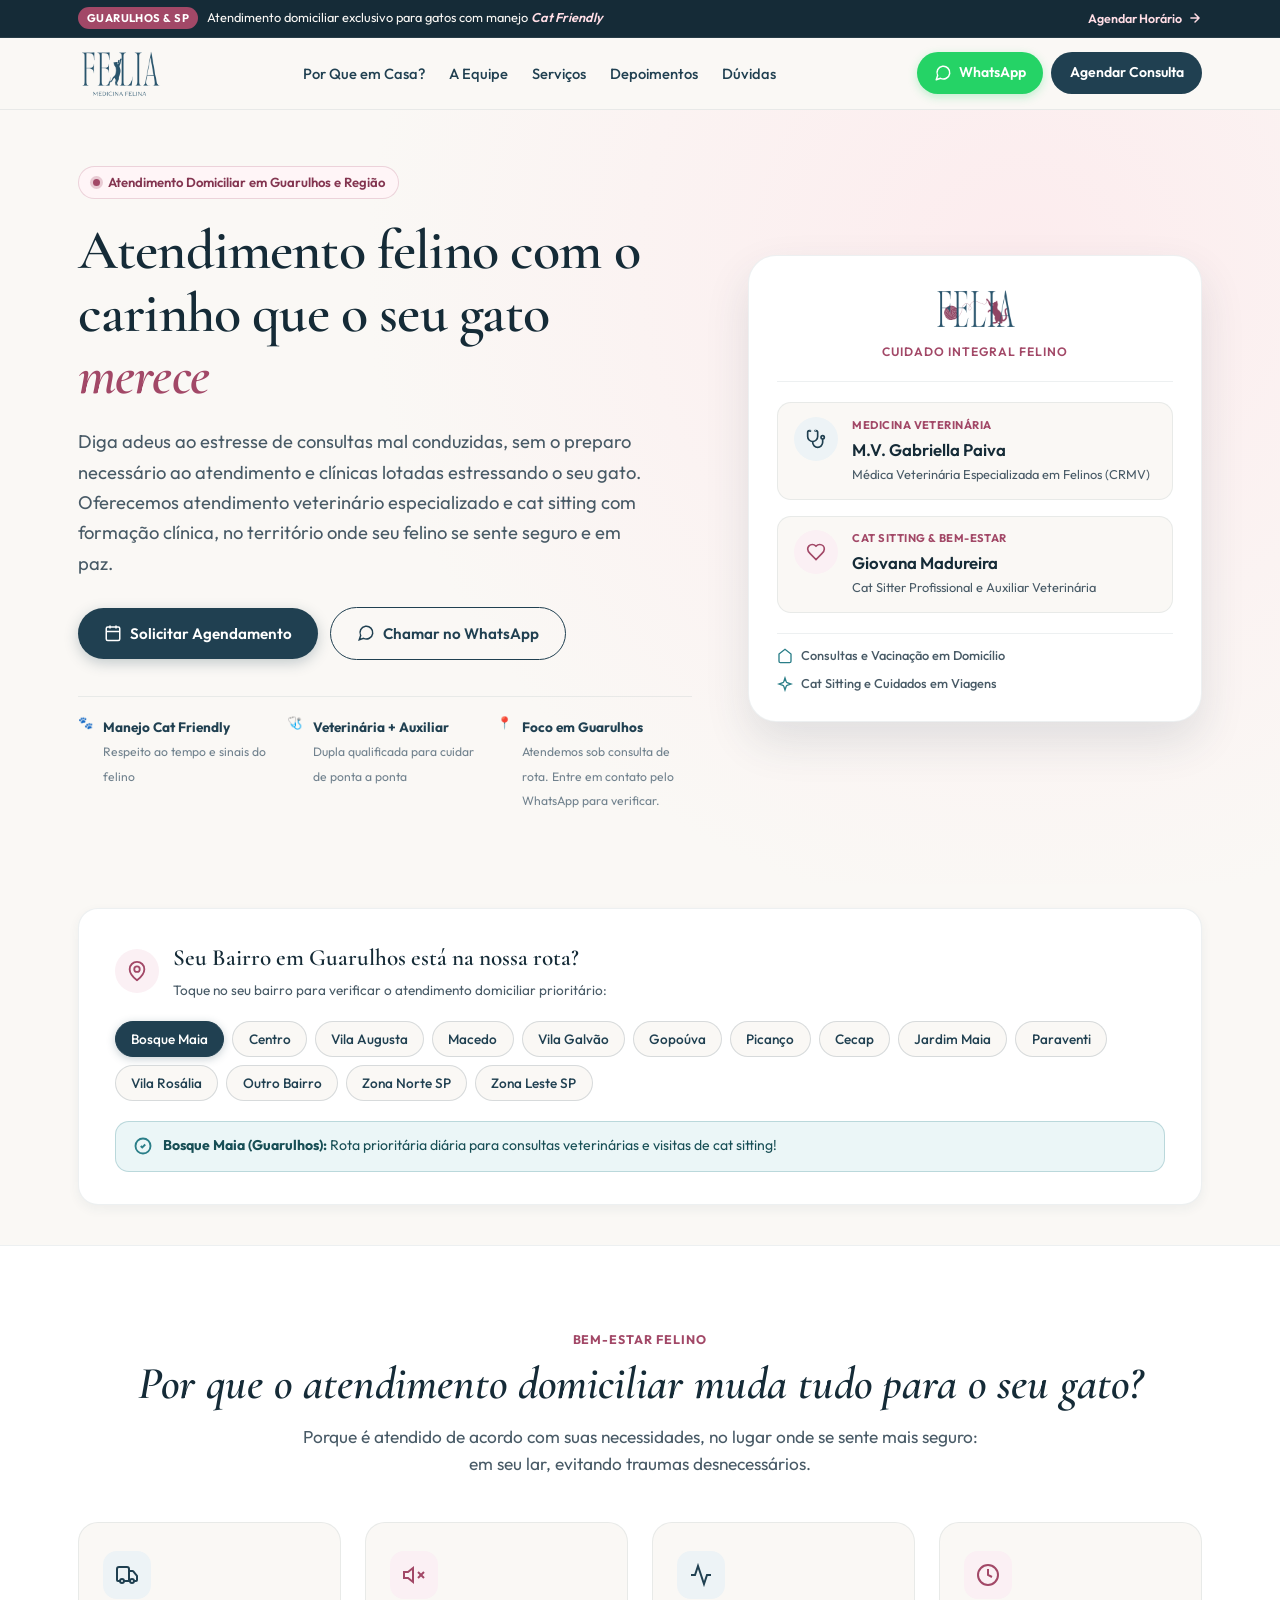
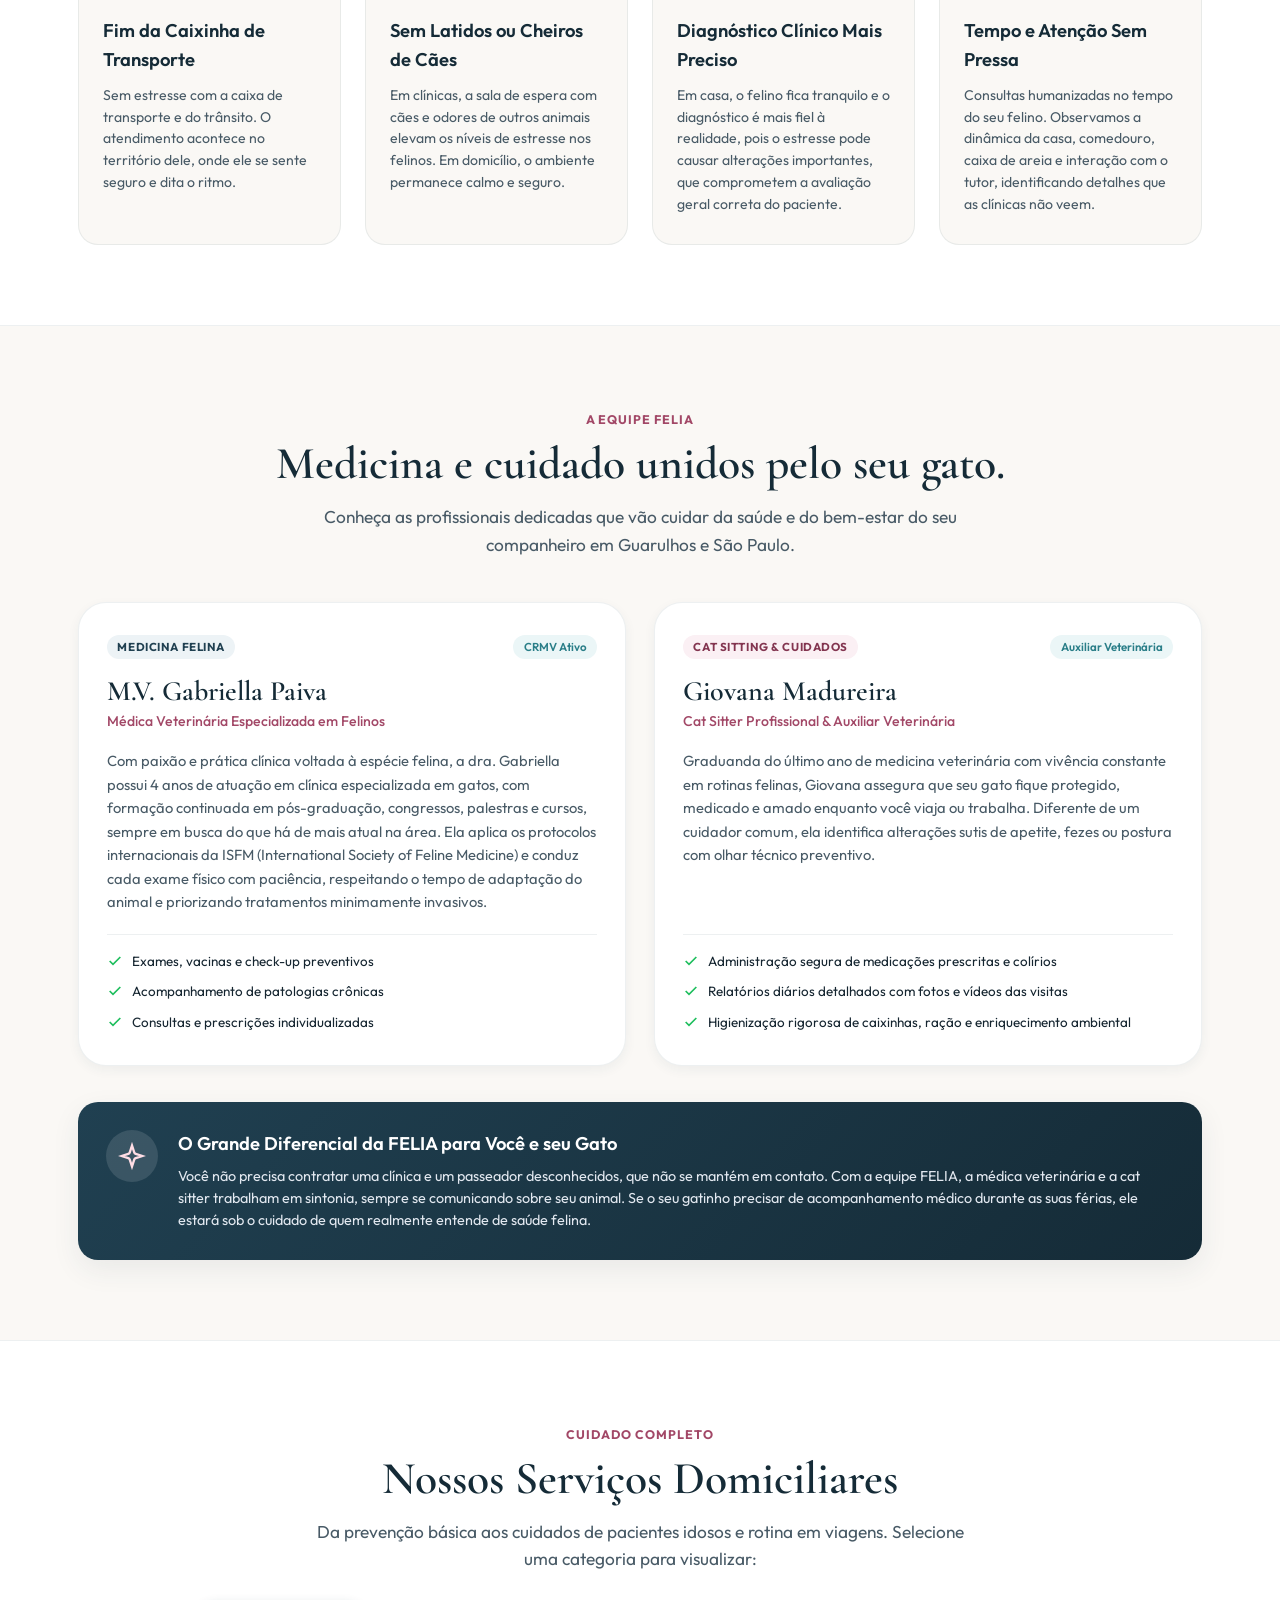
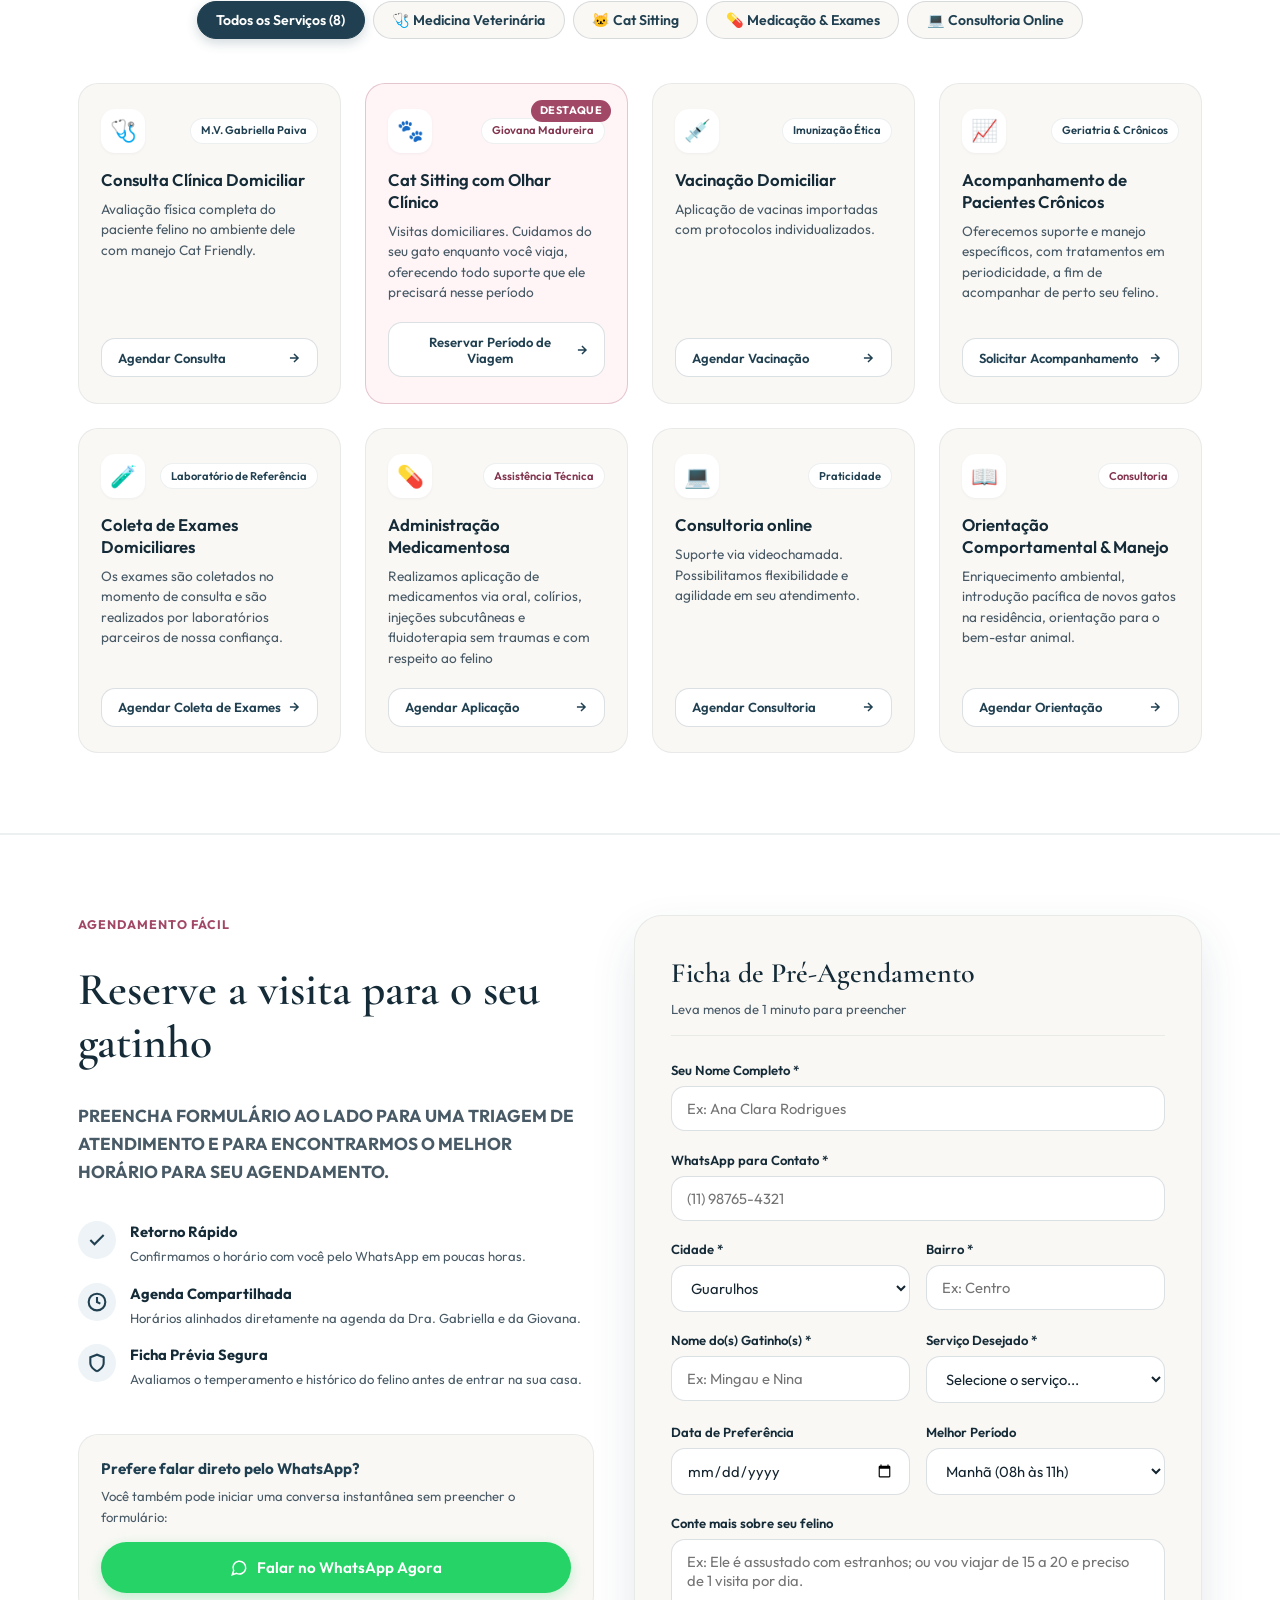
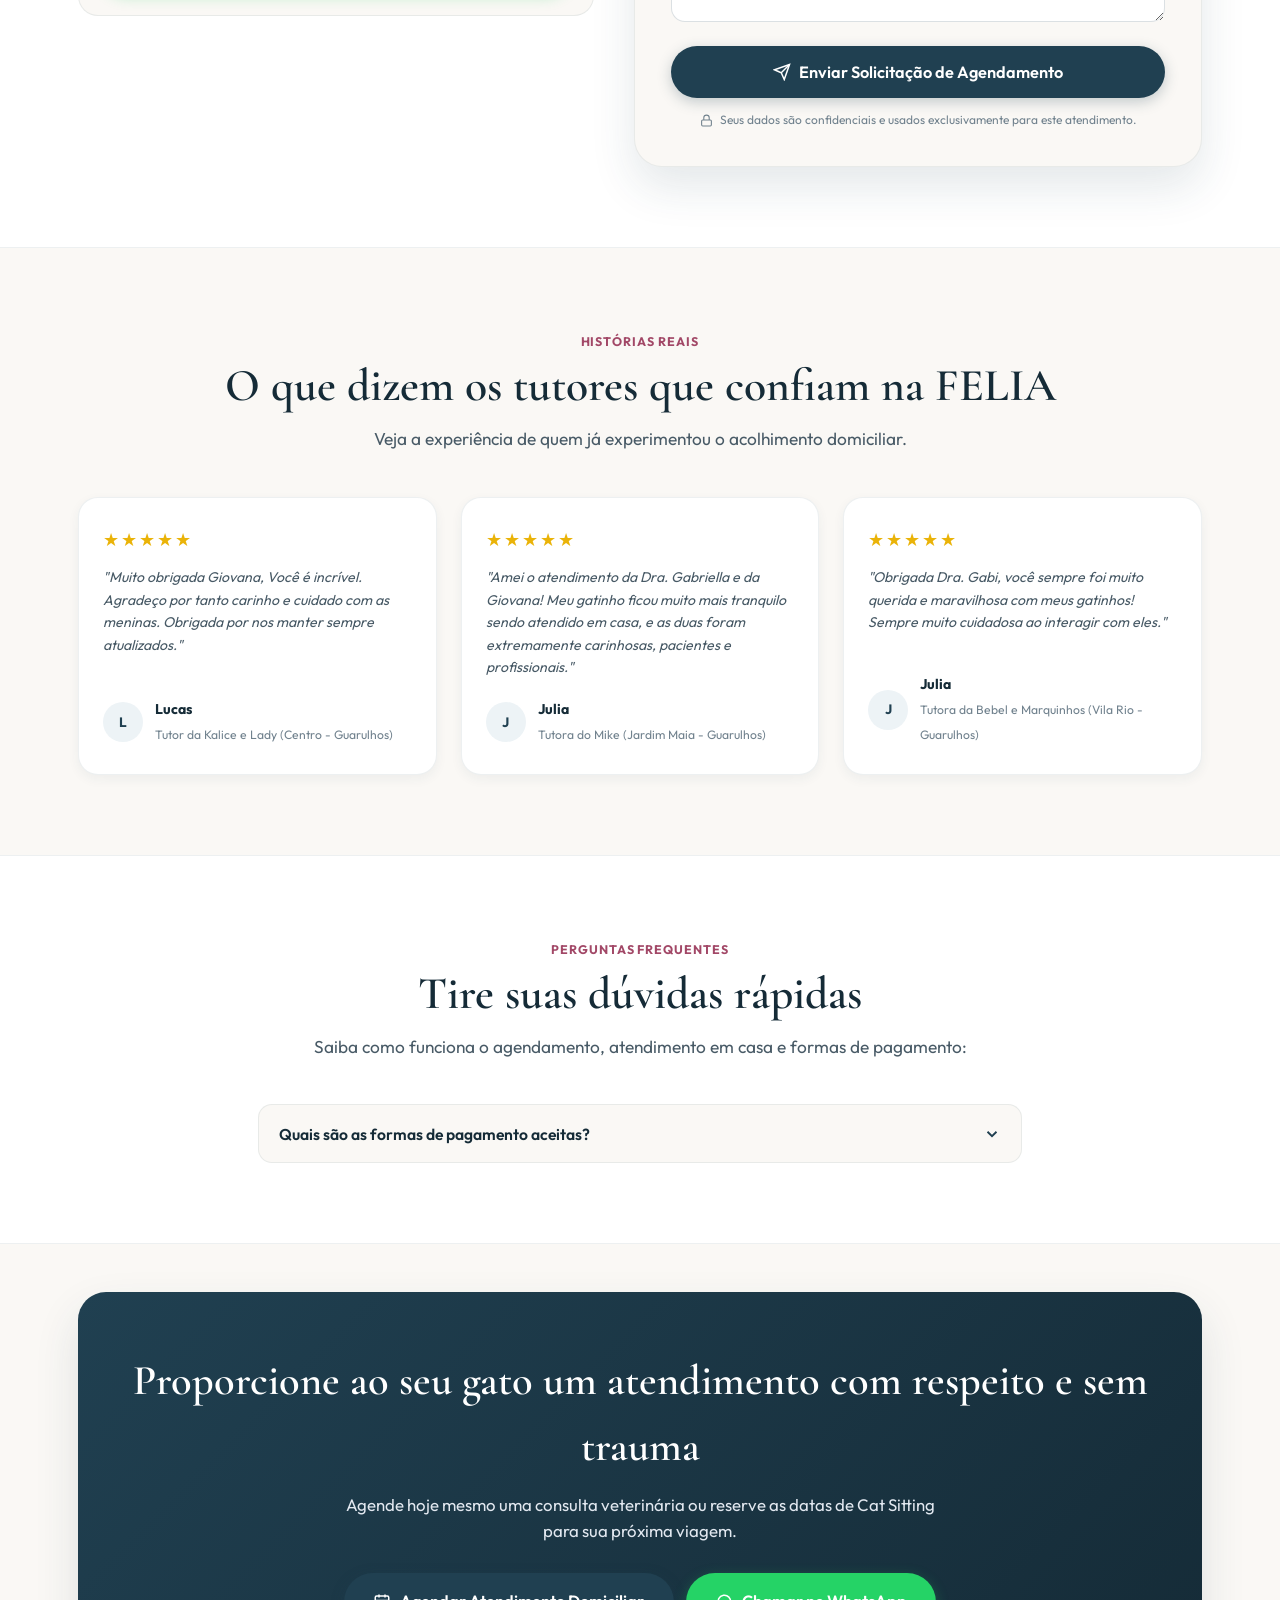
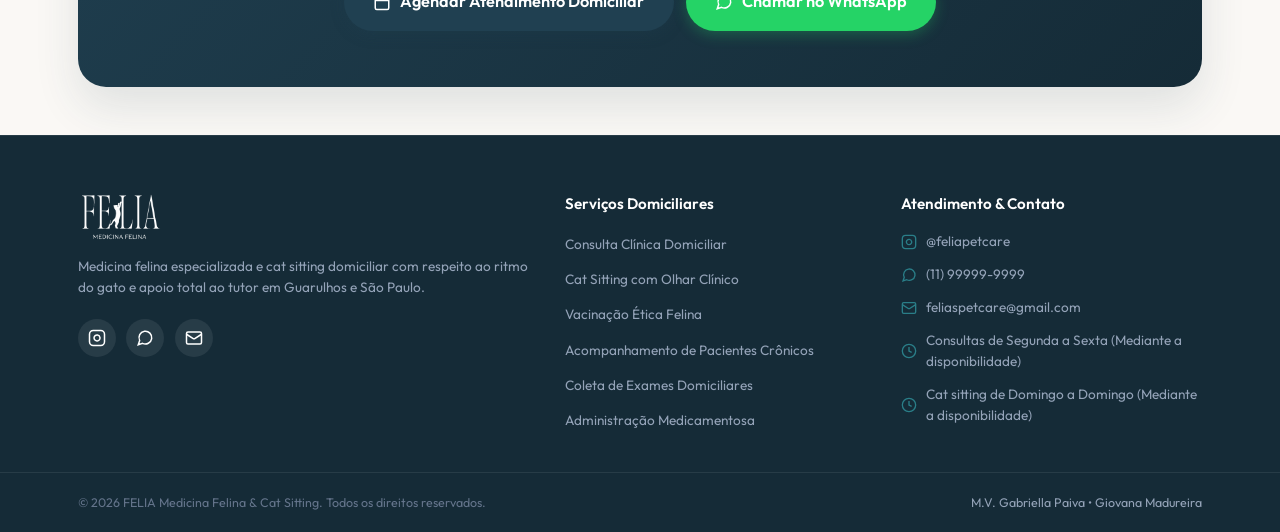
==== commit 6a0be172: "feat(testimonials): adicionar avaliacoes de Lucas e Julia na secao Historias Reais" ====
--- a/index.html
+++ b/index.html
@@ -770,6 +770,34 @@
           <article class="test-card">
             <div class="test-stars" aria-label="Avaliação 5 estrelas">★★★★★</div>
             <p class="test-quote">
+              "Muito obrigada Giovana, Você é incrível. Agradeço por tanto carinho e cuidado com as meninas. Obrigada por nos manter sempre atualizados."
+            </p>
+            <div class="test-client">
+              <div class="test-avatar">L</div>
+              <div>
+                <strong>Lucas</strong>
+                <span>Tutor da Kalice e Lady (Centro - Guarulhos)</span>
+              </div>
+            </div>
+          </article>
+
+          <article class="test-card">
+            <div class="test-stars" aria-label="Avaliação 5 estrelas">★★★★★</div>
+            <p class="test-quote">
+              "Amei o atendimento da Dra. Gabriella e da Giovana! Meu gatinho ficou muito mais tranquilo sendo atendido em casa, e as duas foram extremamente carinhosas, pacientes e profissionais."
+            </p>
+            <div class="test-client">
+              <div class="test-avatar">J</div>
+              <div>
+                <strong>Julia</strong>
+                <span>Tutora do Mike (Jardim Maia - Guarulhos)</span>
+              </div>
+            </div>
+          </article>
+
+          <article class="test-card">
+            <div class="test-stars" aria-label="Avaliação 5 estrelas">★★★★★</div>
+            <p class="test-quote">
               "Obrigada Dra. Gabi, você sempre foi muito querida e maravilhosa com meus gatinhos! Sempre muito cuidadosa ao interagir com eles."
             </p>
             <div class="test-client">
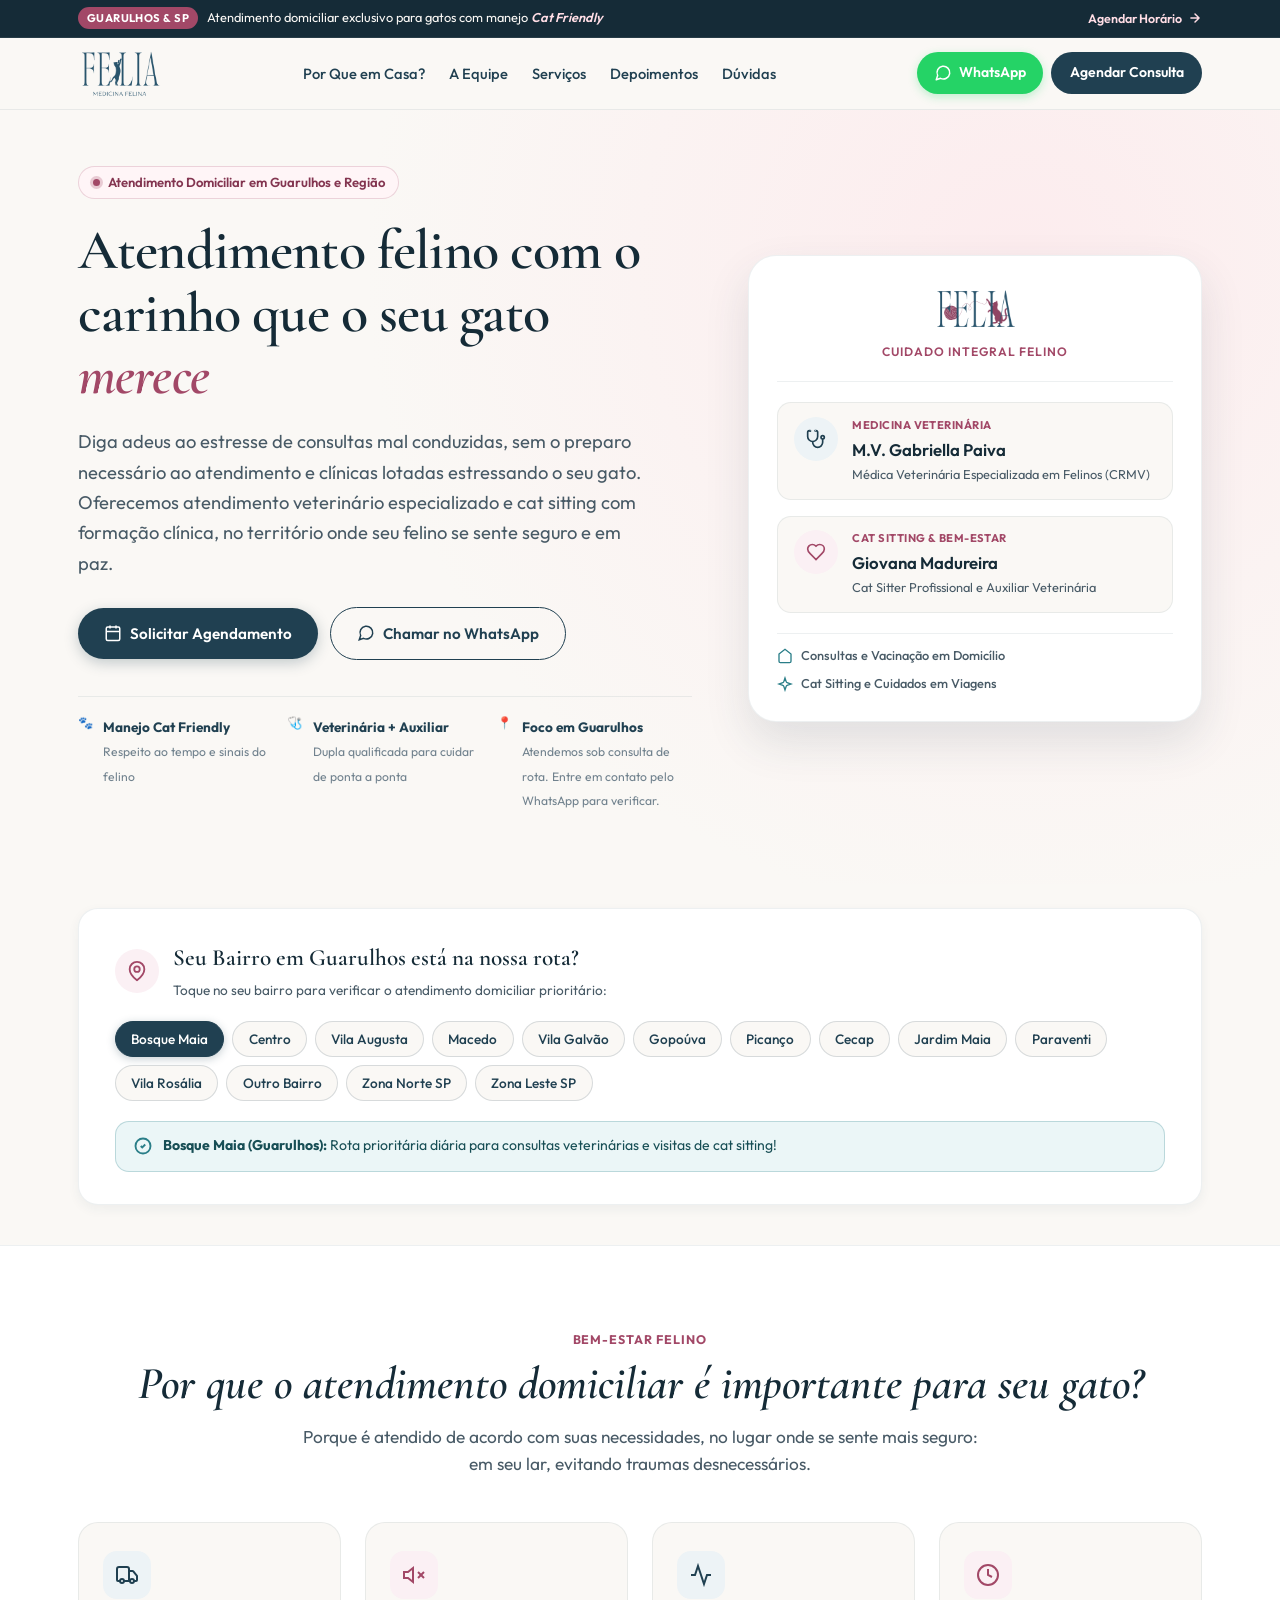
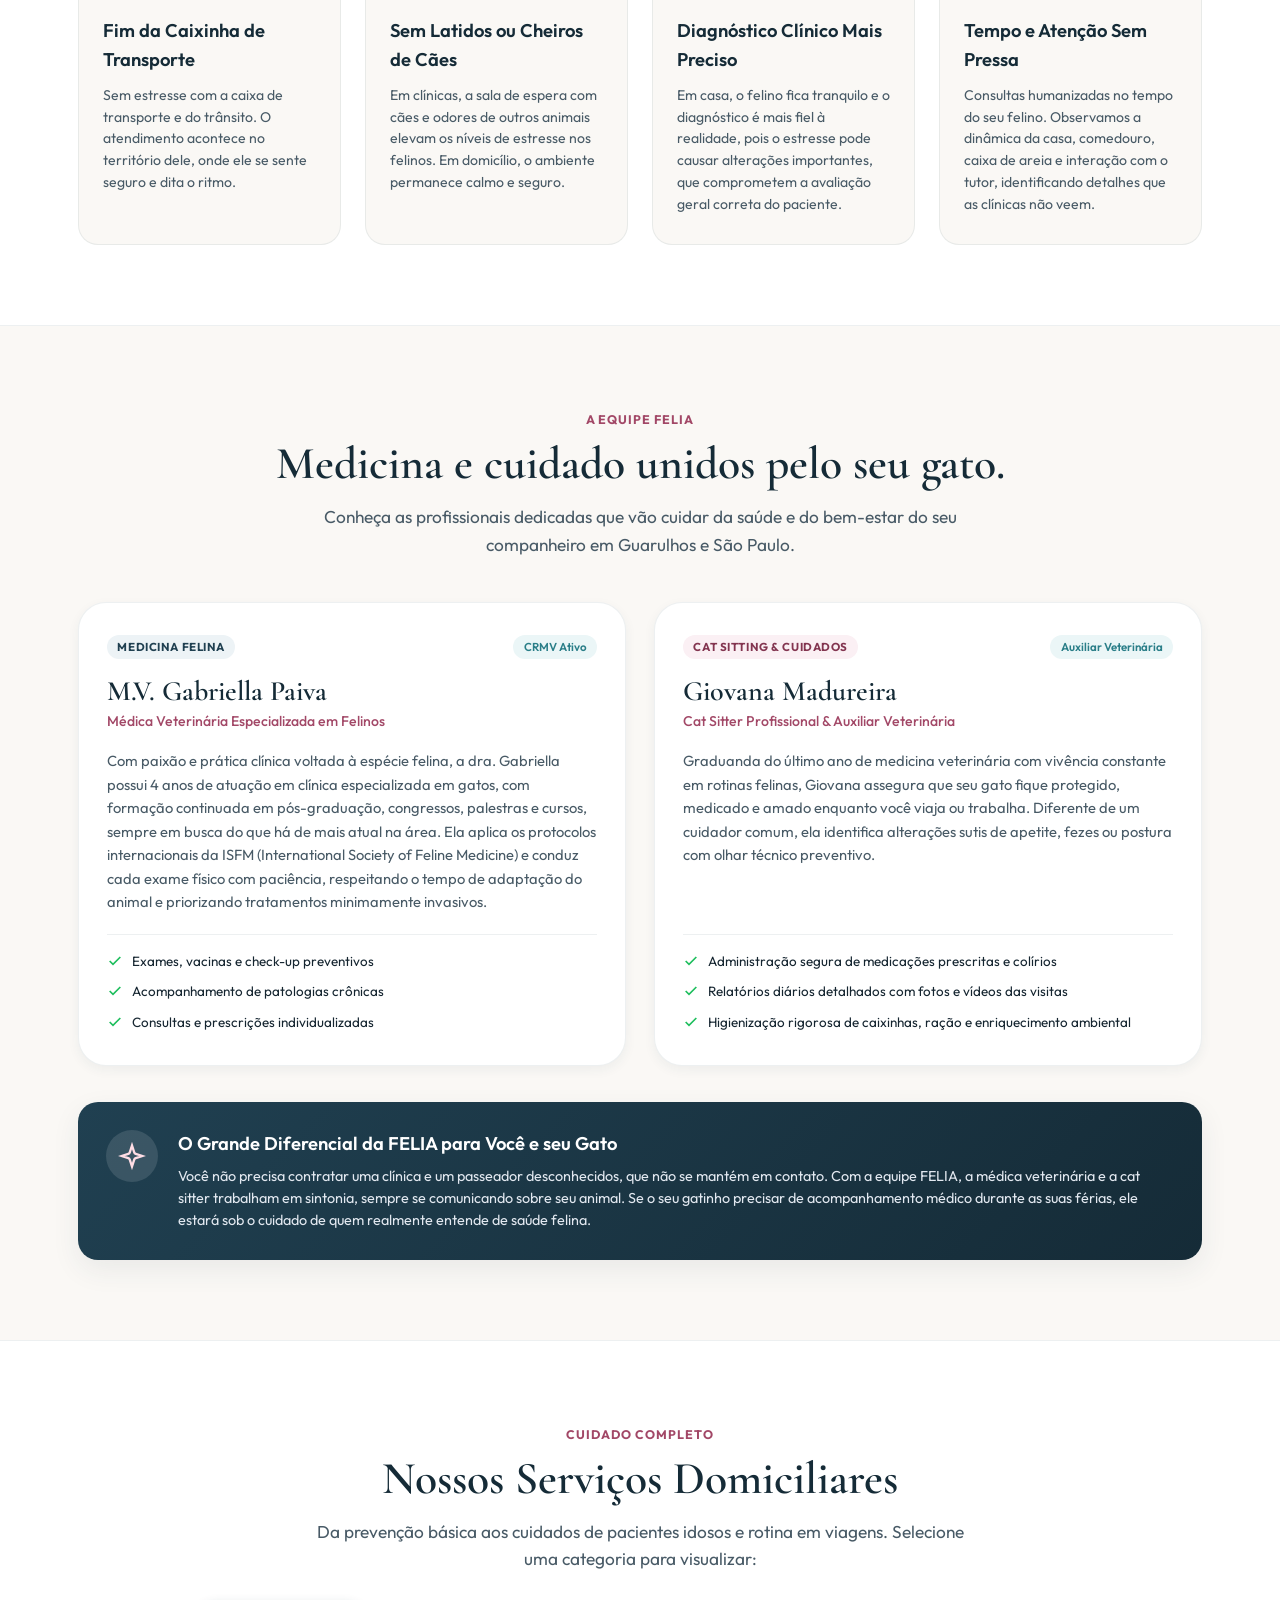
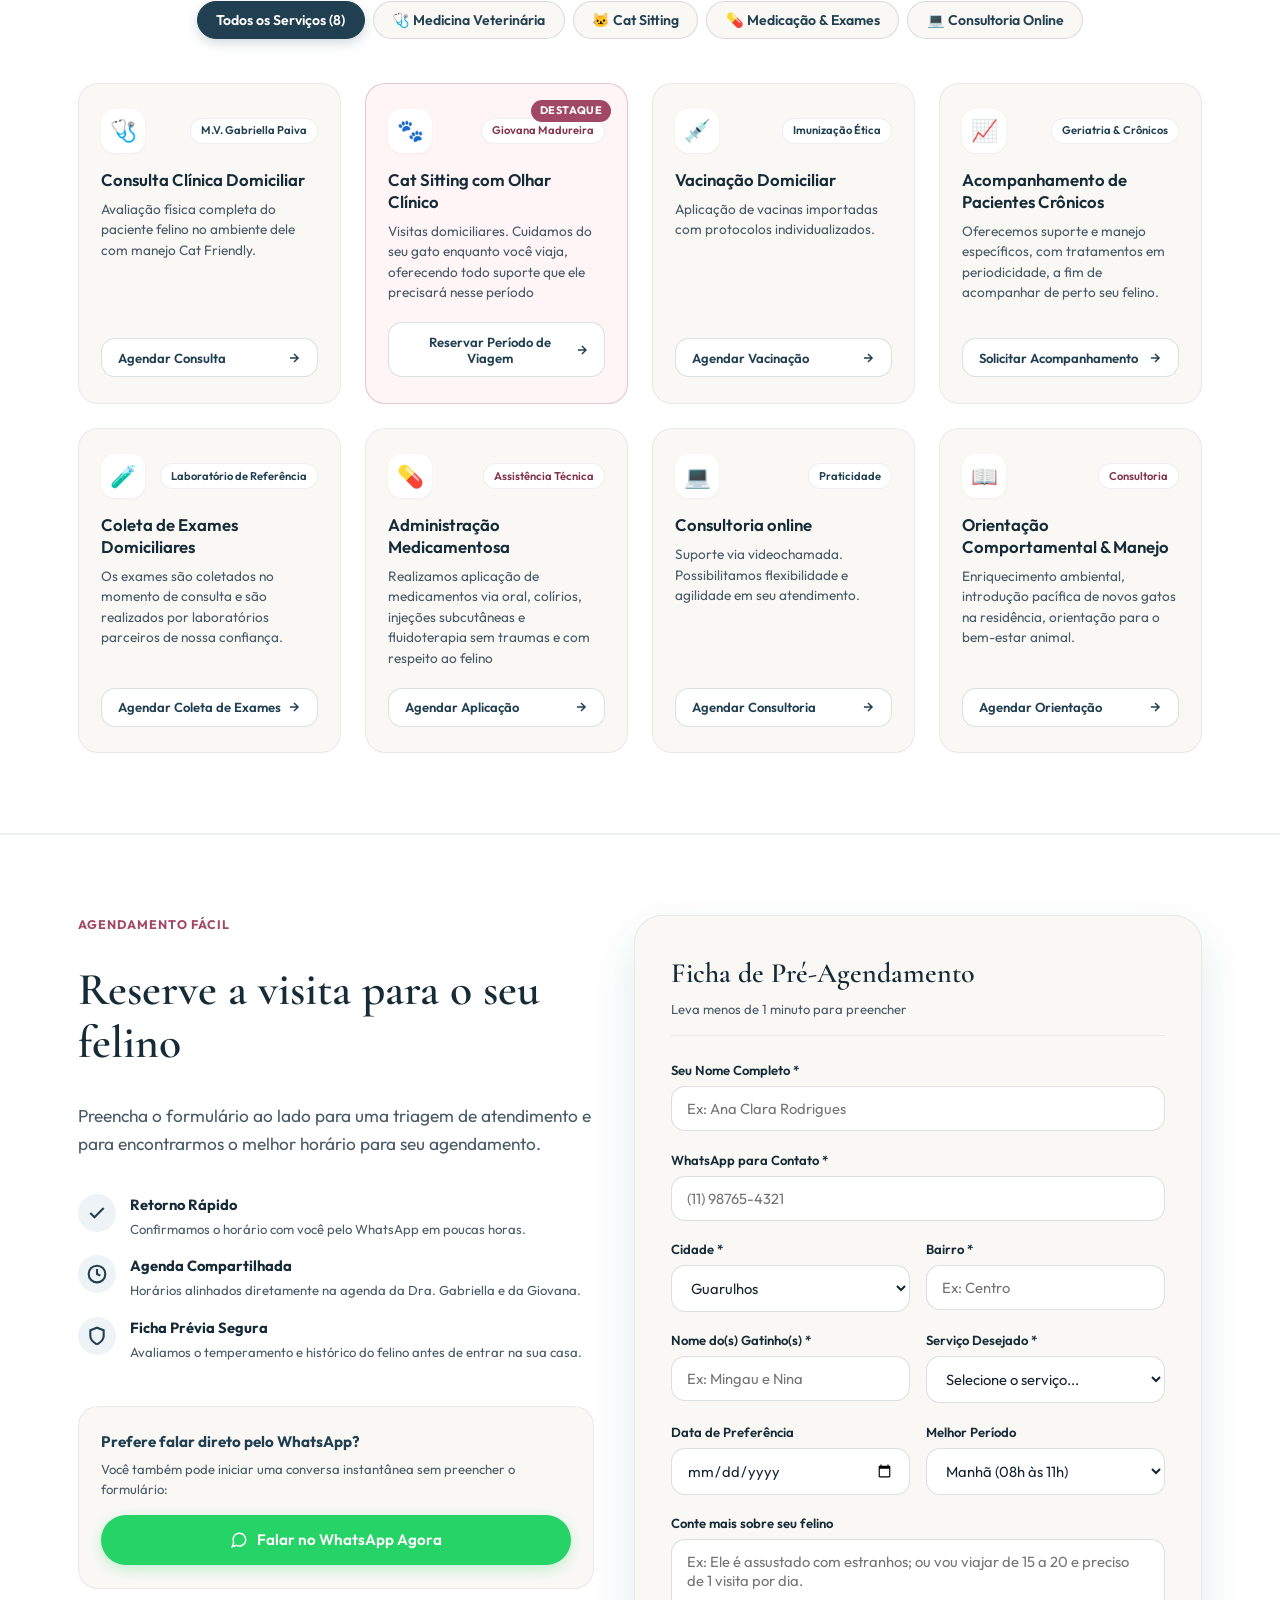
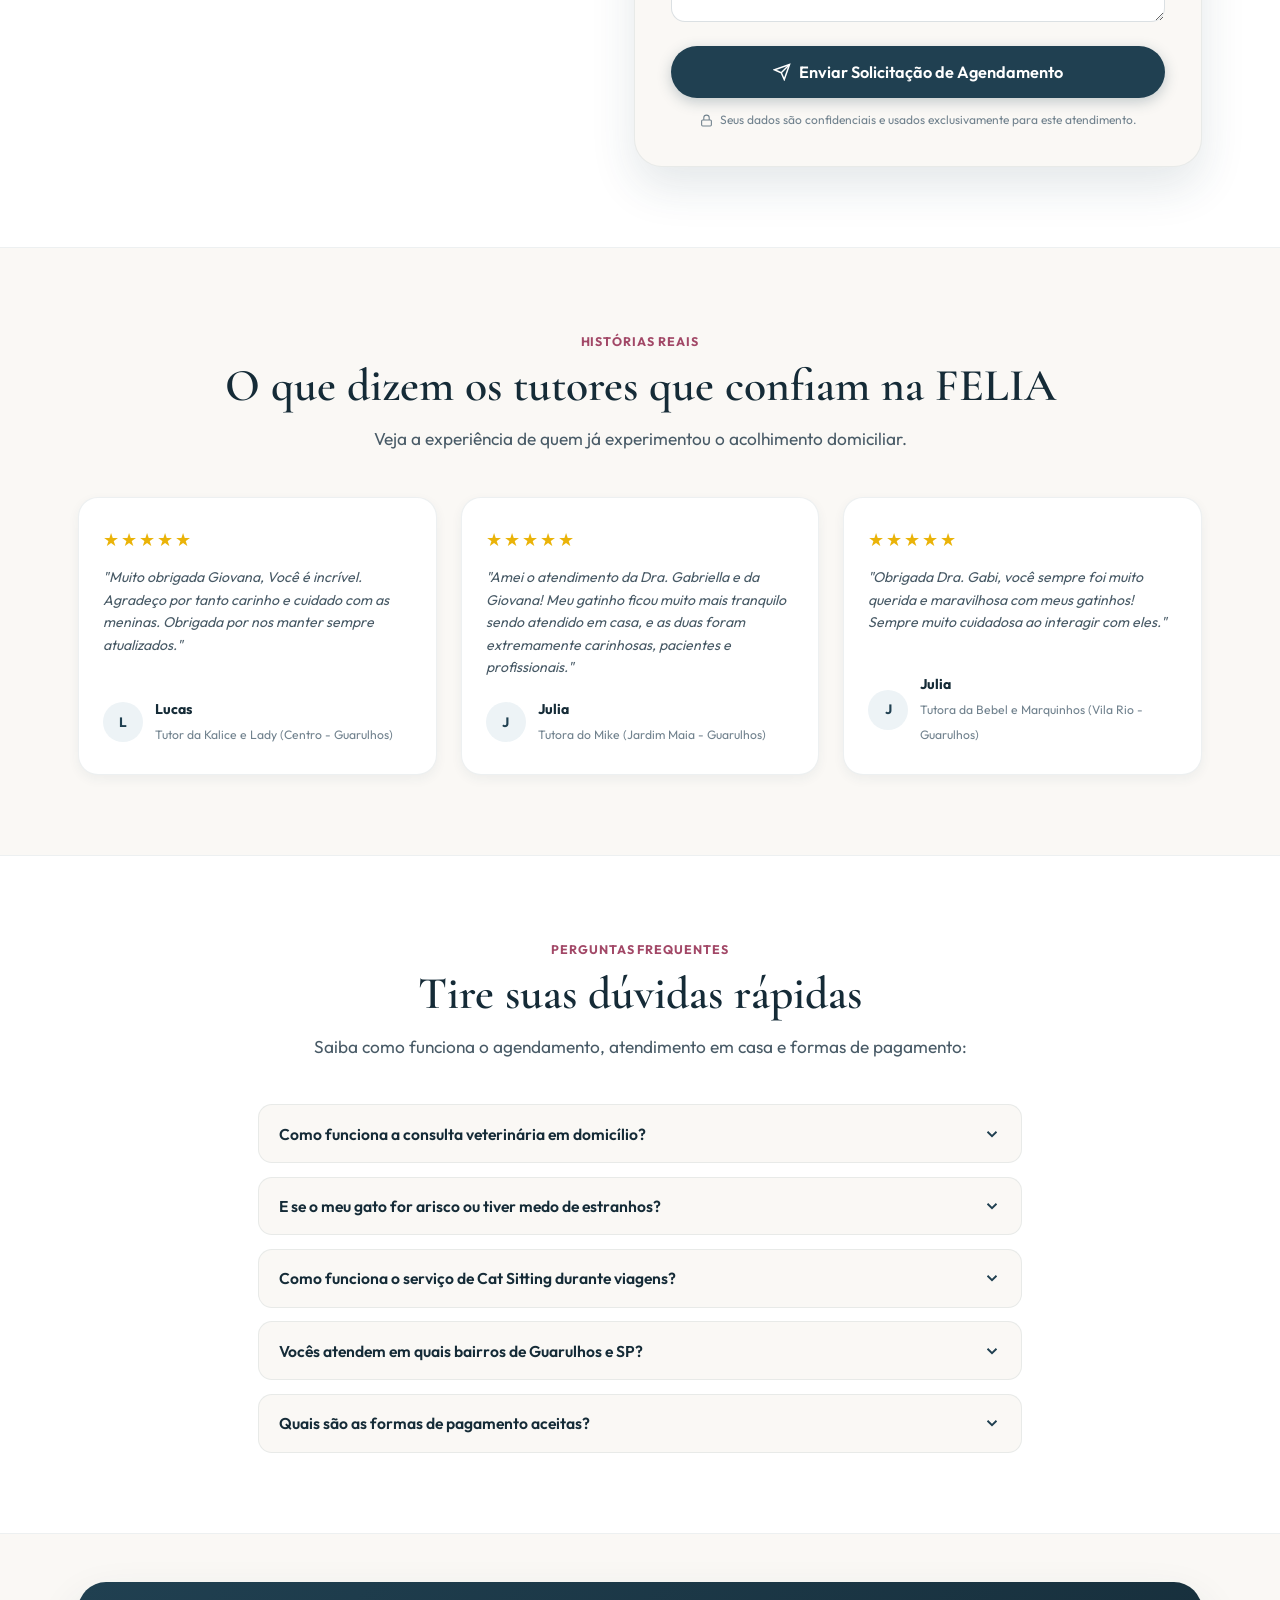
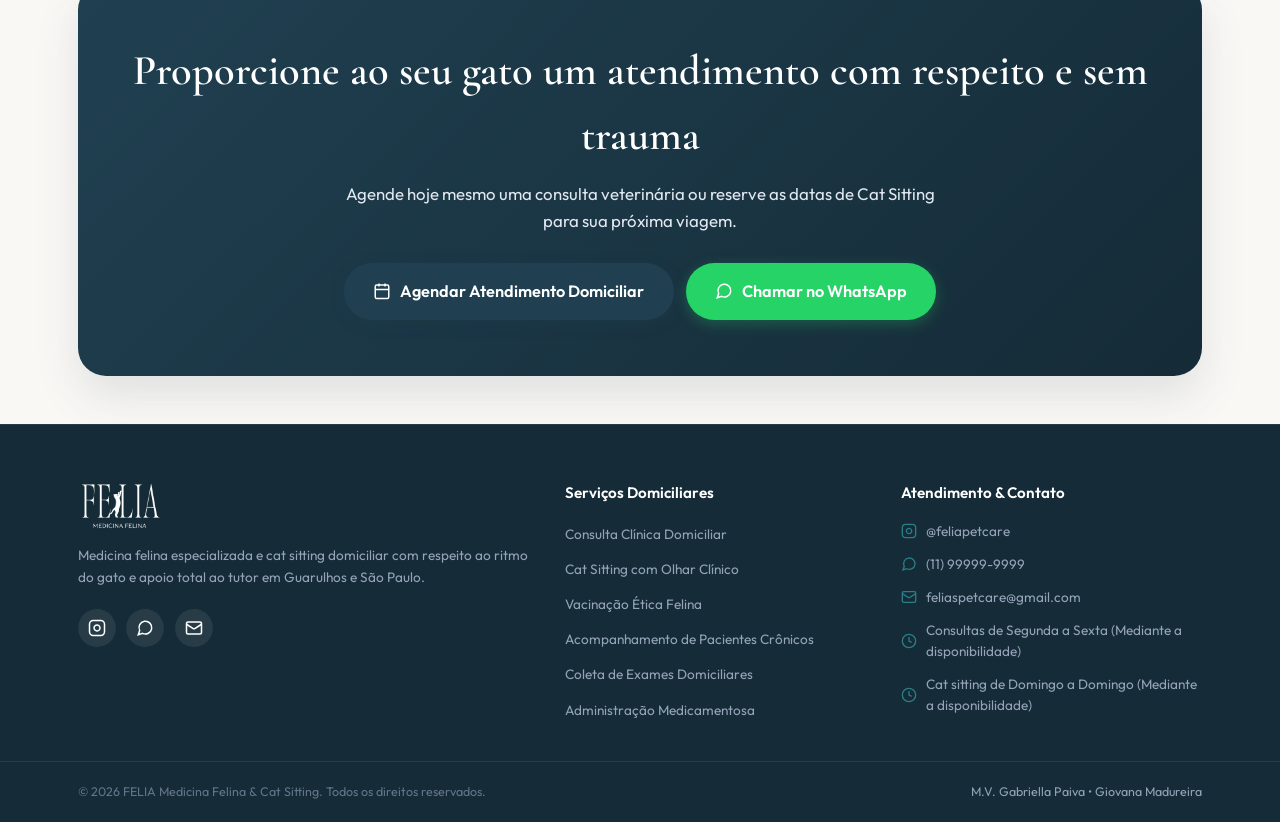
==== commit fbb10687: "fix(copy): restaurar FAQ completo com edicoes e ajustar textos de agendamento e diferenciais" ====
--- a/index.html
+++ b/index.html
@@ -294,7 +294,7 @@
         
         <header class="section-heading text-center">
           <span class="section-tag">Bem-estar Felino</span>
-          <h2 class="section-title italic-title">Por que o atendimento domiciliar muda tudo para o seu gato?</h2>
+          <h2 class="section-title italic-title">Por que o atendimento domiciliar é importante para seu gato?</h2>
           <p class="section-lead">
             Porque é atendido de acordo com suas necessidades, no lugar onde se sente mais seguro: em seu lar, evitando traumas desnecessários.
           </p>
@@ -579,9 +579,9 @@
           <!-- Lado Informativo -->
           <div class="booking-side-info">
             <span class="section-tag">Agendamento Fácil</span>
-            <h2 class="section-title">Reserve a visita para o seu gatinho</h2>
+            <h2 class="section-title">Reserve a visita para o seu felino</h2>
             <p class="section-lead">
-              <strong>PREENCHA FORMULÁRIO AO LADO PARA UMA TRIAGEM DE ATENDIMENTO E PARA ENCONTRARMOS O MELHOR HORÁRIO PARA SEU AGENDAMENTO.</strong>
+              Preencha o formulário ao lado para uma triagem de atendimento e para encontrarmos o melhor horário para seu agendamento.
             </p>
 
             <div class="booking-guarantees">
@@ -827,6 +827,54 @@
 
         <div class="accordion" id="faqAccordion">
           
+          <div class="accordion-item">
+            <button type="button" class="accordion-header" aria-expanded="false">
+              <span>Como funciona a consulta veterinária em domicílio?</span>
+              <svg class="accordion-chevron" viewBox="0 0 24 24" width="18" height="18" fill="none" stroke="currentColor" stroke-width="2.5"><path d="m6 9 6 6 6-6"/></svg>
+            </button>
+            <div class="accordion-panel">
+              <div class="accordion-content">
+                A Dra. Gabriella vai até o seu endereço no horário marcado, com consulta conduzida no ritmo do próprio gato, onde ele se sentir mais confortável, sem nenhuma contenção inadequada.
+              </div>
+            </div>
+          </div>
+
+          <div class="accordion-item">
+            <button type="button" class="accordion-header" aria-expanded="false">
+              <span>E se o meu gato for arisco ou tiver medo de estranhos?</span>
+              <svg class="accordion-chevron" viewBox="0 0 24 24" width="18" height="18" fill="none" stroke="currentColor" stroke-width="2.5"><path d="m6 9 6 6 6-6"/></svg>
+            </button>
+            <div class="accordion-panel">
+              <div class="accordion-content">
+                Somos treinadas no manejo <em>Cat Friendly</em>. Não usamos força nem imobilizações agressivas. Usamos técnicas de aproximação progressiva, petiscos e feromônios sintéticos (como Feliway) para que o felino compreenda que está seguro no seu território.
+              </div>
+            </div>
+          </div>
+
+          <div class="accordion-item">
+            <button type="button" class="accordion-header" aria-expanded="false">
+              <span>Como funciona o serviço de Cat Sitting durante viagens?</span>
+              <svg class="accordion-chevron" viewBox="0 0 24 24" width="18" height="18" fill="none" stroke="currentColor" stroke-width="2.5"><path d="m6 9 6 6 6-6"/></svg>
+            </button>
+            <div class="accordion-panel">
+              <div class="accordion-content">
+                A Giovana realiza visitas diárias na sua casa. Limpa minuciosamente as caixas de areia, troca a água por água fresca filtrada, serve a ração nos horários habituais, medica se necessário e dedica tempo de qualidade para brincar e fazer companhia. A cada visita, você recebe fotos e vídeos da rotina dele!
+              </div>
+            </div>
+          </div>
+
+          <div class="accordion-item">
+            <button type="button" class="accordion-header" aria-expanded="false">
+              <span>Vocês atendem em quais bairros de Guarulhos e SP?</span>
+              <svg class="accordion-chevron" viewBox="0 0 24 24" width="18" height="18" fill="none" stroke="currentColor" stroke-width="2.5"><path d="m6 9 6 6 6-6"/></svg>
+            </button>
+            <div class="accordion-panel">
+              <div class="accordion-content">
+                Atendemos toda a cidade de Guarulhos (Bosque Maia, Centro, Vila Augusta, Macedo, Cecap, Vila Galvão, Gopoúva, Picanço, etc.) e bairros da Zona Norte e Zona Leste de São Paulo (Santana, Tucuruvi, Penha, Tatuapé). Outras regiões podem ser verificadas pelo WhatsApp.
+              </div>
+            </div>
+          </div>
+
           <div class="accordion-item">
             <button type="button" class="accordion-header" aria-expanded="false">
               <span>Quais são as formas de pagamento aceitas?</span>
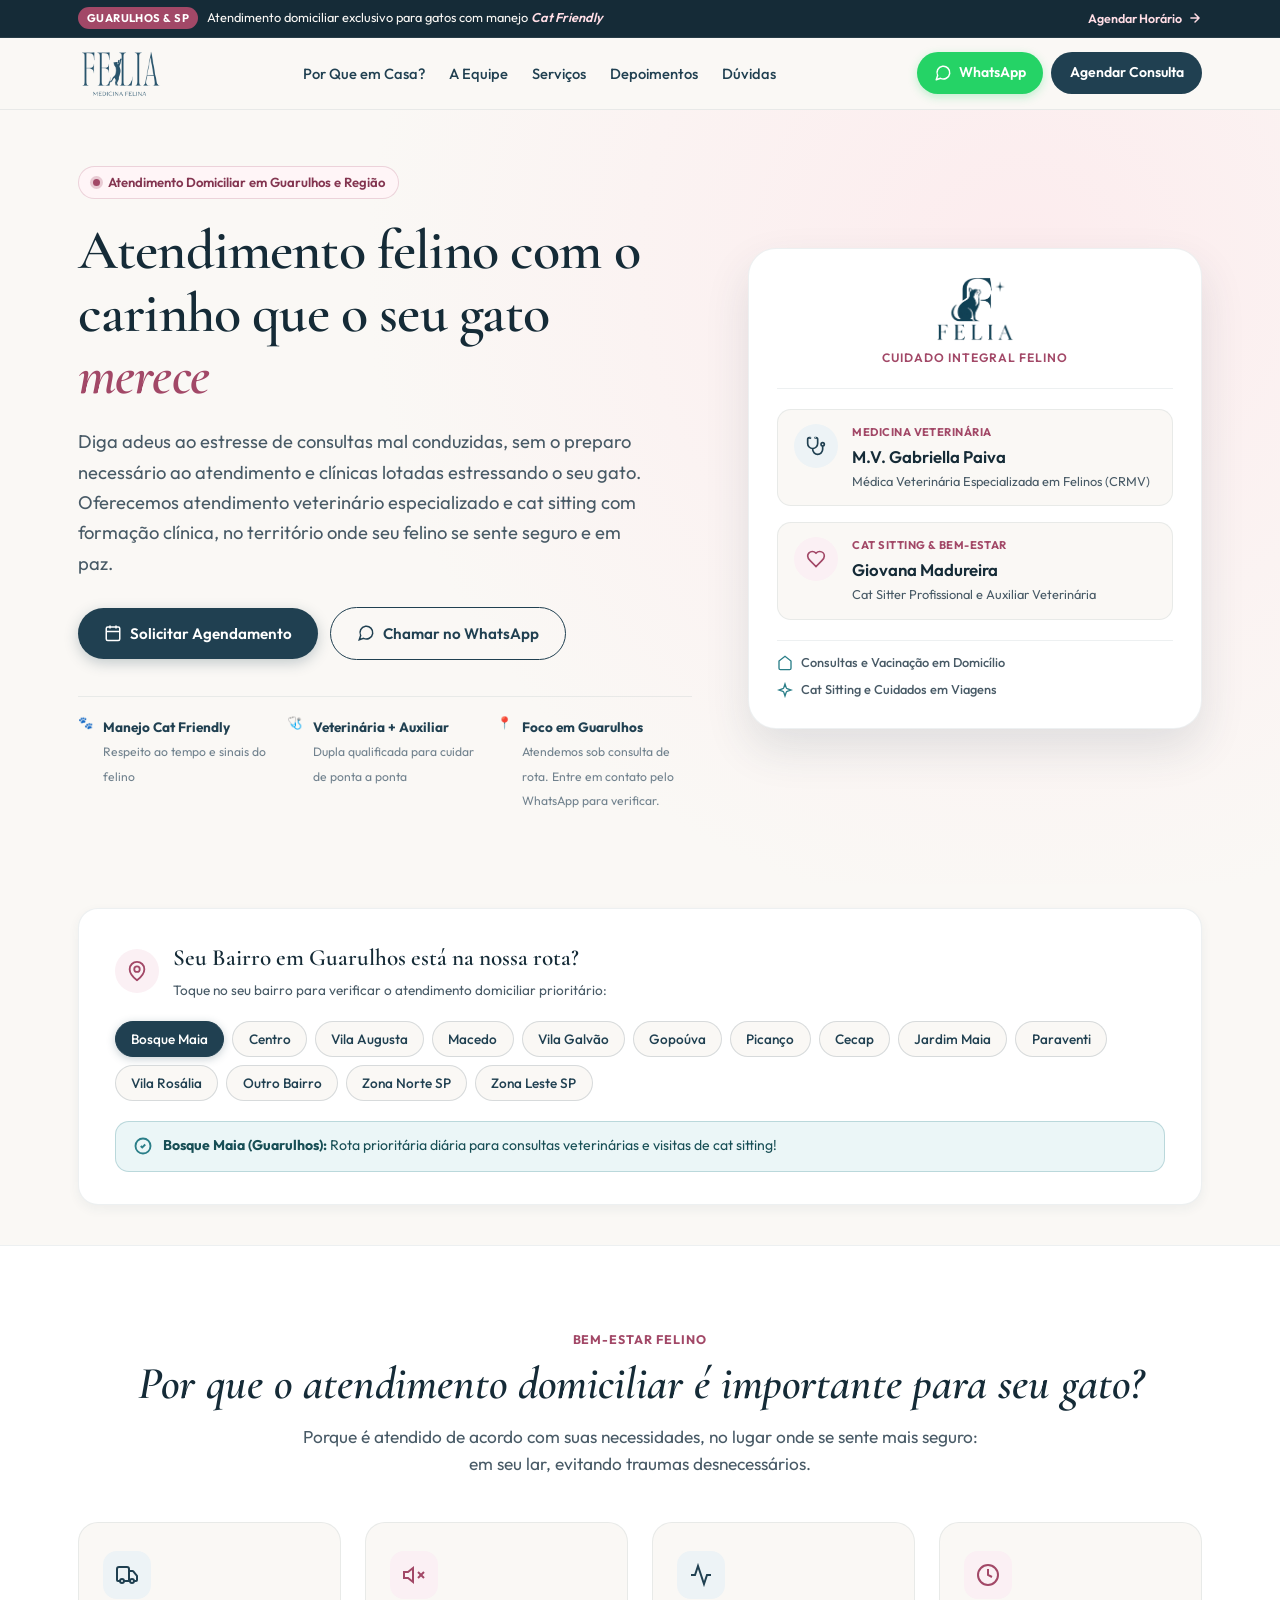
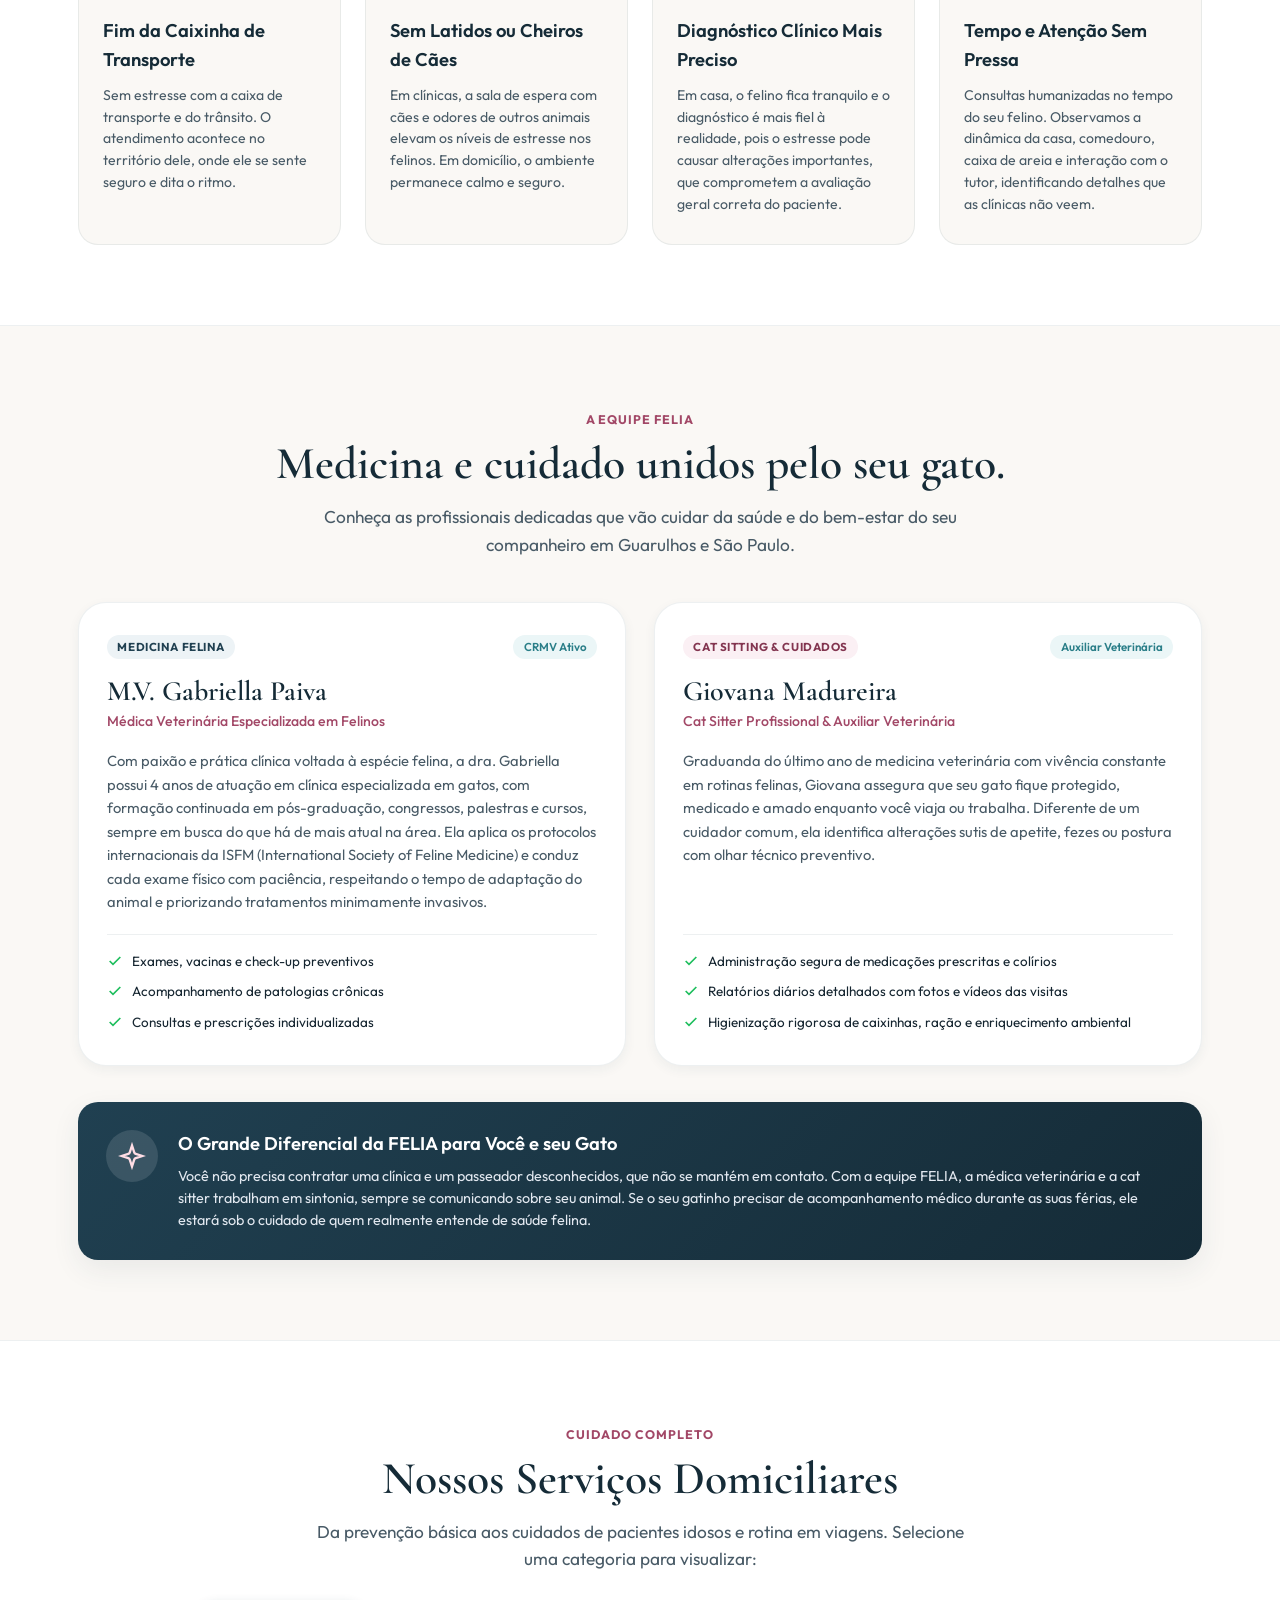
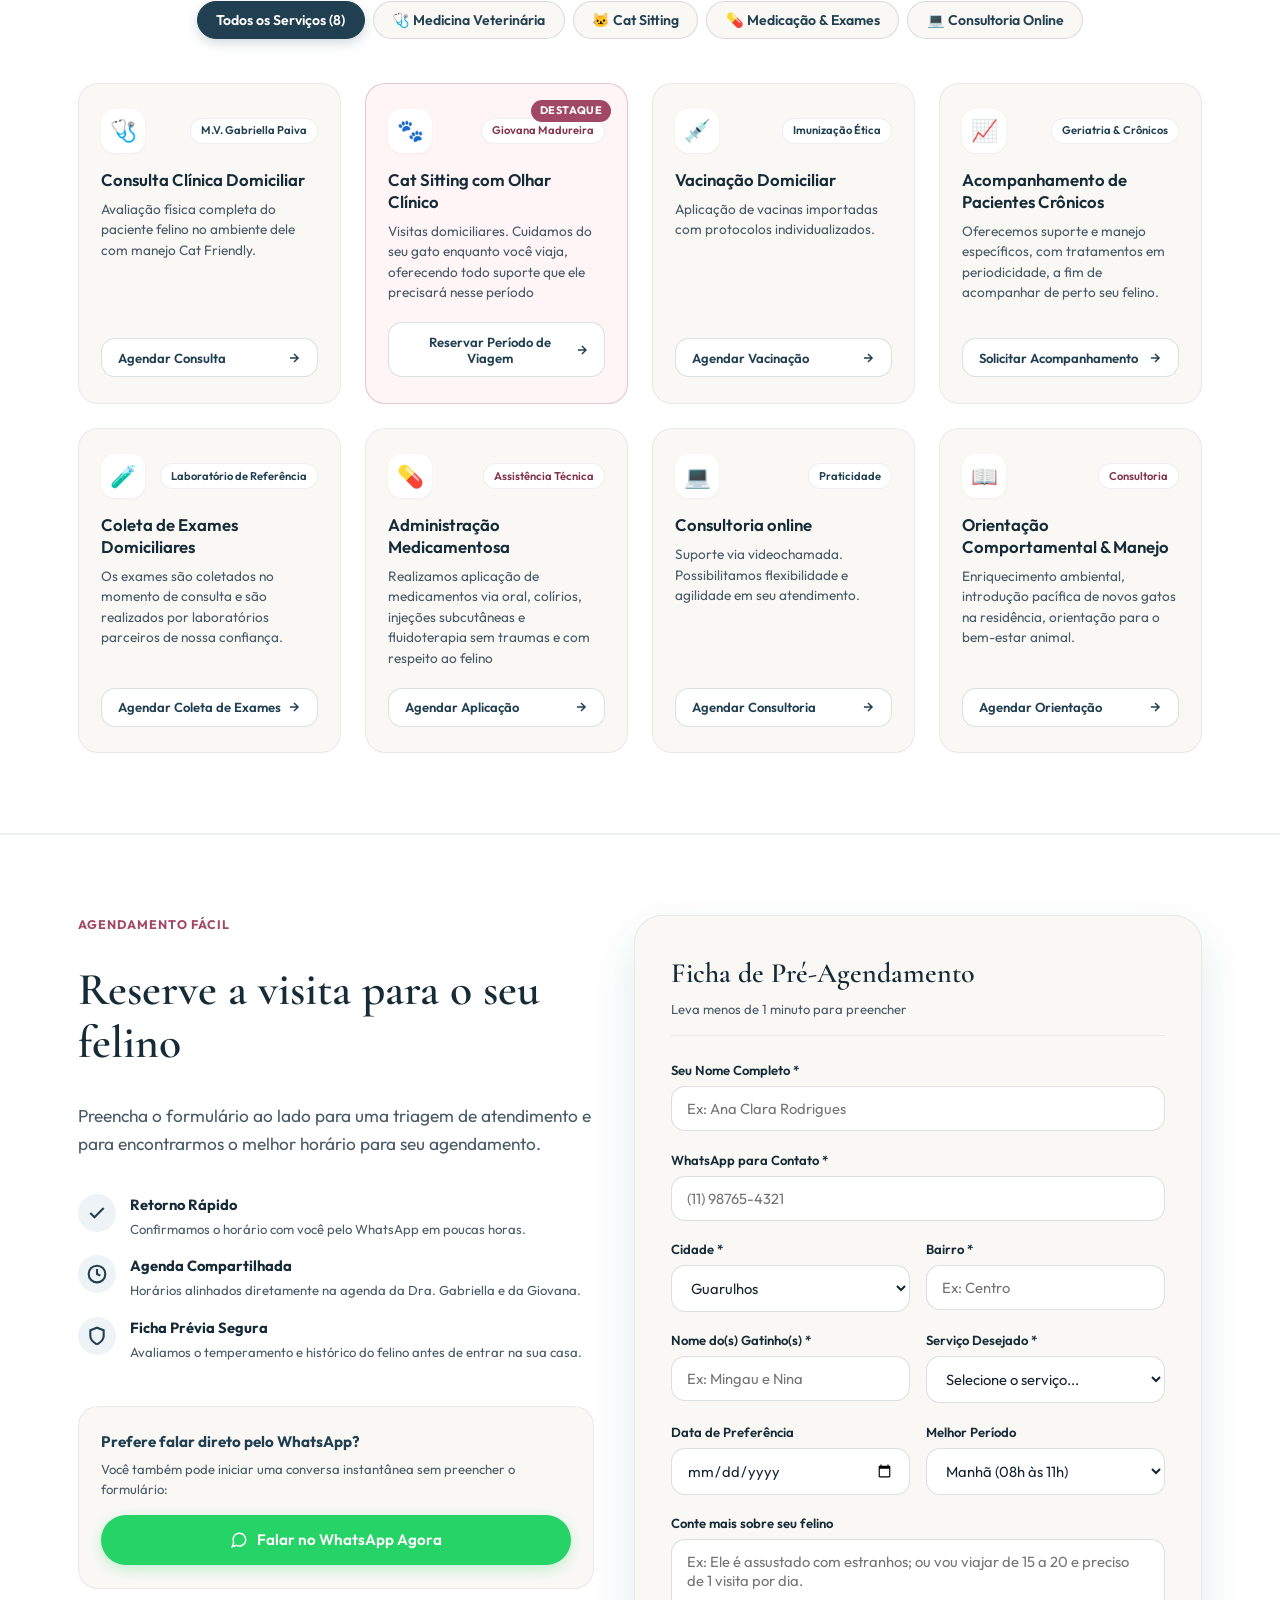
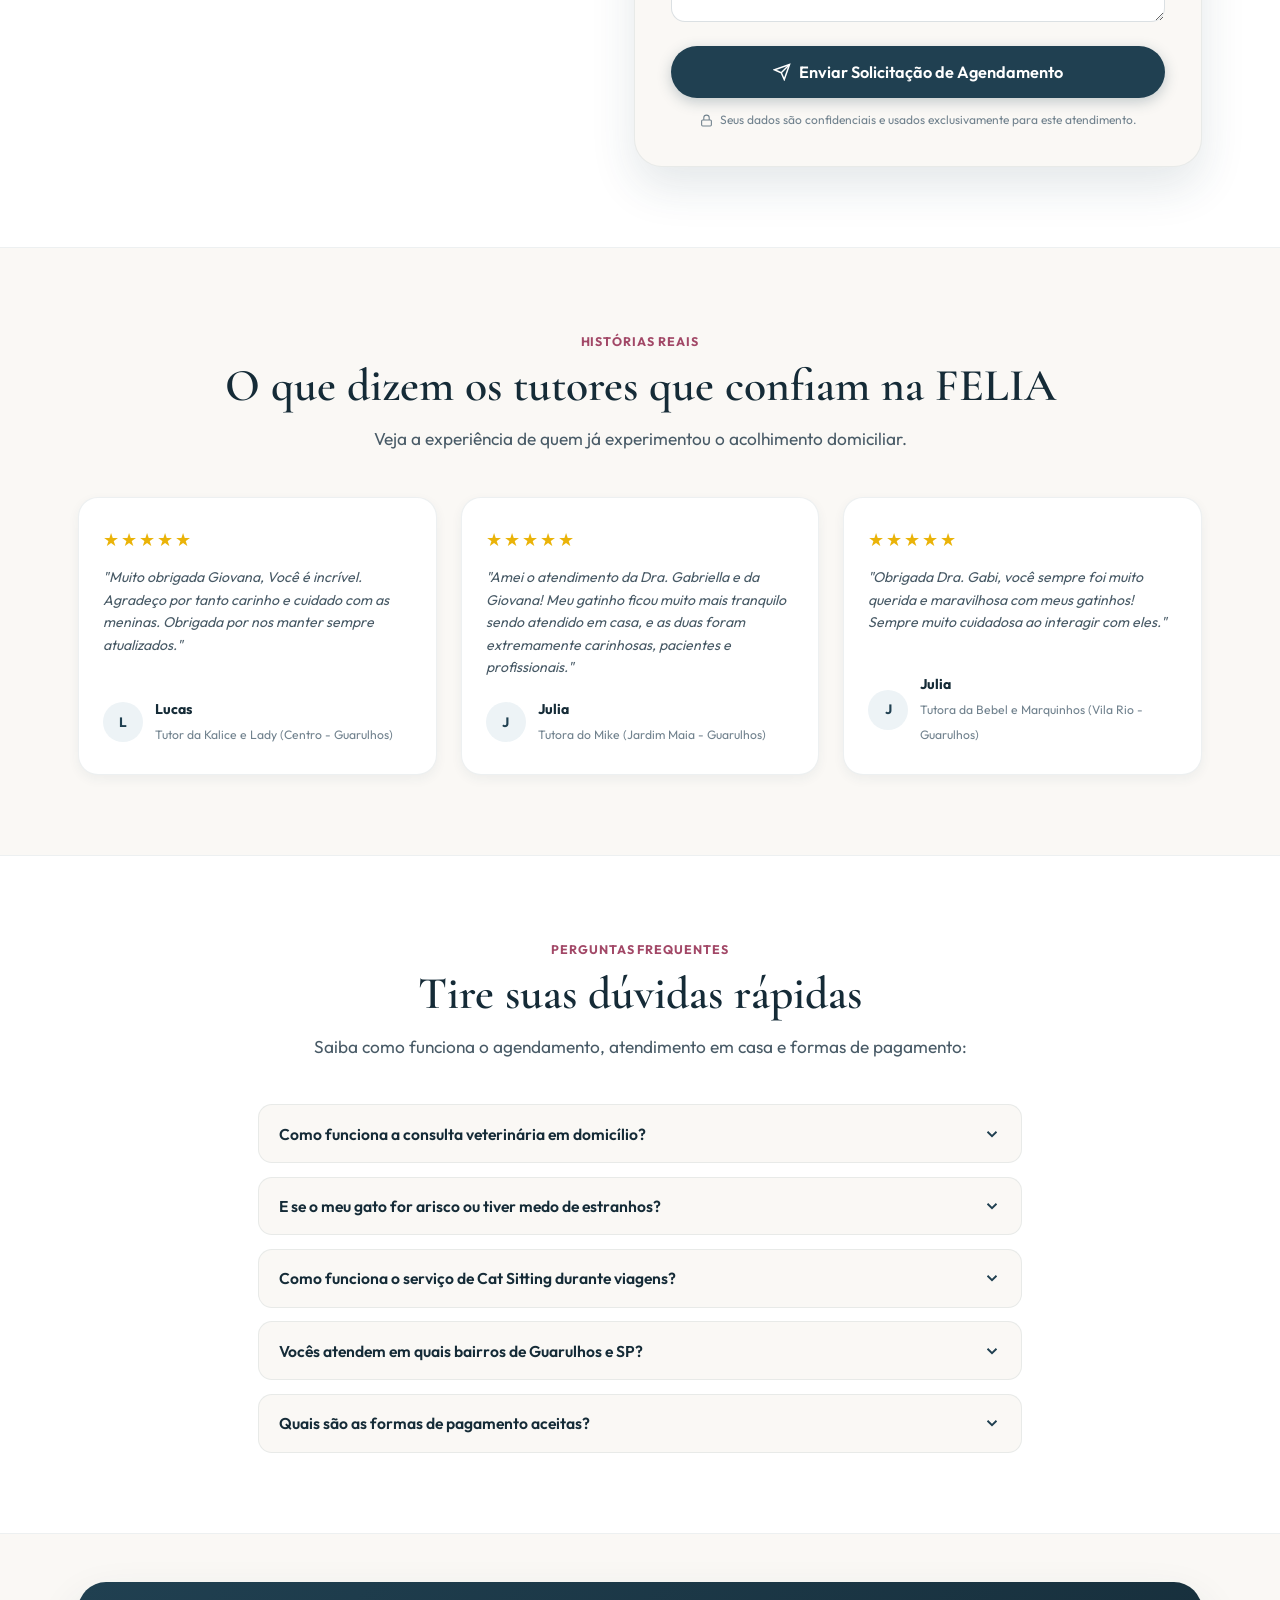
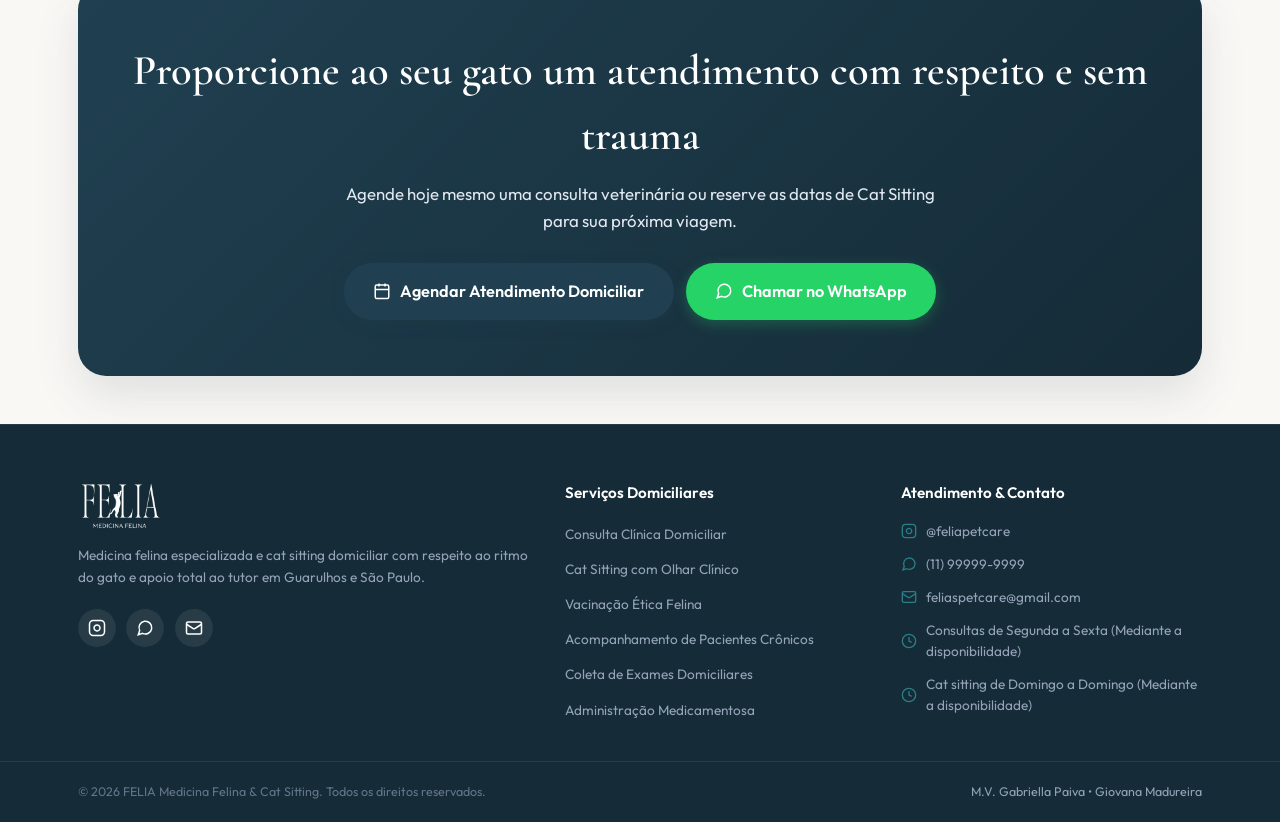
==== commit 59e47f9a: "feat(branding): atualizar logo do cartao das fundadoras com emblema transparente" ====
--- a/index.html
+++ b/index.html
@@ -77,11 +77,7 @@
           <span>Agendar Consulta</span>
         </a>
 
-        <!-- Botão Menu Mobile (Design Cirúrgico & Acessível) -->
-        <button type="button" class="mobile-menu-trigger" id="mobileMenuTrigger" aria-label="Abrir menu de navegação" aria-expanded="false" aria-controls="mobileMenuDrawer">
-          <span class="menu-line"></span>
-          <span class="menu-line"></span>
-        </button>
+
       </div>
 
     </div>
@@ -201,7 +197,7 @@
           <div class="hero-founders-card">
             
             <div class="founders-card-top">
-              <img src="assets/logo-cat-care.png" alt="FELIA Cat Sitting e Medicina Felina" class="founders-card-logo">
+              <img src="assets/logo-felia-emblem.png" alt="FELIA - Medicina Felina & Cat Sitting" class="founders-card-logo">
               <span class="card-caption">Cuidado Integral Felino</span>
             </div>
 
--- a/style.css
+++ b/style.css
@@ -782,10 +782,10 @@
 }
 
 .founders-card-logo {
-  height: 52px;
+  height: 64px;
   width: auto;
   object-fit: contain;
-  margin-bottom: 0.4rem;
+  margin-bottom: 0.5rem;
 }
 
 .card-caption {
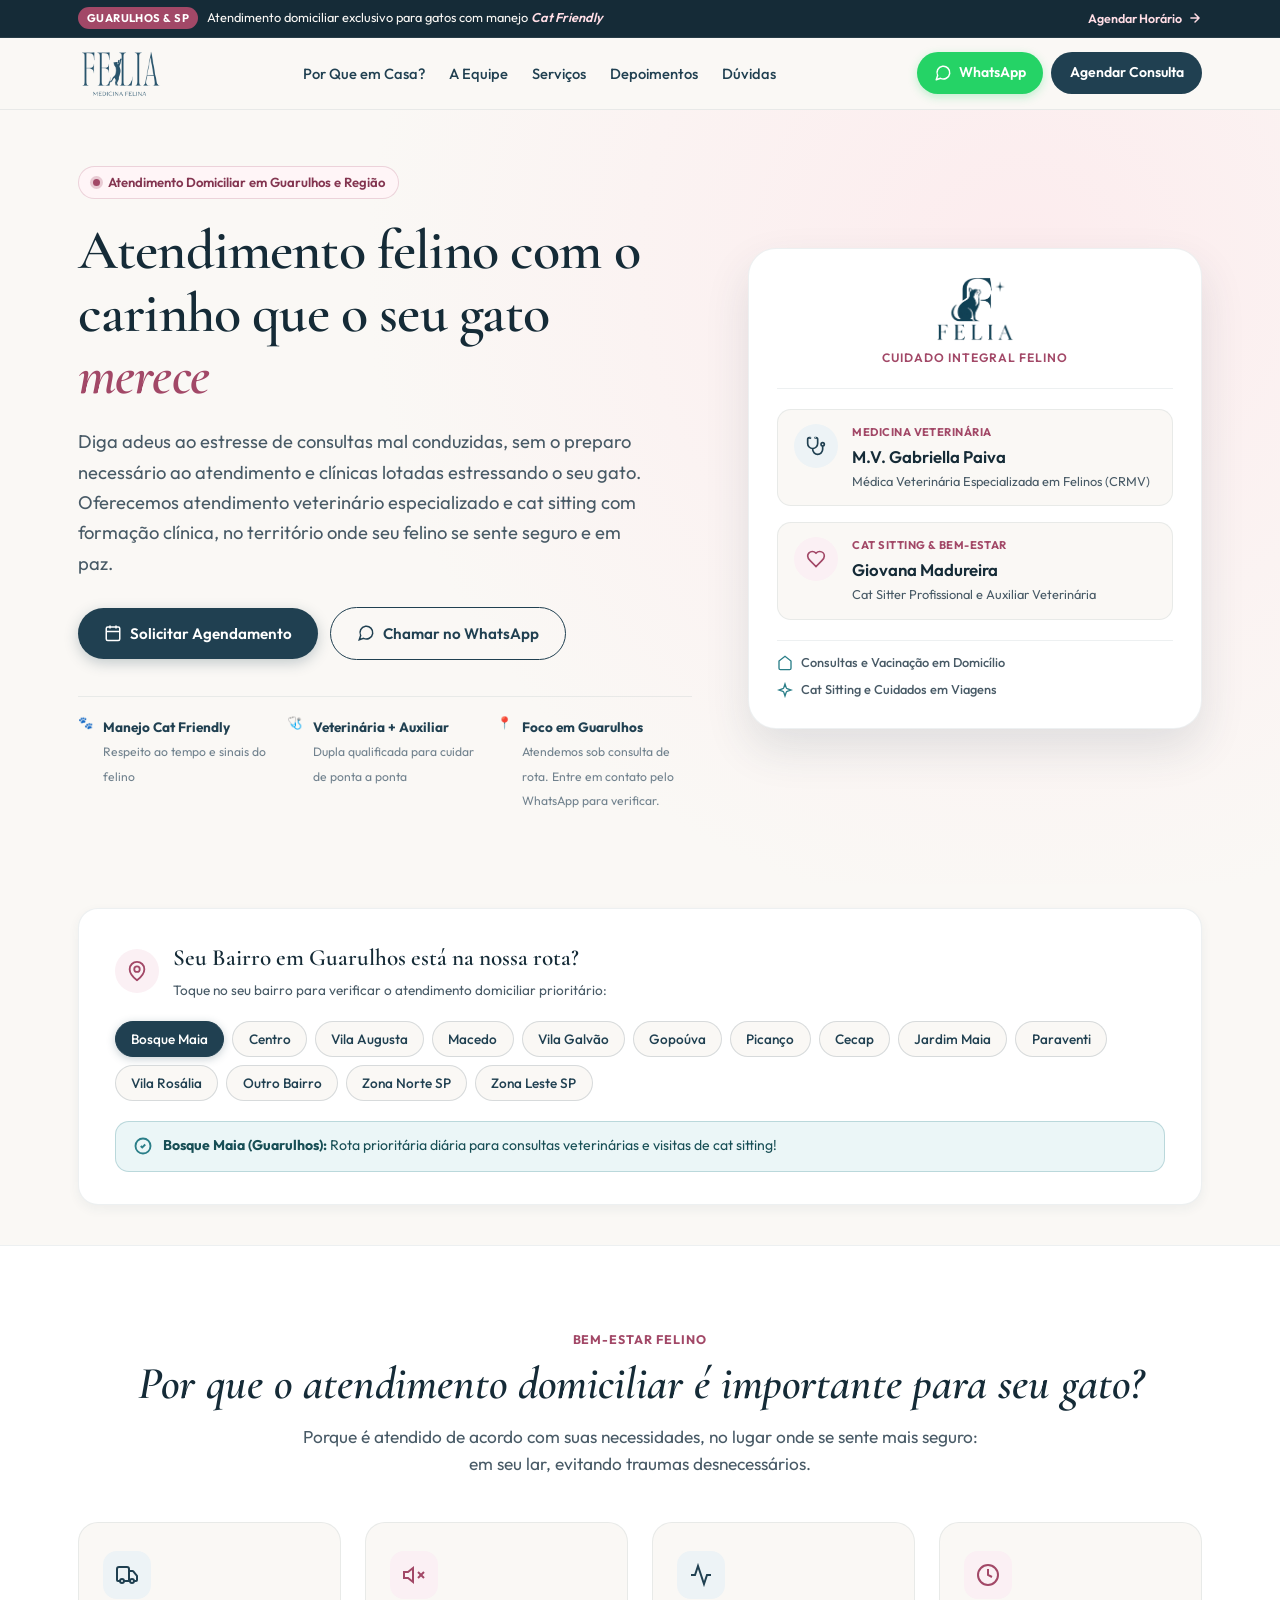
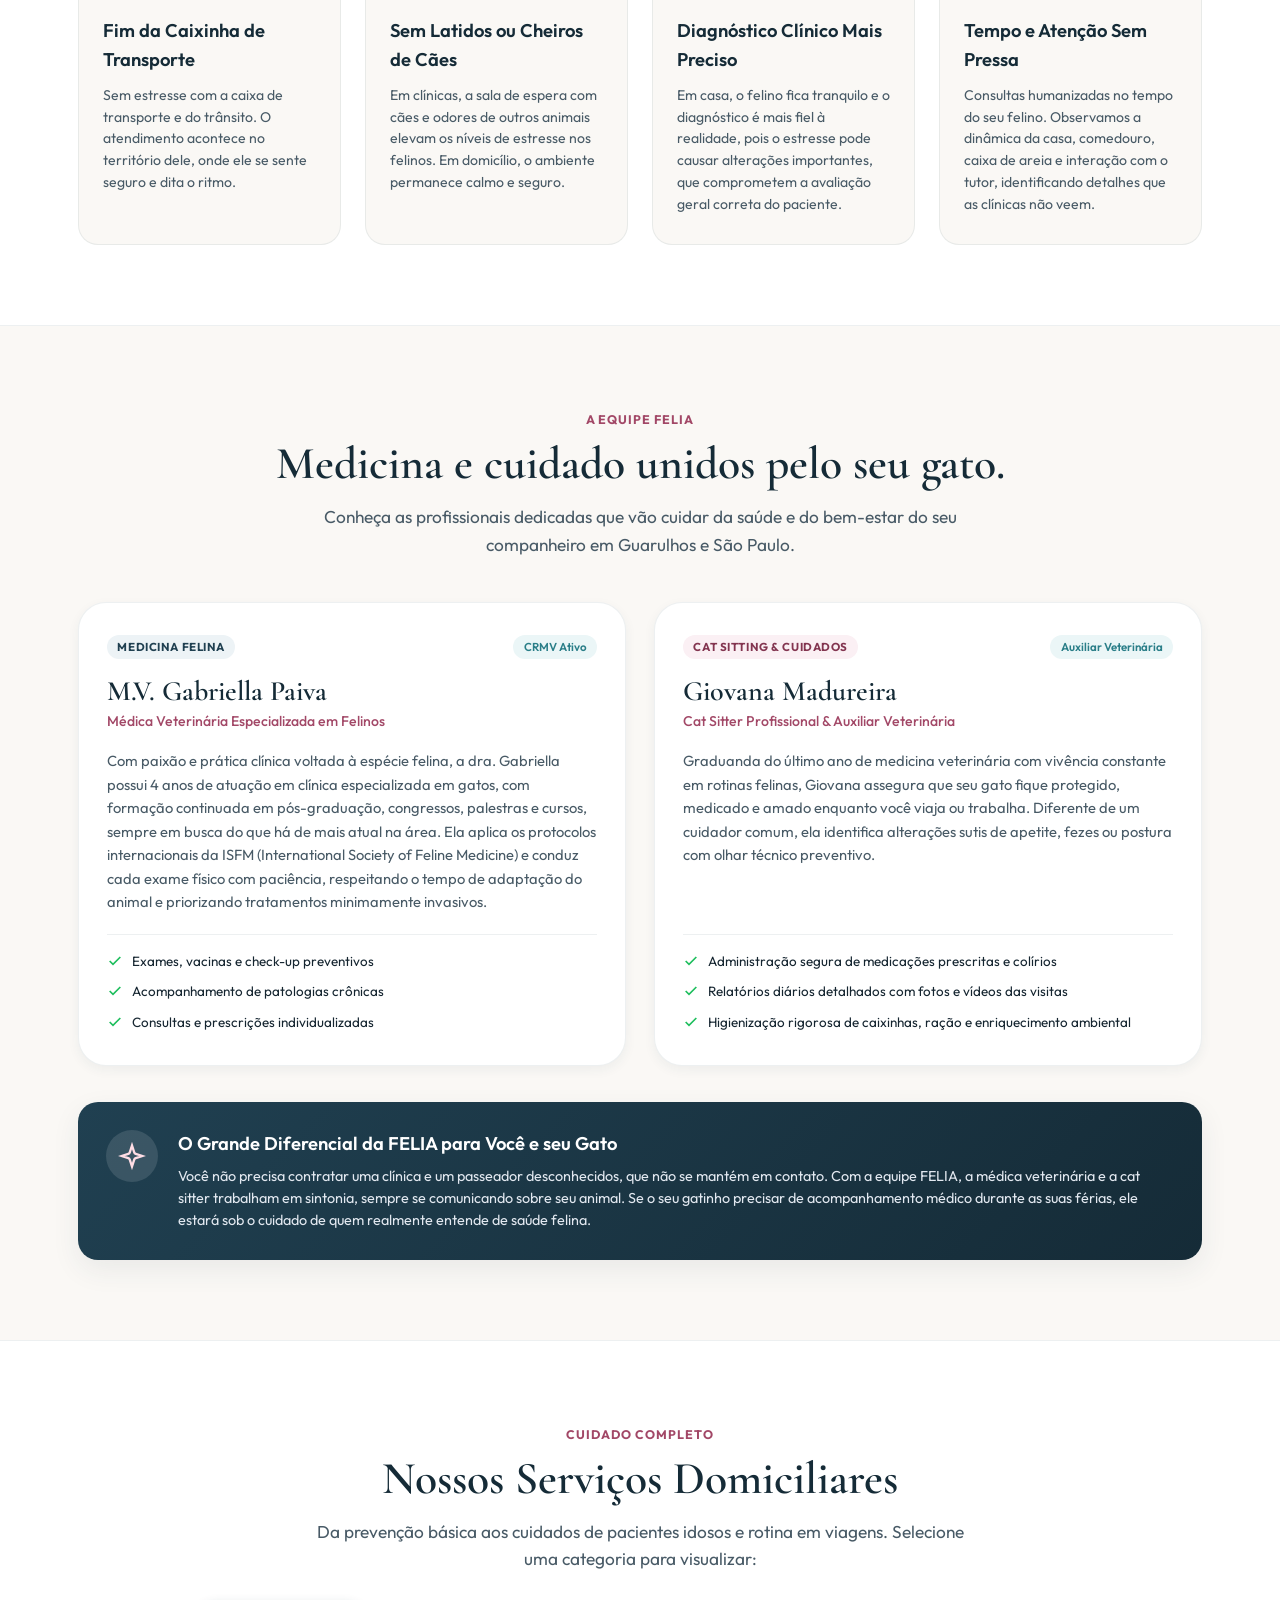
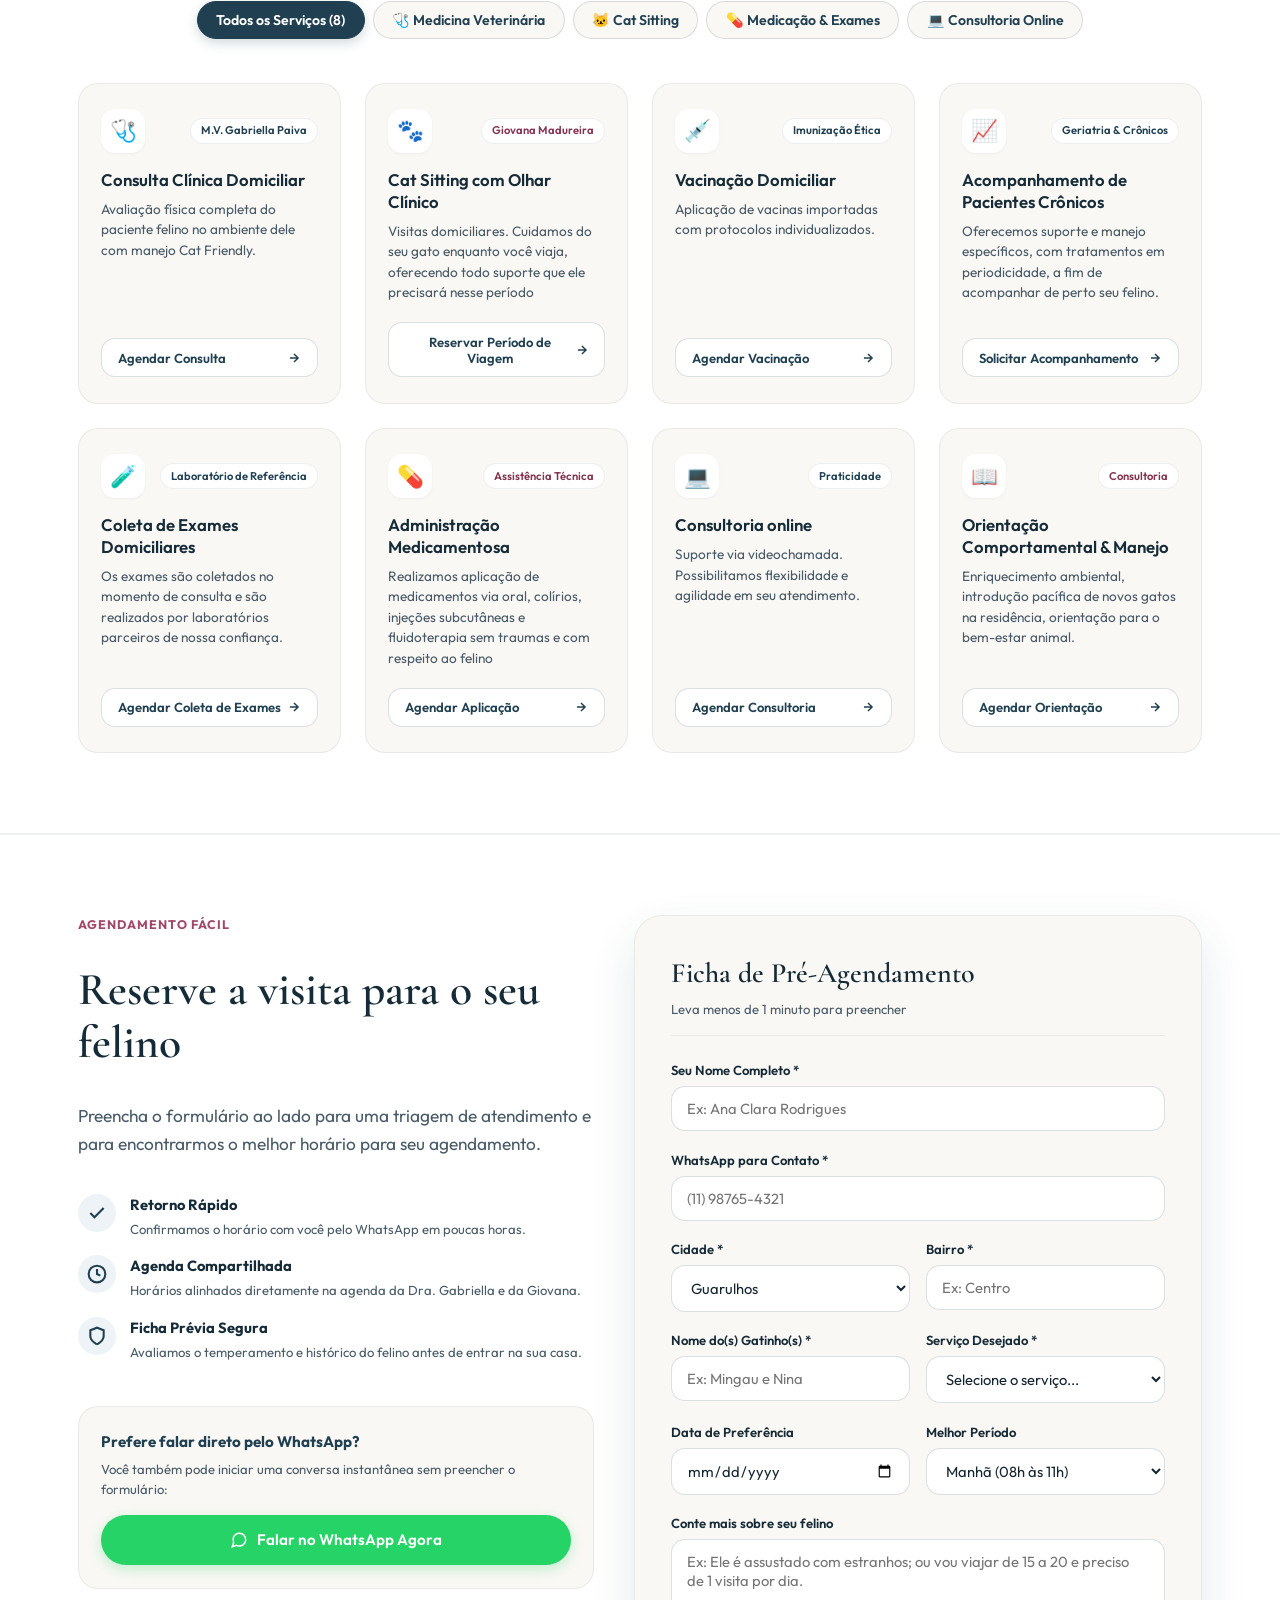
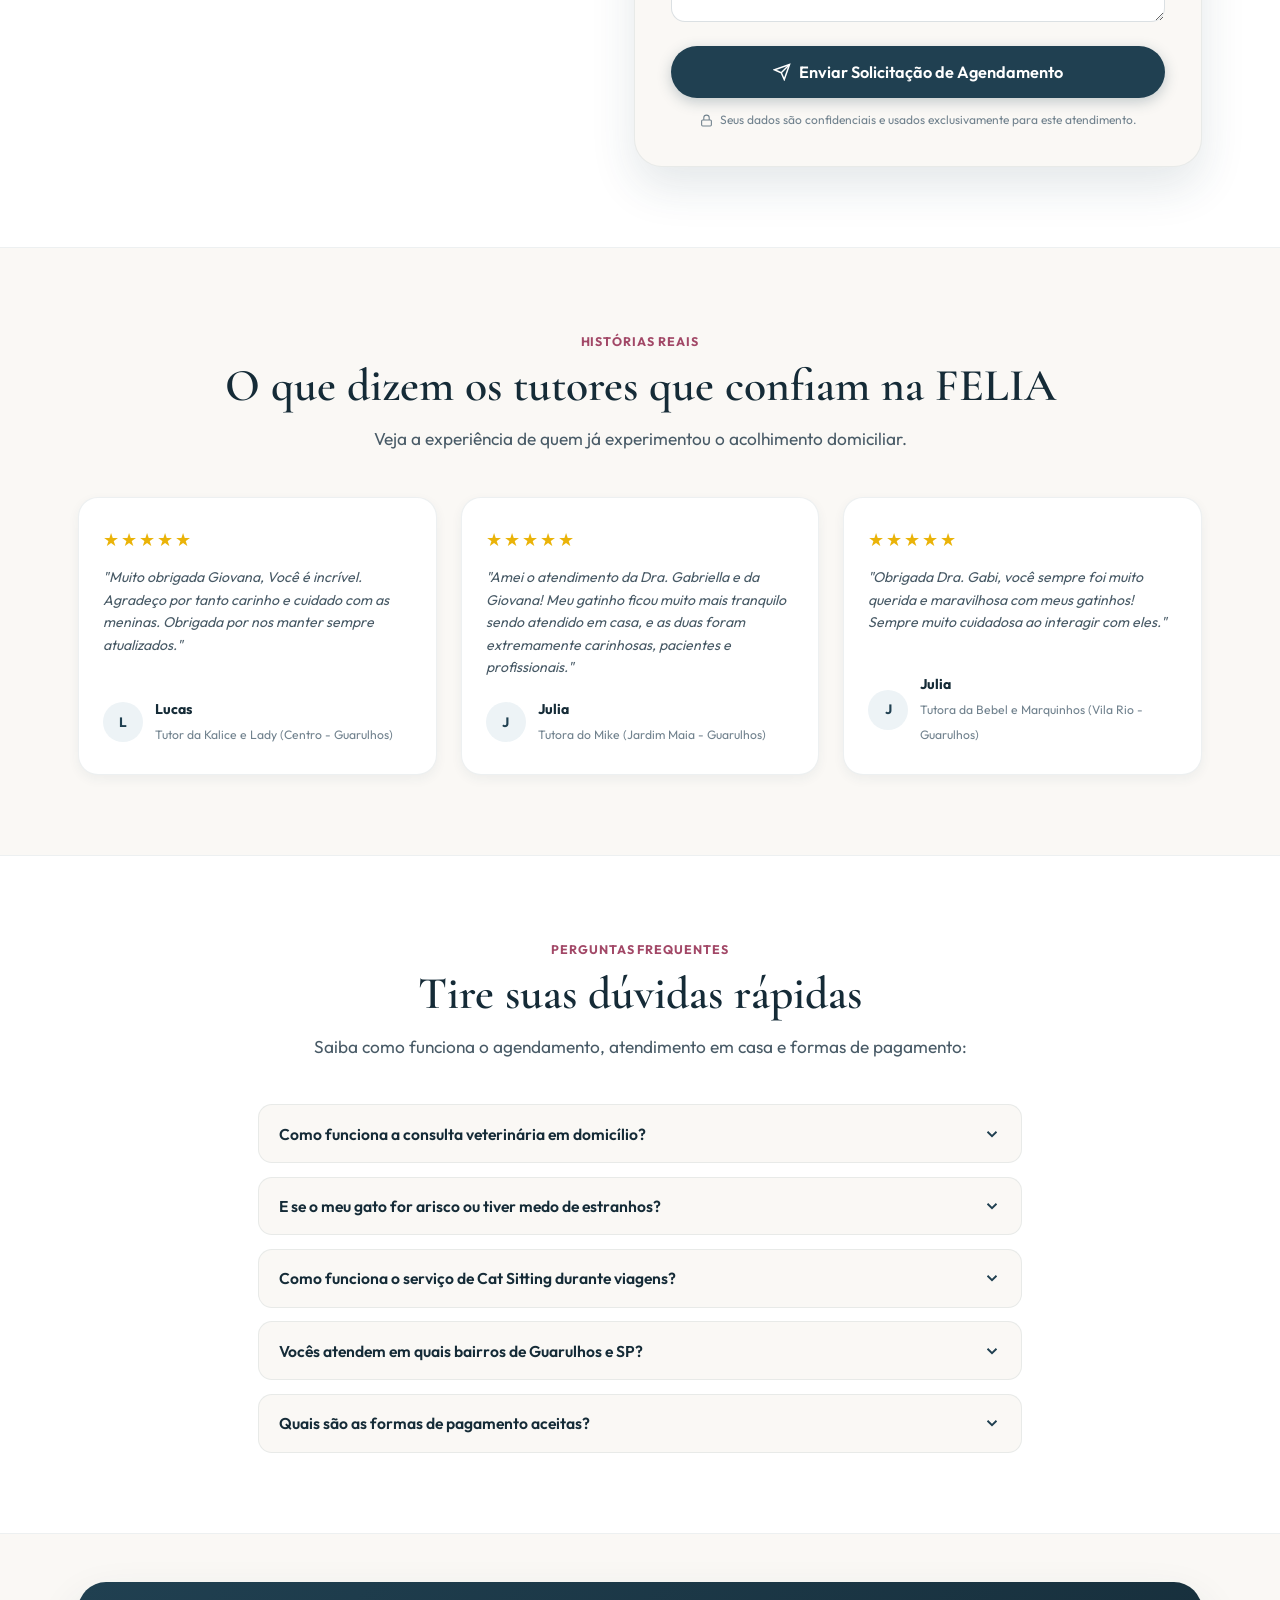
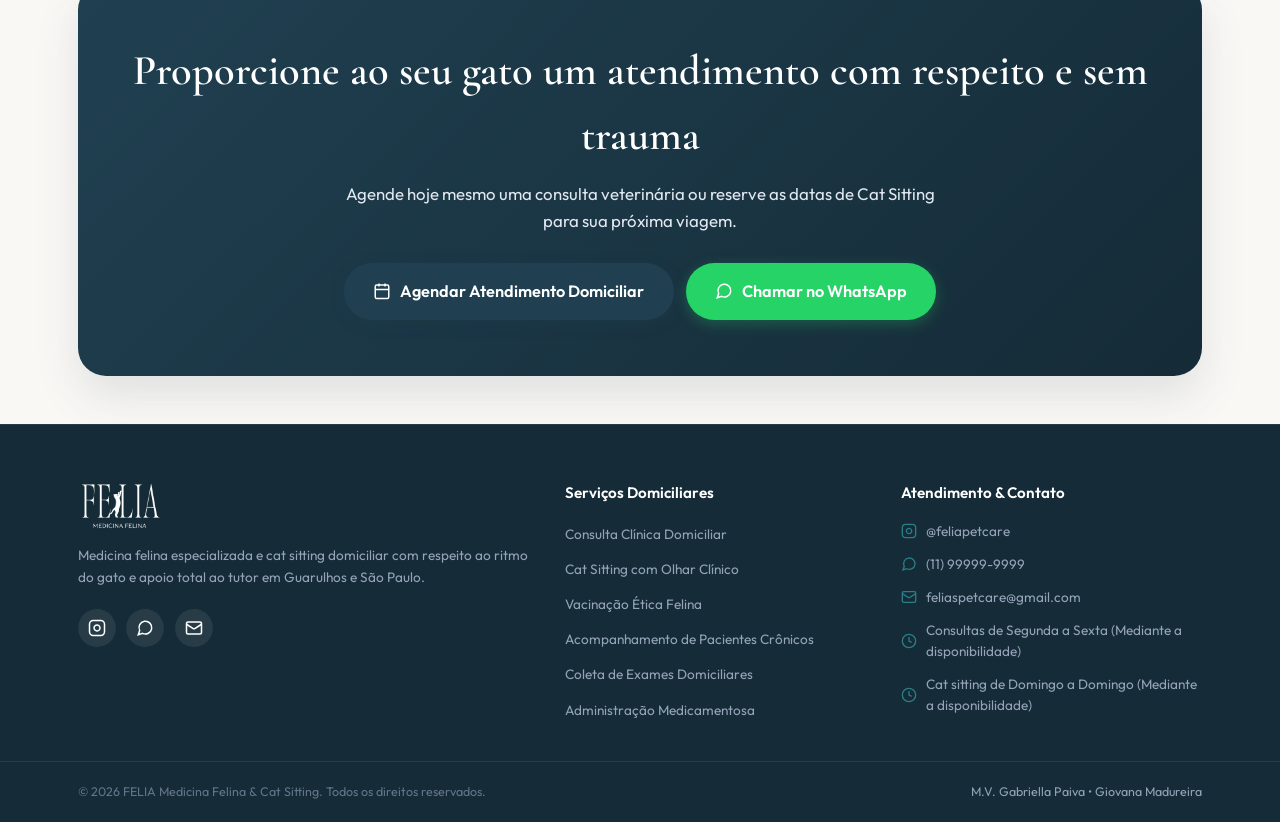
==== commit 049048ed: "style(services): remover destaque do card de cat sitting e padronizar todos os servicos" ====
--- a/index.html
+++ b/index.html
@@ -450,8 +450,7 @@
           </article>
 
           <!-- 2. Cat Sitting com Olhar Clínico -->
-          <article class="service-card featured-service-card" data-cat="sitter">
-            <div class="service-ribbon">Destaque</div>
+          <article class="service-card" data-cat="sitter">
             <div class="service-card-header">
               <span class="service-icon-wrap icon-pink">🐾</span>
               <span class="service-author-pill pill-pink">Giovana Madureira</span>
